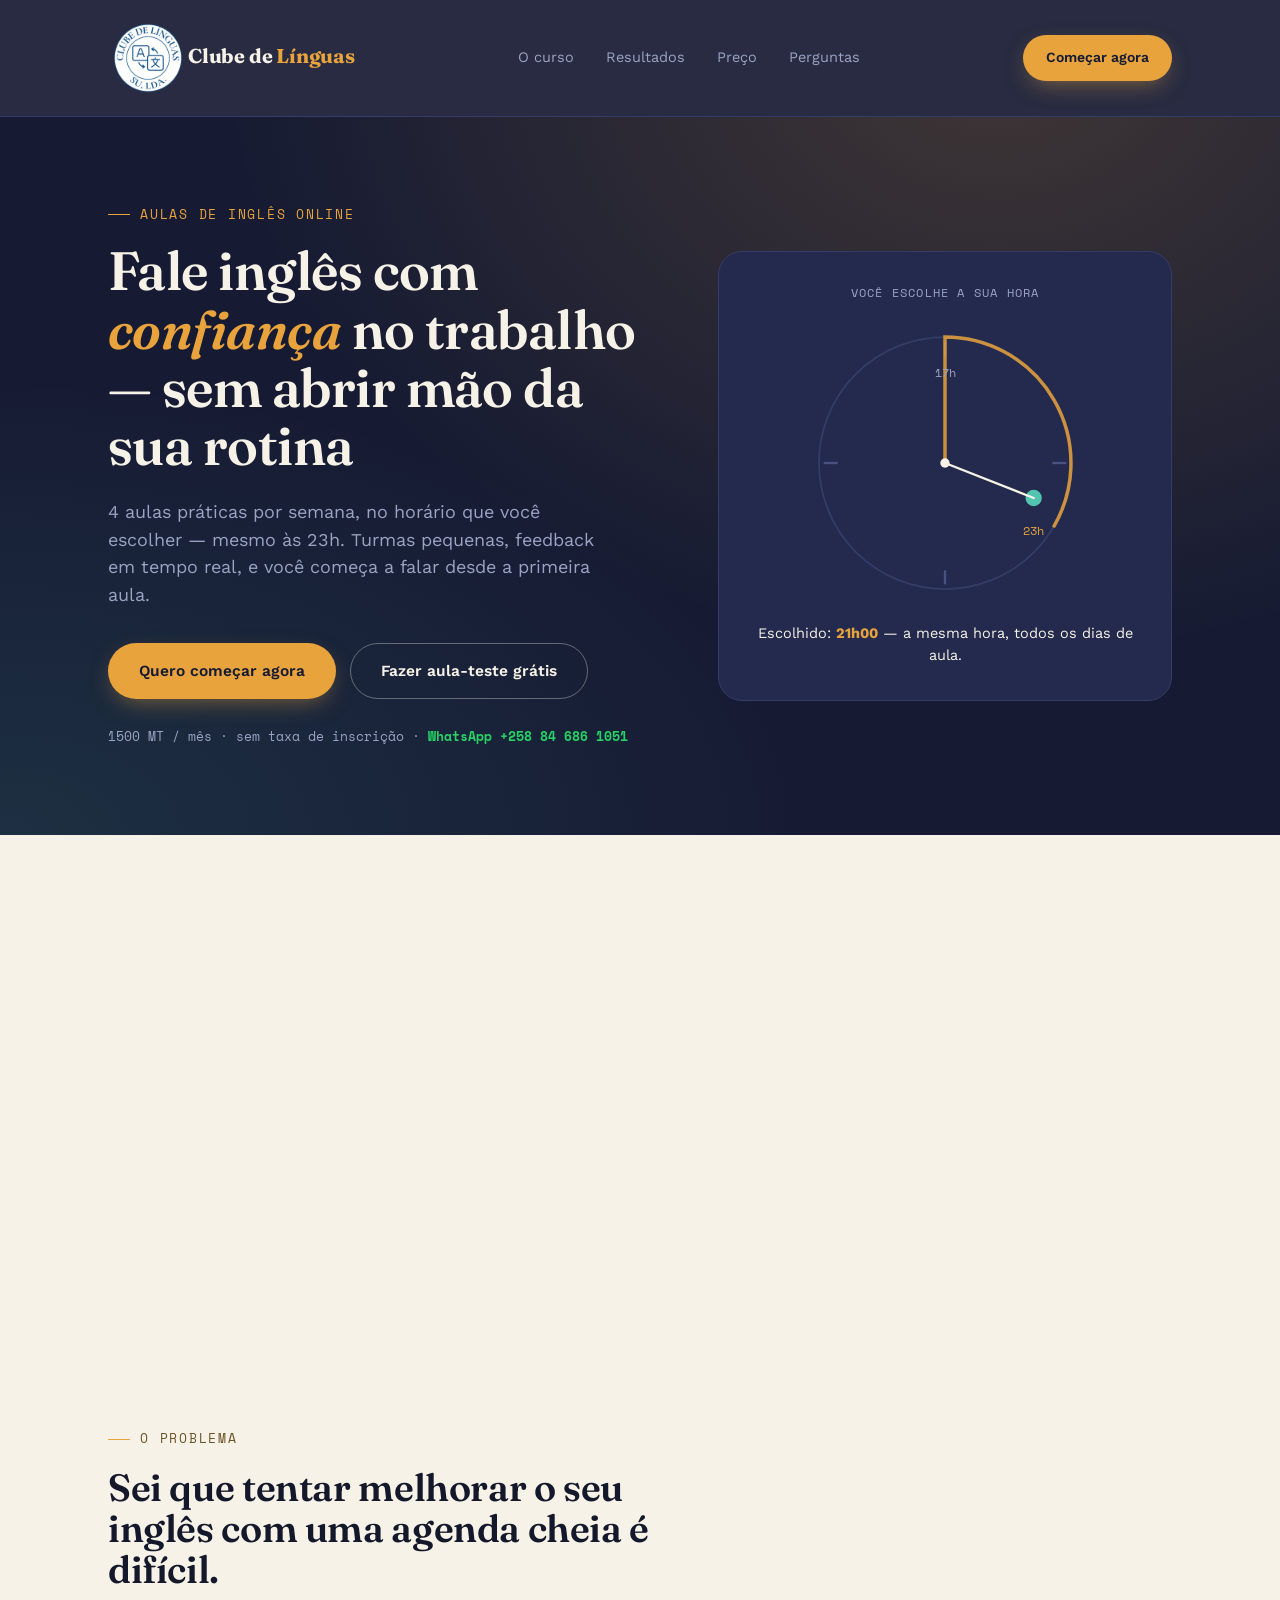
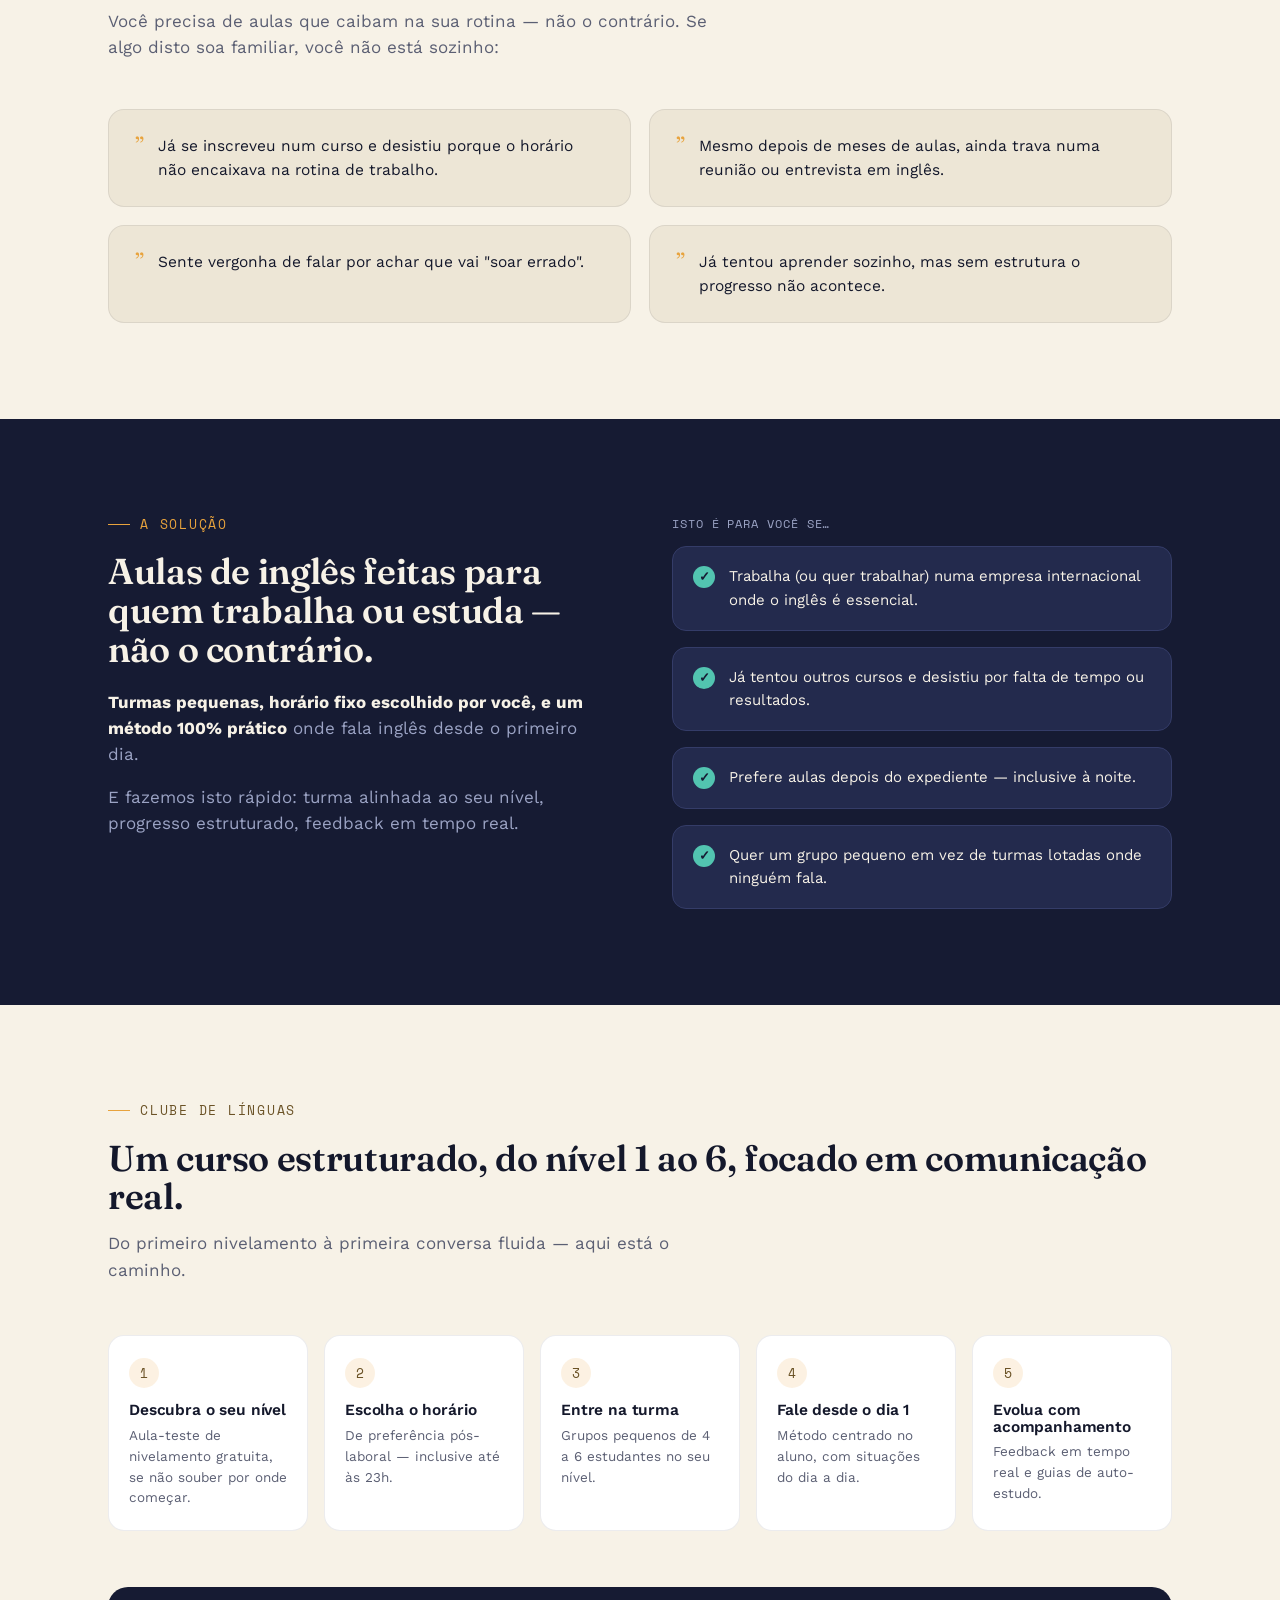
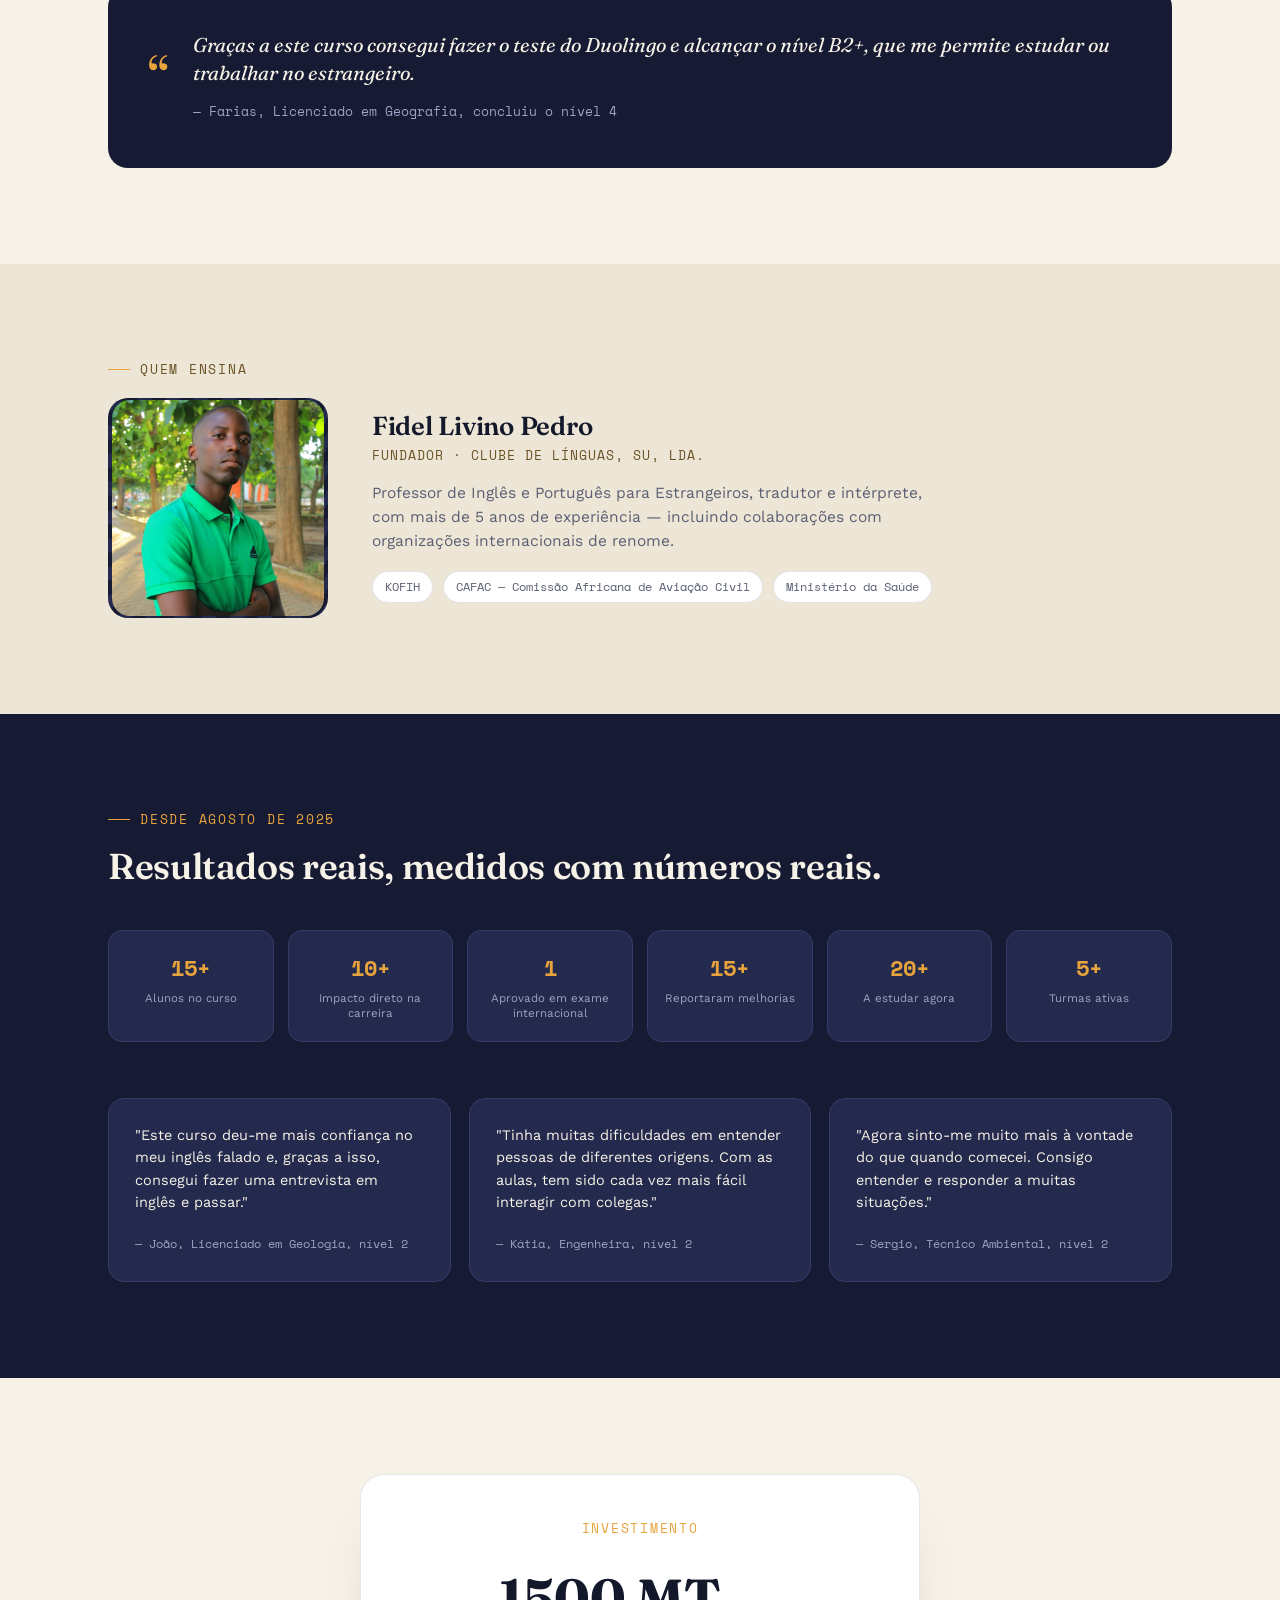
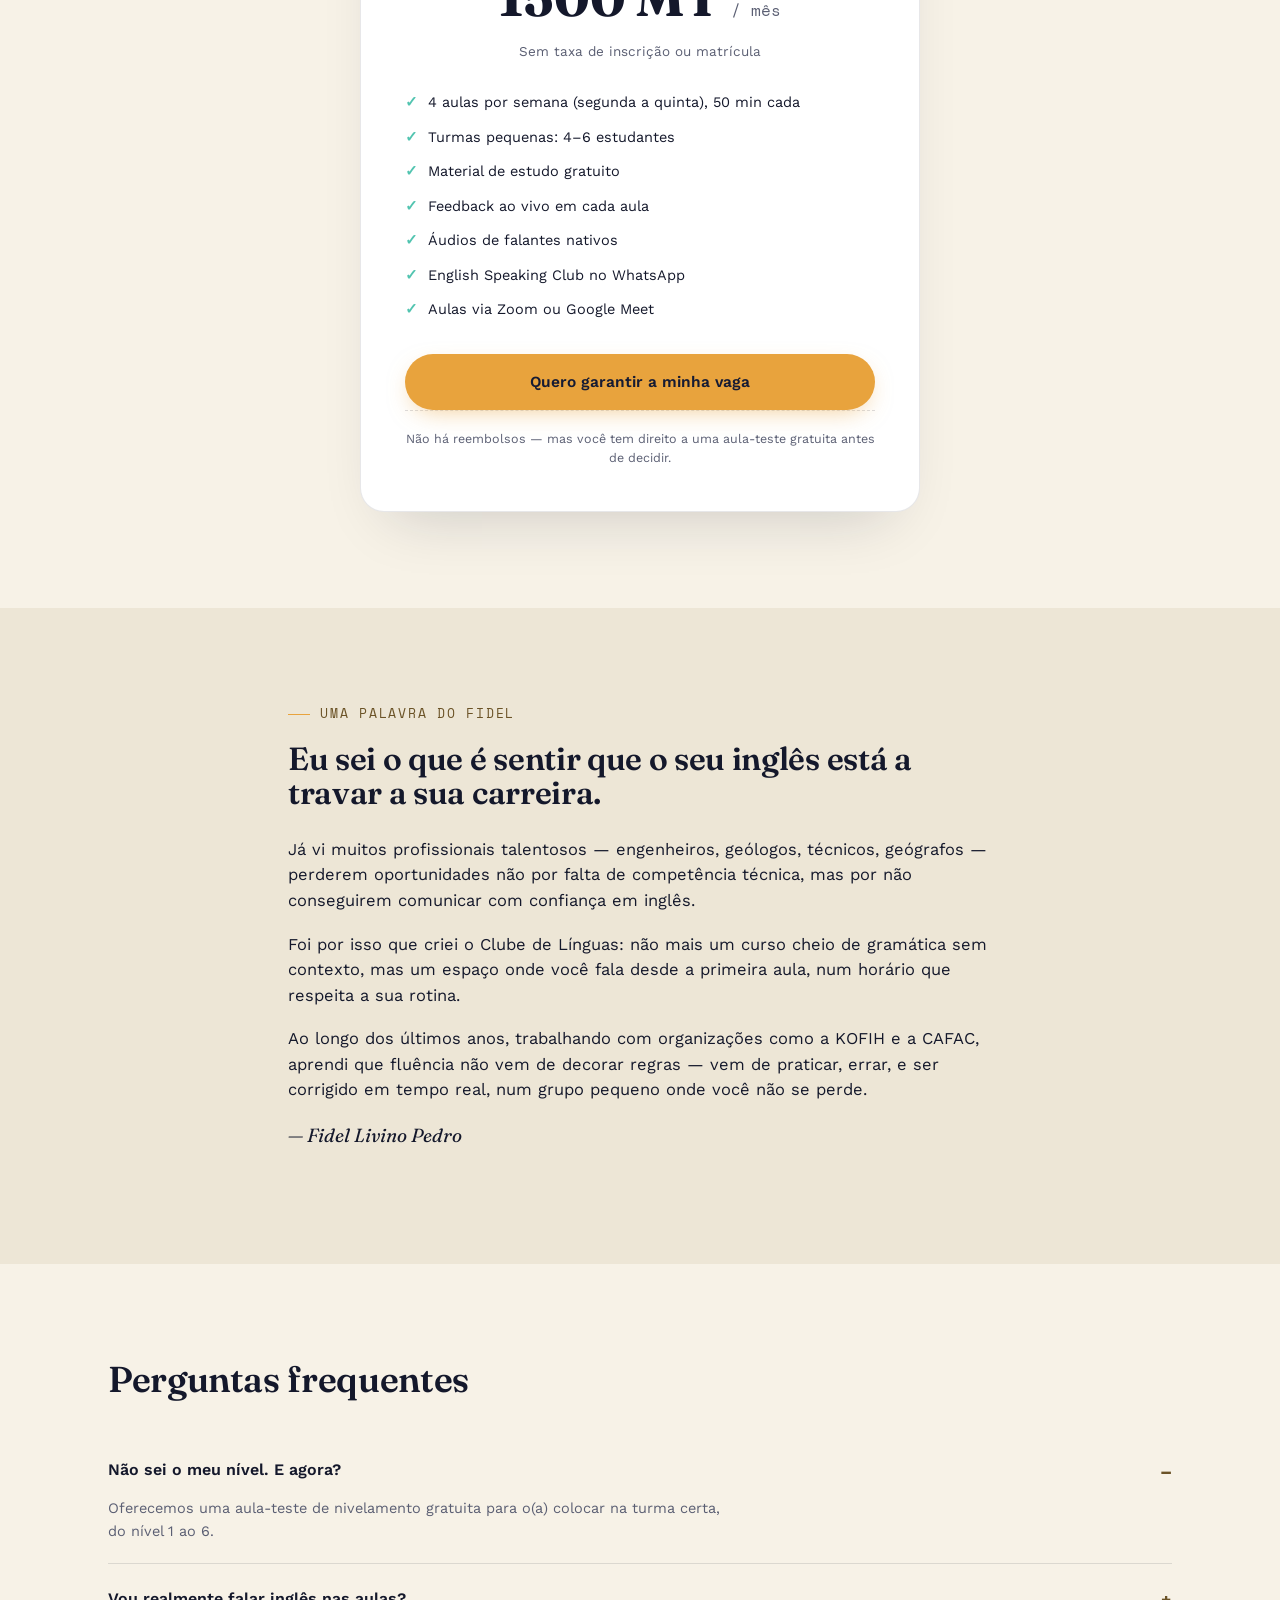
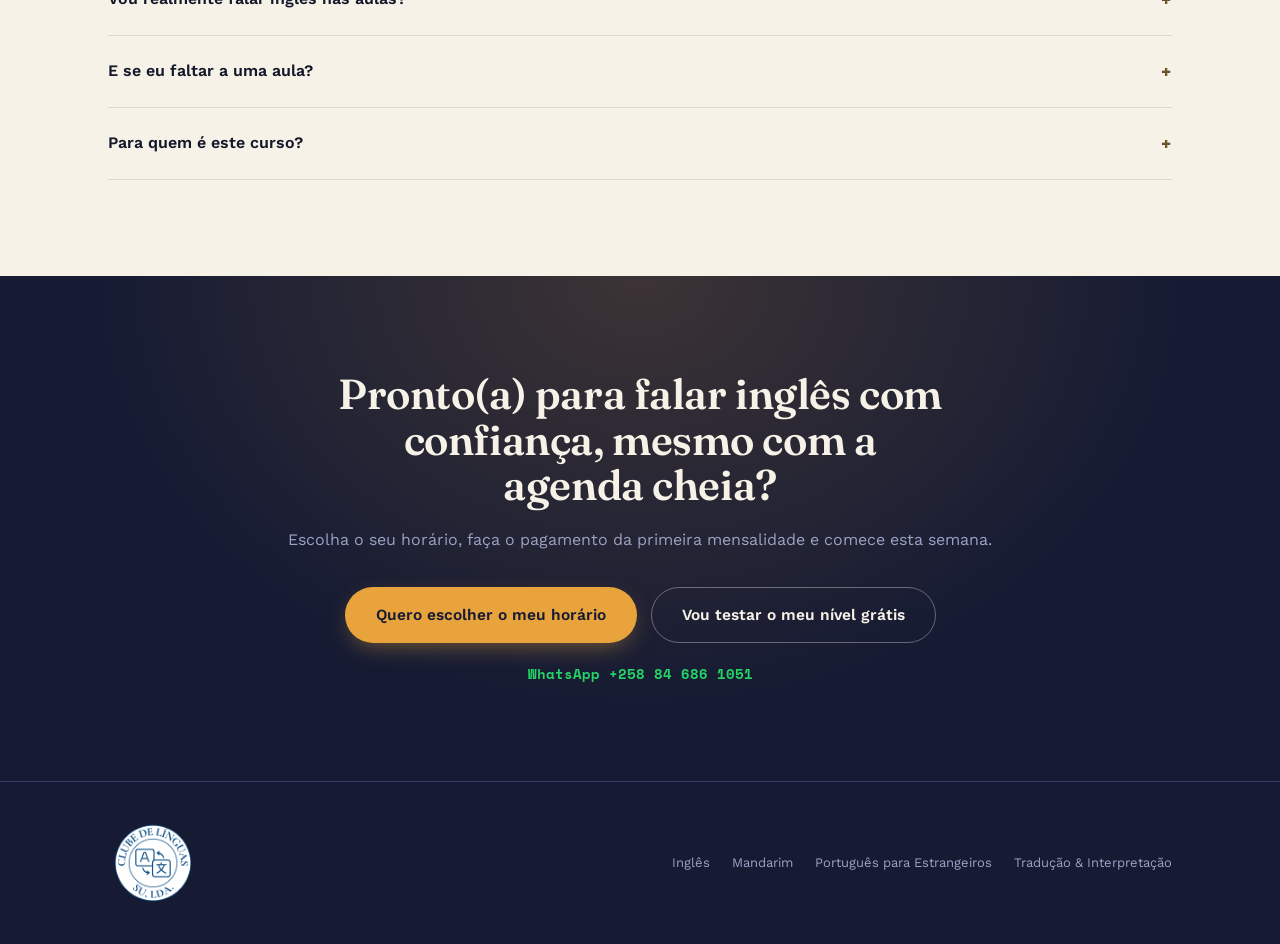
==== index.html @ fd4b80cb "Add booking link" ====
<!DOCTYPE html>
<html lang="pt-MZ">
<head>
<script id="Cookiebot" src="https://consent.cookiebot.com/uc.js" data-cbid="b5c57fbb-2bbe-44b0-a400-328bf524b519" type="text/javascript"></script>
<script data-cookieconsent="ignore">    window.dataLayer = window.dataLayer || [];    function gtag() {        dataLayer.push(arguments);    }    gtag("consent", "default", {        ad_personalization: "denied",        ad_storage: "denied",        ad_user_data: "denied",        analytics_storage: "denied",        functionality_storage: "denied",        personalization_storage: "denied",        security_storage: "granted",        wait_for_update: 500,    });    gtag("set", "ads_data_redaction", true);    gtag("set", "url_passthrough", false);</script>
<!-- Google tag (gtag.js) -->
<script async src="https://www.googletagmanager.com/gtag/js?id=G-7XTE6ZRWM6"></script>
<script>
  window.dataLayer = window.dataLayer || [];
  function gtag(){dataLayer.push(arguments);}
  gtag('js', new Date());

  gtag('config', 'G-7XTE6ZRWM6');
</script>
<meta charset="UTF-8">
<meta name="viewport" content="width=device-width, initial-scale=1.0, maximum-scale=1.0, user-scalable=no">
<!-- ============================================
     SEO BÁSICO
     ============================================ -->
<title>Clube de Línguas — Aulas de Inglês Online em Moçambique | Fale com Confiança</title>
<meta name="description" content="Aulas de inglês online para quem trabalha ou estuda. 4 aulas por semana, horário flexível (mesmo às 23h), turmas pequenas e método prático. Desde 1500 MT/mês.">
<meta name="author" content="Clube de Línguas, SU, Lda.">
<link rel="canonical" href="https://clinguas.com">

<!-- Idioma e região -->
<meta http-equiv="content-language" content="pt-MZ">

<!-- Indexação: garante que o Google rastreia e indexa a página -->
<meta name="robots" content="index, follow">

<!-- ============================================
     APARÊNCIA MOBILE
     ============================================ -->
<!-- Cor da barra de endereço/topo no Chrome Android e Safari iOS -->
<meta name="theme-color" content="#161B33">

<!-- iOS: ícone e comportamento "quase-app" ao adicionar à tela inicial -->
<meta name="apple-mobile-web-app-title" content="Clube de Línguas">
<meta name="apple-mobile-web-app-capable" content="yes">
<meta name="apple-mobile-web-app-status-bar-style" content="black-translucent">

<!-- ============================================
     DADOS ESTRUTURADOS (JSON-LD)
     Ajuda o Google a mostrar informação rica nos
     resultados de pesquisa (nome, preço, avaliações).
     ============================================ -->
<script type="application/ld+json">
{
  "@context": "https://schema.org",
  "@type": "Course",
  "name": "Aulas de Inglês Online — Clube de Línguas",
  "description": "Curso de inglês online focado em comunicação prática, com turmas pequenas, horário flexível e progressão do nível 1 ao 6 (CEFR).",
  "provider": {
    "@type": "Organization",
    "name": "Clube de Línguas, SU, Lda.",
    "sameAs": "https://clinguas.com",
    "url": "https://clinguas.com",
    "logo": "https://clinguas.com/oficial.png"
  },
  "offers": {
    "@type": "Offer",
    "category": "Curso de Idiomas",
    "price": "1500",
    "priceCurrency": "MZN",
    "url": "https://clinguas.com"
  },
  "inLanguage": "pt",
  "image": "https://clinguas.com/oficial.png"
}
</script>
<link rel="preconnect" href="https://fonts.googleapis.com">
<link rel="preconnect" href="https://fonts.gstatic.com" crossorigin>
<link href="https://fonts.googleapis.com/css2?family=Fraunces:opsz,wght@9..144,400;9..144,500;9..144,600;9..144,700&family=Work+Sans:wght@400;500;600;700&family=Space+Mono:wght@400;700&display=swap" rel="stylesheet">
<!-- Favicon -->
<link rel="icon" type="image/png" href="https://clinguas.com/oficial.png">
<link rel="apple-touch-icon" href="https://clinguas.com/oficial.png">

<!-- Social Media Preview (Open Graph — Facebook, WhatsApp, LinkedIn) -->
<meta property="og:type" content="website">
<meta property="og:title" content="Clube de Línguas — Fale Inglês com Confiança no Trabalho">
<meta property="og:description" content="4 aulas práticas por semana, no horário que você escolher — mesmo às 23h. Turmas pequenas, feedback em tempo real, desde 1500 MT/mês.">
<meta property="og:image" content="https://clinguas.com/cover.png">
<meta property="og:image:width" content="720">
<meta property="og:image:height" content="720">
<meta property="og:url" content="https://clinguas.com">
<meta property="og:locale" content="pt_MZ">
<meta property="og:site_name" content="Clube de Línguas">

<!-- Twitter/X Card -->
<meta name="twitter:card" content="summary_large_image">
<meta name="twitter:title" content="Clube de Línguas — Fale Inglês com Confiança no Trabalho">
<meta name="twitter:description" content="4 aulas práticas por semana, no horário que você escolher — mesmo às 23h. Turmas pequenas, feedback em tempo real, desde 1500 MT/mês.">
<meta name="twitter:image" content="https://clinguas.com/cover.png">
<style>
  /* ============================================================
     DESIGN TOKENS
     Tema: "Depois do expediente" — céu de fim de tarde/noite,
     luz quente de candeeiro de estudo. Reflete o maior diferencial
     do curso: você escolhe a sua hora, mesmo às 23h.
     ============================================================ */
  :root{
    --navy:        #161B33;   /* fundo principal — céu noturno */
    --navy-light:  #232A4D;   /* cartões sobre fundo escuro */
    --navy-line:   #343C68;   /* divisórias sobre fundo escuro */
    --cream:       #F7F2E7;   /* fundo claro / texto sobre navy */
    --cream-dim:   #EDE6D6;   /* fundo secundário claro */
    --ink:         #14182B;   /* texto sobre fundo claro */
    --muted:       #9BA3C4;   /* texto secundário sobre navy */
    --muted-ink:   #5B5F73;   /* texto secundário sobre cream */
    --amber:       #E8A33D;   /* acento primário — luz de candeeiro */
    --amber-dim:   #6B5327;
    --teal:        #52C4B0;   /* acento secundário — progresso/frescor */

    --display: 'Fraunces', serif;
    --body: 'Work Sans', sans-serif;
    --mono: 'Space Mono', monospace;
  }

  *{ box-sizing:border-box; margin:0; padding:0; }
  html{ scroll-behavior:smooth; }
  body{
    font-family:var(--body);
    background:var(--cream);
    color:var(--ink);
    line-height:1.55;
    -webkit-font-smoothing:antialiased;
  }
  img, svg{ display:block; max-width:100%; }
  a{ color:inherit; text-decoration:none; }
  ul{ list-style:none; }

  .wrap{
    max-width:1120px;
    margin:0 auto;
    padding:0 28px;
  }
  section{ padding:96px 0; }
  @media (max-width:720px){ section{ padding:64px 0; } }

  h1,h2,h3,h4{ font-family:var(--display); font-weight:600; line-height:1.08; letter-spacing:-0.01em; }
  .eyebrow{
    font-family:var(--mono);
    font-size:12.5px;
    letter-spacing:0.14em;
    text-transform:uppercase;
    color:var(--amber);
    display:flex; align-items:center; gap:10px;
    margin-bottom:18px;
  }
  .eyebrow::before{ content:''; width:22px; height:1px; background:var(--amber); display:inline-block; }

  .btn{
    display:inline-flex; align-items:center; justify-content:center; gap:8px;
    font-family:var(--body); font-weight:600; font-size:15.5px;
    padding:15px 30px; border-radius:100px;
    border:1px solid transparent; cursor:pointer;
    transition:transform .18s ease, box-shadow .18s ease;
  }
  .btn:hover{ transform:translateY(-2px); }
  .btn-primary{ background:var(--amber); color:var(--navy); box-shadow:0 8px 24px -8px rgba(232,163,61,.55); }
  .btn-primary:hover{ box-shadow:0 12px 28px -8px rgba(232,163,61,.7); }
  .btn-ghost-dark{ background:transparent; border-color:rgba(247,242,231,.35); color:var(--cream); }
  .btn-ghost-dark:hover{ border-color:var(--cream); }
  .btn-ghost-light{ background:transparent; border-color:rgba(20,24,43,.25); color:var(--ink); }
  .btn-ghost-light:hover{ border-color:var(--ink); }

  /* ============================================================
     NAV
     ============================================================ */
  header.nav{
    position:sticky; top:0; z-index:50;
    background:rgba(22,27,51,.92);
    backdrop-filter:blur(10px);
    border-bottom:1px solid var(--navy-line);
  }
  header.nav .wrap{
    display:flex; align-items:center; justify-content:space-between;
    padding-top:18px; padding-bottom:18px;
  }
  .logo{ font-family:var(--display); font-size:20px; vertical-align: middle; display: inline-block; font-weight:700; color:var(--cream); letter-spacing:-.01em; }
  .logo img{
  width: 80px;
  height: 80px;
  display: inline-block;
  vertical-align: middle;
  }
  .logo span{ color:var(--amber); }
  .nav-links{ display:flex; gap:32px; font-size:14.5px; color:var(--muted); }
  @media (max-width:720px){ .nav-links{ display:none; } }
  .nav-cta{ font-size:14px; padding:11px 22px; }

  /* ============================================================
     HERO
     ============================================================ */
  .hero{
    background:
      radial-gradient(ellipse at 78% -10%, rgba(232,163,61,.20), transparent 55%),
      radial-gradient(ellipse at 0% 100%, rgba(82,196,176,.12), transparent 45%),
      var(--navy);
    color:var(--cream);
    padding-top:88px; padding-bottom:88px;
  }
  .hero .wrap{
    display:grid; grid-template-columns:1.1fr .9fr; gap:56px; align-items:center;
  }
  @media (max-width:900px){ .hero .wrap{ grid-template-columns:1fr; } }
  .hero h1{
    font-size:clamp(34px, 5vw, 54px);
    color:var(--cream);
    margin-bottom:22px;
  }
  .hero h1 em{ font-style:italic; color:var(--amber); }
  .hero p.lede{
    font-size:18px; color:var(--muted); max-width:46ch; margin-bottom:34px;
  }
  .hero-ctas{ display:flex; gap:14px; flex-wrap:wrap; margin-bottom:28px; }
  .hero-microcopy{ font-family:var(--mono); font-size:12.5px; color:var(--muted); }

  /* signature element: dial */
  .dial-card{
    background:var(--navy-light);
    border:1px solid var(--navy-line);
    border-radius:24px;
    padding:32px;
    text-align:center;
  }
  .dial-card .dial-label{
    font-family:var(--mono); font-size:12px; letter-spacing:.1em; text-transform:uppercase;
    color:var(--muted); margin-bottom:20px;
  }
  .dial{ width:100%; max-width:280px; margin:0 auto; }
  .dial-caption{ margin-top:20px; font-size:14.5px; color:var(--cream); }
  .dial-caption strong{ color:var(--amber); }

  /* ============================================================
     PROBLEM
     ============================================================ */
  .problem{ background:var(--cream); }
  .problem .intro{ max-width:60ch; margin-bottom:48px; }
  .problem h2{ font-size:clamp(26px,3.4vw,38px); margin-bottom:18px; }
  .problem .intro p{ color:var(--muted-ink); font-size:17px; }
  .problem-grid{ display:grid; grid-template-columns:repeat(2,1fr); gap:18px; }
  @media (max-width:720px){ .problem-grid{ grid-template-columns:1fr; } }
  .problem-item{
    background:var(--cream-dim);
    border:1px solid rgba(20,24,43,.08);
    border-radius:16px;
    padding:24px 26px;
    font-size:15.5px;
    color:var(--ink);
    display:flex; gap:14px;
  }
  .problem-item .mark{ font-family:var(--display); font-size:22px; color:var(--amber); flex-shrink:0; line-height:1; }

  /* ============================================================
     SOLUTION + SELF-SELECT
     ============================================================ */
  .solution{ background:var(--navy); color:var(--cream); }
  .solution .wrap{ display:grid; grid-template-columns:1fr 1fr; gap:64px; }
  @media (max-width:900px){ .solution .wrap{ grid-template-columns:1fr; } }
  .solution h2{ color:var(--cream); font-size:clamp(26px,3.2vw,36px); margin-bottom:20px; }
  .solution .pitch{ font-size:17px; color:var(--muted); margin-bottom:16px; }
  .solution .pitch strong{ color:var(--cream); }
  .select-list{ display:flex; flex-direction:column; gap:16px; }
  .select-item{
    display:flex; gap:14px; align-items:flex-start;
    padding:18px 20px; background:var(--navy-light); border:1px solid var(--navy-line); border-radius:14px;
  }
  .select-item .check{
    width:22px; height:22px; border-radius:50%; background:var(--teal); color:var(--navy);
    display:flex; align-items:center; justify-content:center; font-size:13px; font-weight:700; flex-shrink:0; margin-top:1px;
  }
  .select-item p{ font-size:15px; color:var(--cream); }
  .select-title{ font-family:var(--mono); font-size:11.5px; letter-spacing:.08em; text-transform:uppercase; color:var(--muted); margin-bottom:14px; }

  /* ============================================================
     PRODUCT / HOW IT WORKS
     ============================================================ */
  .product{ background:var(--cream); }
  .product h2{ font-size:clamp(26px,3.2vw,36px); margin-bottom:14px; }
  .product .intro{ max-width:56ch; color:var(--muted-ink); font-size:17px; margin-bottom:52px; }
  .steps{ display:grid; grid-template-columns:repeat(5,1fr); gap:16px; margin-bottom:56px; }
  @media (max-width:900px){ .steps{ grid-template-columns:repeat(2,1fr); } }
  @media (max-width:520px){ .steps{ grid-template-columns:1fr; } }
  .step{ background:#fff; border:1px solid rgba(20,24,43,.08); border-radius:16px; padding:22px 20px; }
  .step .num{ font-family:var(--mono); font-size:13px; color:var(--amber-dim); background:rgba(232,163,61,.15); width:30px; height:30px; border-radius:50%; display:flex; align-items:center; justify-content:center; margin-bottom:14px; }
  .step h4{ font-size:15.5px; font-weight:600; font-family:var(--body); margin-bottom:6px; }
  .step p{ font-size:13.5px; color:var(--muted-ink); }

  .pull-quote{
    background:var(--navy); color:var(--cream);
    border-radius:20px; padding:44px 40px;
    display:grid; grid-template-columns:auto 1fr; gap:24px; align-items:center;
  }
  @media (max-width:600px){ .pull-quote{ grid-template-columns:1fr; } }
  .pull-quote .quote-mark{ font-family:var(--display); font-size:56px; color:var(--amber); line-height:1; }
  .pull-quote p{ font-family:var(--display); font-size:20px; font-style:italic; line-height:1.4; margin-bottom:12px; }
  .pull-quote cite{ font-family:var(--mono); font-size:12.5px; color:var(--muted); font-style:normal; }

  /* ============================================================
     CREDIBILITY
     ============================================================ */
  .credibility{ background:var(--cream-dim); }
  .cred-card{ display:grid; grid-template-columns:220px 1fr; gap:44px; align-items:center; }
  @media (max-width:720px){ .cred-card{ grid-template-columns:1fr; } }
  .cred-photo, .cred-photo img{
    width:220px; height:220px; border-radius:20px;
    background:repeating-linear-gradient(135deg, var(--navy-light), var(--navy-light) 10px, var(--navy) 10px, var(--navy) 20px);
    display:flex; align-items:center; justify-content:center;
    font-family:var(--mono); font-size:11.5px; color:var(--muted); text-align:center; padding:2px;
    border:0px solid var(--navy-line);
  }
  .cred-card h3{ font-size:26px; margin-bottom:6px; }
  .cred-card .role{ font-family:var(--mono); font-size:12.5px; color:var(--amber-dim); text-transform:uppercase; letter-spacing:.08em; margin-bottom:16px; }
  .cred-card p{ font-size:15.5px; color:var(--muted-ink); max-width:58ch; }
  .cred-tags{ display:flex; gap:10px; flex-wrap:wrap; margin-top:18px; }
  .cred-tag{ font-family:var(--mono); font-size:11.5px; padding:6px 12px; border-radius:100px; background:#fff; border:1px solid rgba(20,24,43,.12); color:var(--muted-ink); }

  /* ============================================================
     RESULTS / TESTIMONIALS
     ============================================================ */
  .results{ background:var(--navy); color:var(--cream); }
  .results h2{ color:var(--cream); font-size:clamp(26px,3.2vw,36px); margin-bottom:44px; }
  .stat-grid{ display:grid; grid-template-columns:repeat(6,1fr); gap:14px; margin-bottom:56px; }
  @media (max-width:900px){ .stat-grid{ grid-template-columns:repeat(3,1fr); } }
  @media (max-width:520px){ .stat-grid{ grid-template-columns:repeat(2,1fr); } }
  .stat{ background:var(--navy-light); border:1px solid var(--navy-line); border-radius:14px; padding:20px 14px; text-align:center; }
  .stat .n{ font-family:var(--mono); font-size:22px; color:var(--amber); font-weight:700; }
  .stat .l{ font-size:11.5px; color:var(--muted); margin-top:6px; line-height:1.3; }

  .testi-grid{ display:grid; grid-template-columns:repeat(3,1fr); gap:18px; }
  @media (max-width:900px){ .testi-grid{ grid-template-columns:1fr; } }
  .testi{ background:var(--navy-light); border:1px solid var(--navy-line); border-radius:16px; padding:26px; }
  .testi p{ font-size:14.5px; color:var(--cream); margin-bottom:16px; }
  .testi cite{ font-family:var(--mono); font-size:11.5px; color:var(--muted); font-style:normal; }

  /* ============================================================
     PRICING
     ============================================================ */
  .pricing{ background:var(--cream); }
  .price-card{
    max-width:560px; margin:0 auto;
    background:#fff; border:1px solid rgba(20,24,43,.1); border-radius:24px;
    padding:44px; text-align:center;
    box-shadow:0 30px 60px -30px rgba(20,24,43,.2);
  }
  .price-card .eyebrow{ justify-content:center; }
  .price-card .eyebrow::before{ display:none; }
  .price-amount{ font-family:var(--display); font-size:52px; font-weight:700; margin:8px 0 4px; }
  .price-amount span{ font-family:var(--mono); font-size:16px; color:var(--muted-ink); font-weight:400; }
  .price-card .no-fee{ font-size:13.5px; color:var(--muted-ink); margin-bottom:30px; }
  .price-list{ text-align:left; display:flex; flex-direction:column; gap:12px; margin-bottom:32px; }
  .price-list li{ display:flex; gap:10px; font-size:14.5px; align-items:flex-start; }
  .price-list li::before{ content:'✓'; color:var(--teal); font-weight:700; flex-shrink:0; }
  .refund-note{ font-size:12.5px; color:var(--muted-ink); border-top:1px dashed rgba(20,24,43,.15); padding-top:18px; }

  /* ============================================================
     PERSONAL LETTER
     ============================================================ */
  .letter{ background:var(--cream-dim); }
  .letter .wrap{ max-width:760px; }
  .letter h2{ font-size:clamp(24px,3vw,32px); margin-bottom:26px; }
  .letter p{ font-size:16.5px; color:var(--ink); margin-bottom:18px; }
  .letter p.sign{ font-family:var(--display); font-style:italic; font-size:19px; margin-top:8px; }

  /* ============================================================
     FAQ
     ============================================================ */
  .faq{ background:var(--cream); }
  .faq h2{ font-size:clamp(26px,3.2vw,36px); margin-bottom:36px; }
  .faq-item{ border-bottom:1px solid rgba(20,24,43,.12); padding:20px 0; }
  .faq-item summary{ cursor:pointer; font-weight:600; font-size:16px; list-style:none; display:flex; justify-content:space-between; align-items:center; }
  .faq-item summary::-webkit-details-marker{ display:none; }
  .faq-item summary::after{ content:'+'; font-family:var(--mono); color:var(--amber-dim); font-size:20px; }
  .faq-item[open] summary::after{ content:'–'; }
  .faq-item p{ margin-top:12px; font-size:14.5px; color:var(--muted-ink); max-width:70ch; }

  /* ============================================================
     FINAL CTA
     ============================================================ */
  .final-cta{
    background:
      radial-gradient(ellipse at 50% 0%, rgba(232,163,61,.18), transparent 60%),
      var(--navy);
    color:var(--cream); text-align:center;
  }
  .final-cta h2{ font-size:clamp(28px,4vw,42px); color:var(--cream); max-width:22ch; margin:0 auto 20px; }
  .final-cta p{ color:var(--muted); font-size:16px; margin-bottom:34px; }
  .final-ctas{ display:flex; gap:14px; justify-content:center; flex-wrap:wrap; margin-bottom:20px; }
  .final-cta .whatsapp{ font-family:var(--mono); font-size:14px; color:var(--amber); }

  footer{ background:var(--navy); border-top:1px solid var(--navy-line); padding:36px 0; }
  footer .wrap{ display:flex; justify-content:space-between; align-items:center; flex-wrap:wrap; gap:16px; }
  footer .foot-logo{ font-family:var(--display); color:var(--cream); font-size:16px; }
  footer .foot-logo img{
  width: 90px;
  height: 90px
  }
  footer .foot-links{ display:flex; gap:22px; font-size:13px; color:var(--muted); }

  .note{
    font-family:var(--mono); font-size:11.5px; color:var(--amber-dim);
    background:rgba(232,163,61,.1); border:1px dashed var(--amber);
    border-radius:10px; padding:10px 14px; margin-top:14px; display:inline-block;
  }
  .walink {
  color:#25D366;
  font-weight: bold;
  }
  .vsl{
  text-align: center;
  padding: 0;
  }
  .vsl-vd{
  padding: 8px;
  max-width: 100%;
  }
</style>
</head>
<body>

<!-- ============================================================
     NAV
     ============================================================ -->
<header class="nav">
  <div class="wrap">
    <div class="logo"><img src="oficial.png" alt="Clube de Linguas logo"/>Clube de <span>Línguas</span></div>
    <nav class="nav-links">
      <a href="#produto">O curso</a>
      <a href="#resultados">Resultados</a>
      <a href="#precos">Preço</a>
      <a href="#faq">Perguntas</a>
    </nav>
    <a href="#precos" class="btn btn-primary nav-cta">Começar agora</a>
  </div>
</header>

<!-- ============================================================
     SECTION: HERO
     ============================================================ -->
<section class="hero">
  <div class="wrap">
    <div>
      <div class="eyebrow">Aulas de Inglês Online</div>
      <h1>Fale inglês com <em>confiança</em> no trabalho — sem abrir mão da sua rotina</h1>
      <p class="lede">4 aulas práticas por semana, no horário que você escolher — mesmo às 23h. Turmas pequenas, feedback em tempo real, e você começa a falar desde a primeira aula.</p>
      <div class="hero-ctas">
        <a href="https://clinguas.com/marcar/" target="_blank" class="btn btn-primary">Quero começar agora</a>
        <a href="https://clinguas.com/marcar/" target="_blank" class="btn btn-ghost-dark">Fazer aula-teste grátis</a>
      </div>
      <div class="hero-microcopy">1500 MT / mês · sem taxa de inscrição · <a class="walink" href="https://wa.me/message/45BMDRVL2TARI1" target="_blank">WhatsApp +258 84 686 1051</a></div>
    </div>
    <!-- SIGNATURE ELEMENT: hour-dial, reinforces "você escolhe a hora" -->
    <div class="dial-card">
      <div class="dial-label">Você escolhe a sua hora</div>
      <svg class="dial" viewBox="0 0 240 240" fill="none">
        <circle cx="120" cy="120" r="108" stroke="#343C68" stroke-width="1.5"/>
        <!-- hour ticks -->
        <g stroke="#4A5183" stroke-width="2">
          <line x1="120" y1="16" x2="120" y2="28"/>
          <line x1="120" y1="212" x2="120" y2="224"/>
          <line x1="16" y1="120" x2="28" y2="120"/>
          <line x1="212" y1="120" x2="224" y2="120"/>
        </g>
        <!-- highlighted evening arc 17h-23h -->
        <path d="M 120 120 L 120 12 A 108 108 0 0 1 213.5 174" stroke="#E8A33D" stroke-width="3" fill="none" stroke-linecap="round" opacity="0.85"/>
        <text x="120" y="46" fill="#9BA3C4" font-family="Space Mono" font-size="10" text-anchor="middle">17h</text>
        <text x="196" y="182" fill="#E8A33D" font-family="Space Mono" font-size="10" text-anchor="middle">23h</text>
        <!-- selected hour marker -->
        <circle cx="196" cy="150" r="7" fill="#52C4B0"/>
        <circle cx="120" cy="120" r="4" fill="#F7F2E7"/>
        <line x1="120" y1="120" x2="196" y2="150" stroke="#F7F2E7" stroke-width="2" stroke-linecap="round"/>
      </svg>
      <div class="dial-caption">Escolhido: <strong>21h00</strong> — a mesma hora, todos os dias de aula.</div>
    </div>
  </div>
</section>
<section class="vsl">
    <iframe class="vsl-vd" width="872" height="491" src="https://www.youtube.com/embed/Nm1Y_URvqV4" title="Tudo Sobre Nossas Aulas Online" frameborder="0" allow="accelerometer; autoplay; clipboard-write; encrypted-media; gyroscope; picture-in-picture; web-share" referrerpolicy="strict-origin-when-cross-origin" allowfullscreen></iframe>
</section>
<!-- ============================================================
     SECTION: PROBLEMA
     ============================================================ -->
<section class="problem">
  <div class="wrap">
    <div class="intro">
      <div class="eyebrow" style="color:var(--amber-dim)">O problema</div>
      <h2>Sei que tentar melhorar o seu inglês com uma agenda cheia é difícil.</h2>
      <p>Você precisa de aulas que caibam na sua rotina — não o contrário. Se algo disto soa familiar, você não está sozinho:</p>
    </div>
    <div class="problem-grid">
      <div class="problem-item"><span class="mark">”</span><p>Já se inscreveu num curso e desistiu porque o horário não encaixava na rotina de trabalho.</p></div>
      <div class="problem-item"><span class="mark">”</span><p>Mesmo depois de meses de aulas, ainda trava numa reunião ou entrevista em inglês.</p></div>
      <div class="problem-item"><span class="mark">”</span><p>Sente vergonha de falar por achar que vai "soar errado".</p></div>
      <div class="problem-item"><span class="mark">”</span><p>Já tentou aprender sozinho, mas sem estrutura o progresso não acontece.</p></div>
    </div>
  </div>
</section>

<!-- ============================================================
     SECTION: SOLUÇÃO + AUTO-SELEÇÃO
     ============================================================ -->
<section class="solution">
  <div class="wrap">
    <div>
      <div class="eyebrow">A solução</div>
      <h2>Aulas de inglês feitas para quem trabalha ou estuda — não o contrário.</h2>
      <p class="pitch"><strong>Turmas pequenas, horário fixo escolhido por você, e um método 100% prático</strong> onde fala inglês desde o primeiro dia.</p>
      <p class="pitch">E fazemos isto rápido: turma alinhada ao seu nível, progresso estruturado, feedback em tempo real.</p>
    </div>
    <div>
      <div class="select-title">Isto é para você se…</div>
      <div class="select-list">
        <div class="select-item"><span class="check">✓</span><p>Trabalha (ou quer trabalhar) numa empresa internacional onde o inglês é essencial.</p></div>
        <div class="select-item"><span class="check">✓</span><p>Já tentou outros cursos e desistiu por falta de tempo ou resultados.</p></div>
        <div class="select-item"><span class="check">✓</span><p>Prefere aulas depois do expediente — inclusive à noite.</p></div>
        <div class="select-item"><span class="check">✓</span><p>Quer um grupo pequeno em vez de turmas lotadas onde ninguém fala.</p></div>
      </div>
    </div>
  </div>
</section>

<!-- ============================================================
     SECTION: PRODUTO / COMO FUNCIONA
     ============================================================ -->
<section class="product" id="produto">
  <div class="wrap">
    <div class="eyebrow" style="color:var(--amber-dim)">Clube de Línguas</div>
    <h2>Um curso estruturado, do nível 1 ao 6, focado em comunicação real.</h2>
    <p class="intro">Do primeiro nivelamento à primeira conversa fluida — aqui está o caminho.</p>

    <div class="steps">
      <div class="step"><div class="num">1</div><h4>Descubra o seu nível</h4><p>Aula-teste de nivelamento gratuita, se não souber por onde começar.</p></div>
      <div class="step"><div class="num">2</div><h4>Escolha o horário</h4><p>De preferência pós-laboral — inclusive até às 23h.</p></div>
      <div class="step"><div class="num">3</div><h4>Entre na turma</h4><p>Grupos pequenos de 4 a 6 estudantes no seu nível.</p></div>
      <div class="step"><div class="num">4</div><h4>Fale desde o dia 1</h4><p>Método centrado no aluno, com situações do dia a dia.</p></div>
      <div class="step"><div class="num">5</div><h4>Evolua com acompanhamento</h4><p>Feedback em tempo real e guias de auto-estudo.</p></div>
    </div>

    <div class="pull-quote">
      <div class="quote-mark">“</div>
      <div>
        <p>Graças a este curso consegui fazer o teste do Duolingo e alcançar o nível B2+, que me permite estudar ou trabalhar no estrangeiro.</p>
        <cite>— Farias, Licenciado em Geografia, concluiu o nível 4</cite>
      </div>
    </div>
  </div>
</section>

<!-- ============================================================
     SECTION: CREDIBILIDADE
     ============================================================ -->
<section class="credibility">
  <div class="wrap">
    <div class="eyebrow" style="color:var(--amber-dim)">Quem ensina</div>
    <div class="cred-card">
      <div class="cred-photo"><img class="foto-100" alt="FOTO Fidel Livino Pedro" src="fidel-720px.png"/></div>
      <div>
        <h3>Fidel Livino Pedro</h3>
        <div class="role">Fundador · Clube de Línguas, SU, Lda.</div>
        <p>Professor de Inglês e Português para Estrangeiros, tradutor e intérprete, com mais de 5 anos de experiência — incluindo colaborações com organizações internacionais de renome.</p>
        <div class="cred-tags">
          <span class="cred-tag">KOFIH</span>
          <span class="cred-tag">CAFAC — Comissão Africana de Aviação Civil</span>
          <span class="cred-tag">Ministério da Saúde</span>
        </div>
      </div>
    </div>
  </div>
</section>

<!-- ============================================================
     SECTION: RESULTADOS + TESTEMUNHOS
     ============================================================ -->
<section class="results" id="resultados">
  <div class="wrap">
    <div class="eyebrow">Desde Agosto de 2025</div>
    <h2>Resultados reais, medidos com números reais.</h2>
    <div class="stat-grid">
      <div class="stat"><div class="n">15+</div><div class="l">Alunos no curso</div></div>
      <div class="stat"><div class="n">10+</div><div class="l">Impacto direto na carreira</div></div>
      <div class="stat"><div class="n">1</div><div class="l">Aprovado em exame internacional</div></div>
      <div class="stat"><div class="n">15+</div><div class="l">Reportaram melhorias</div></div>
      <div class="stat"><div class="n">20+</div><div class="l">A estudar agora</div></div>
      <div class="stat"><div class="n">5+</div><div class="l">Turmas ativas</div></div>
    </div>
    <div class="testi-grid">
      <div class="testi"><p>"Este curso deu-me mais confiança no meu inglês falado e, graças a isso, consegui fazer uma entrevista em inglês e passar."</p><cite>— João, Licenciado em Geologia, nível 2</cite></div>
      <div class="testi"><p>"Tinha muitas dificuldades em entender pessoas de diferentes origens. Com as aulas, tem sido cada vez mais fácil interagir com colegas."</p><cite>— Kátia, Engenheira, nível 2</cite></div>
      <div class="testi"><p>"Agora sinto-me muito mais à vontade do que quando comecei. Consigo entender e responder a muitas situações."</p><cite>— Sergio, Técnico Ambiental, nível 2</cite></div>
    </div>
  </div>
</section>

<!-- ============================================================
     SECTION: PREÇO
     ============================================================ -->
<section class="pricing" id="precos">
  <div class="wrap">
    <div class="price-card">
      <div class="eyebrow">Investimento</div>
      <div class="price-amount">1500 MT <span>/ mês</span></div>
      <div class="no-fee">Sem taxa de inscrição ou matrícula</div>
      <ul class="price-list">
        <li>4 aulas por semana (segunda a quinta), 50 min cada</li>
        <li>Turmas pequenas: 4–6 estudantes</li>
        <li>Material de estudo gratuito</li>
        <li>Feedback ao vivo em cada aula</li>
        <li>Áudios de falantes nativos</li>
        <li>English Speaking Club no WhatsApp</li>
        <li>Aulas via Zoom ou Google Meet</li>
      </ul>
      <a href="https://clinguas.com/marcar/" target="_blank" class="btn btn-primary" style="width:100%">Quero garantir a minha vaga</a>
      <p class="refund-note">Não há reembolsos — mas você tem direito a uma aula-teste gratuita antes de decidir.</p>
    </div>
  </div>
</section>

<!-- ============================================================
     SECTION: CARTA PESSOAL
     ============================================================ -->
<section class="letter">
  <div class="wrap">
    <div class="eyebrow" style="color:var(--amber-dim)">Uma palavra do Fidel</div>
    <h2>Eu sei o que é sentir que o seu inglês está a travar a sua carreira.</h2>
    <p>Já vi muitos profissionais talentosos — engenheiros, geólogos, técnicos, geógrafos — perderem oportunidades não por falta de competência técnica, mas por não conseguirem comunicar com confiança em inglês.</p>
    <p>Foi por isso que criei o Clube de Línguas: não mais um curso cheio de gramática sem contexto, mas um espaço onde você fala desde a primeira aula, num horário que respeita a sua rotina.</p>
    <p>Ao longo dos últimos anos, trabalhando com organizações como a KOFIH e a CAFAC, aprendi que fluência não vem de decorar regras — vem de praticar, errar, e ser corrigido em tempo real, num grupo pequeno onde você não se perde.</p>
    <p class="sign">— Fidel Livino Pedro</p>
  </div>
</section>

<!-- ============================================================
     SECTION: FAQ
     ============================================================ -->
<section class="faq" id="faq">
  <div class="wrap">
    <h2>Perguntas frequentes</h2>
    <details class="faq-item" open>
      <summary>Não sei o meu nível. E agora?</summary>
      <p>Oferecemos uma aula-teste de nivelamento gratuita para o(a) colocar na turma certa, do nível 1 ao 6.</p>
    </details>
    <details class="faq-item">
      <summary>Vou realmente falar inglês nas aulas?</summary>
      <p>Sim — o método é prático e centrado no aluno, com foco em comunicação real desde o primeiro dia.</p>
    </details>
    <details class="faq-item">
      <summary>E se eu faltar a uma aula?</summary>
      <p>Não há reposição individual, mas disponibilizamos guias de auto-estudo para acompanhar a turma.</p>
    </details>
    <details class="faq-item">
      <summary>Para quem é este curso?</summary>
      <p>Principalmente para quem trabalha em empresas internacionais e precisa do inglês no dia a dia profissional, mas tem pouco tempo disponível.</p>
    </details>
  </div>
</section>

<!-- ============================================================
     SECTION: CTA FINAL
     ============================================================ -->
<section class="final-cta">
  <div class="wrap">
    <h2>Pronto(a) para falar inglês com confiança, mesmo com a agenda cheia?</h2>
    <p>Escolha o seu horário, faça o pagamento da primeira mensalidade e comece esta semana.</p>
    <div class="final-ctas">
      <a href="https://clinguas.com/marcar/" target="_blank" class="btn btn-primary">Quero escolher o meu horário</a>
      <a href="https://clinguas.com/marcar/" target="_blank" class="btn btn-ghost-dark">Vou testar o meu nível grátis</a>
    </div>
    <div class="whatsapp"><a class="walink" href="https://wa.me/message/45BMDRVL2TARI1" target="_blank">WhatsApp +258 84 686 1051</a></div>
  </div>
</section>

<footer>
  <div class="wrap">
    <div class="foot-logo"><img src="oficial.png" alt="Clube de Linguas logo"/></div>
    <div class="foot-links">
      <a href="https://wa.me/message/45BMDRVL2TARI1">Inglês</a>
      <a href="https://wa.me/message/45BMDRVL2TARI1">Mandarim</a>
      <a href="https://wa.me/message/45BMDRVL2TARI1">Português para Estrangeiros</a>
      <a href="https://wa.me/message/45BMDRVL2TARI1">Tradução & Interpretação</a>
    </div>
  </div>
</footer>

</body>
</html>
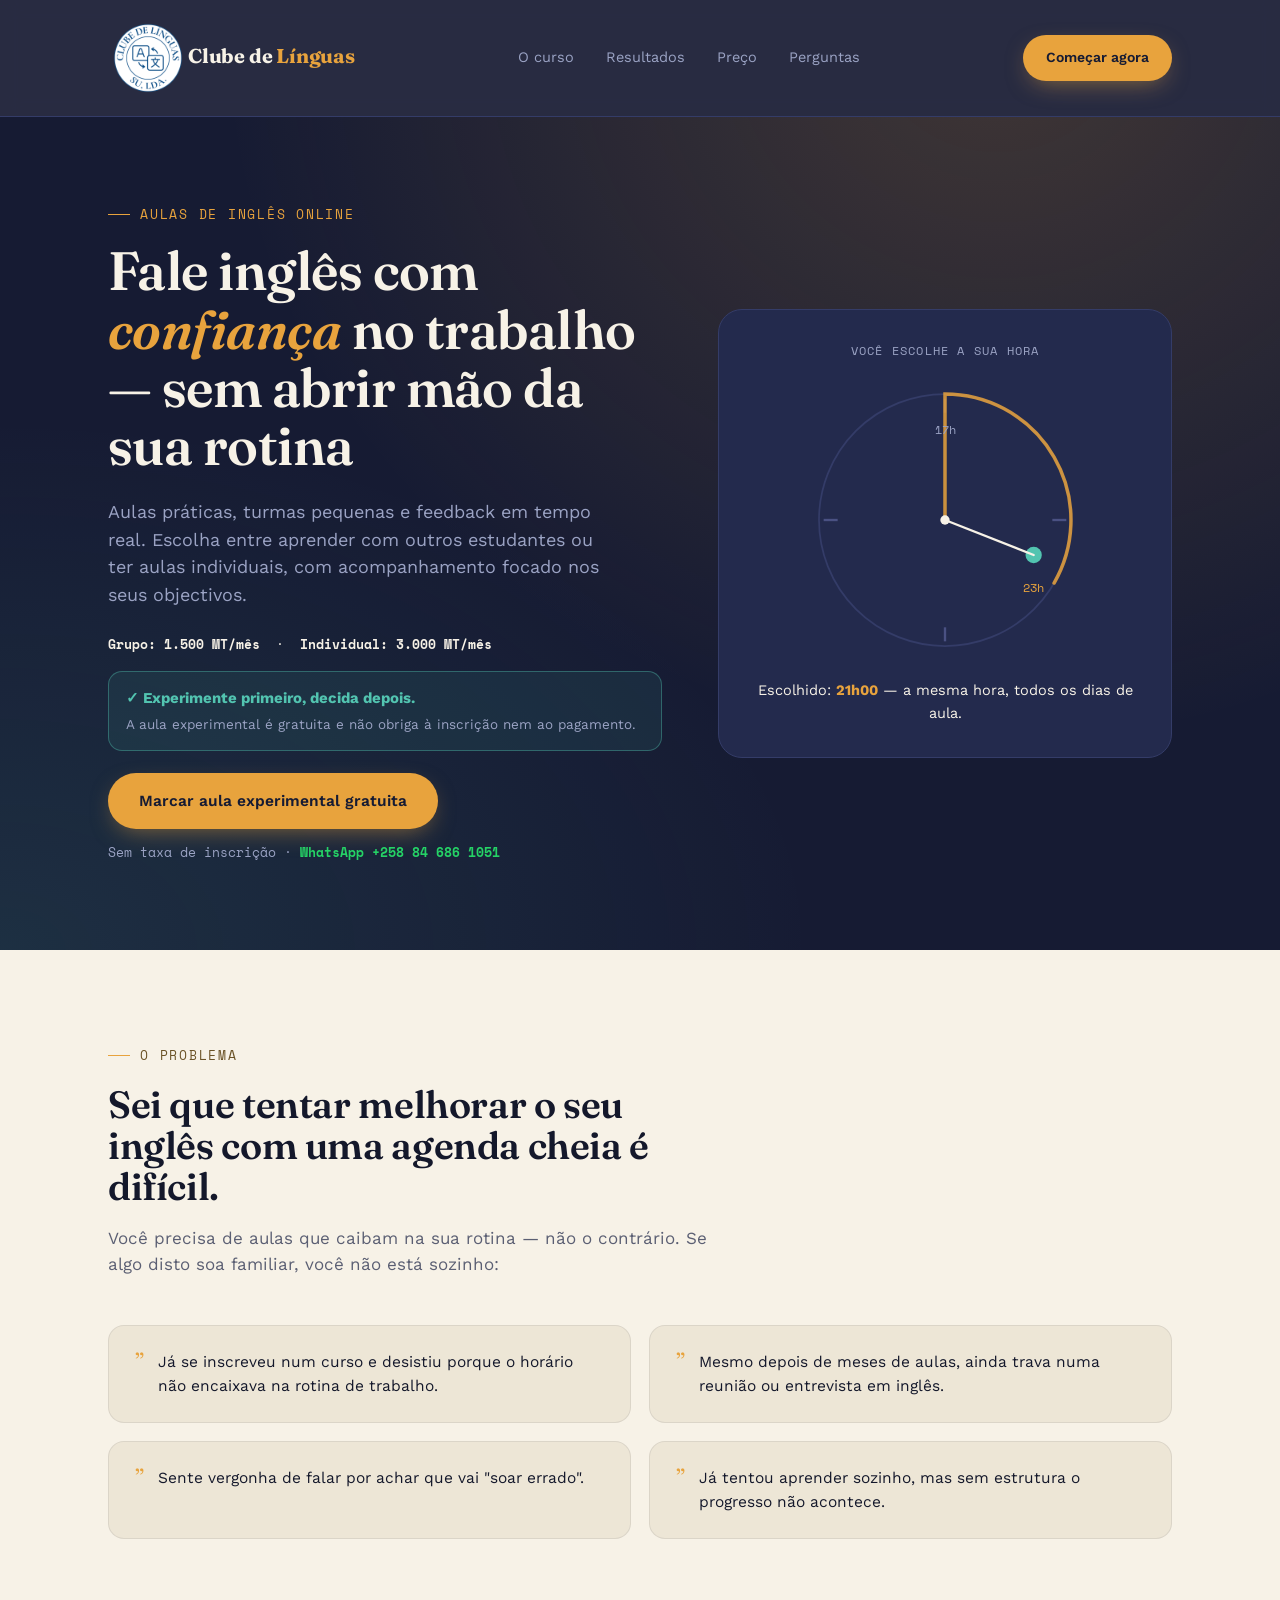
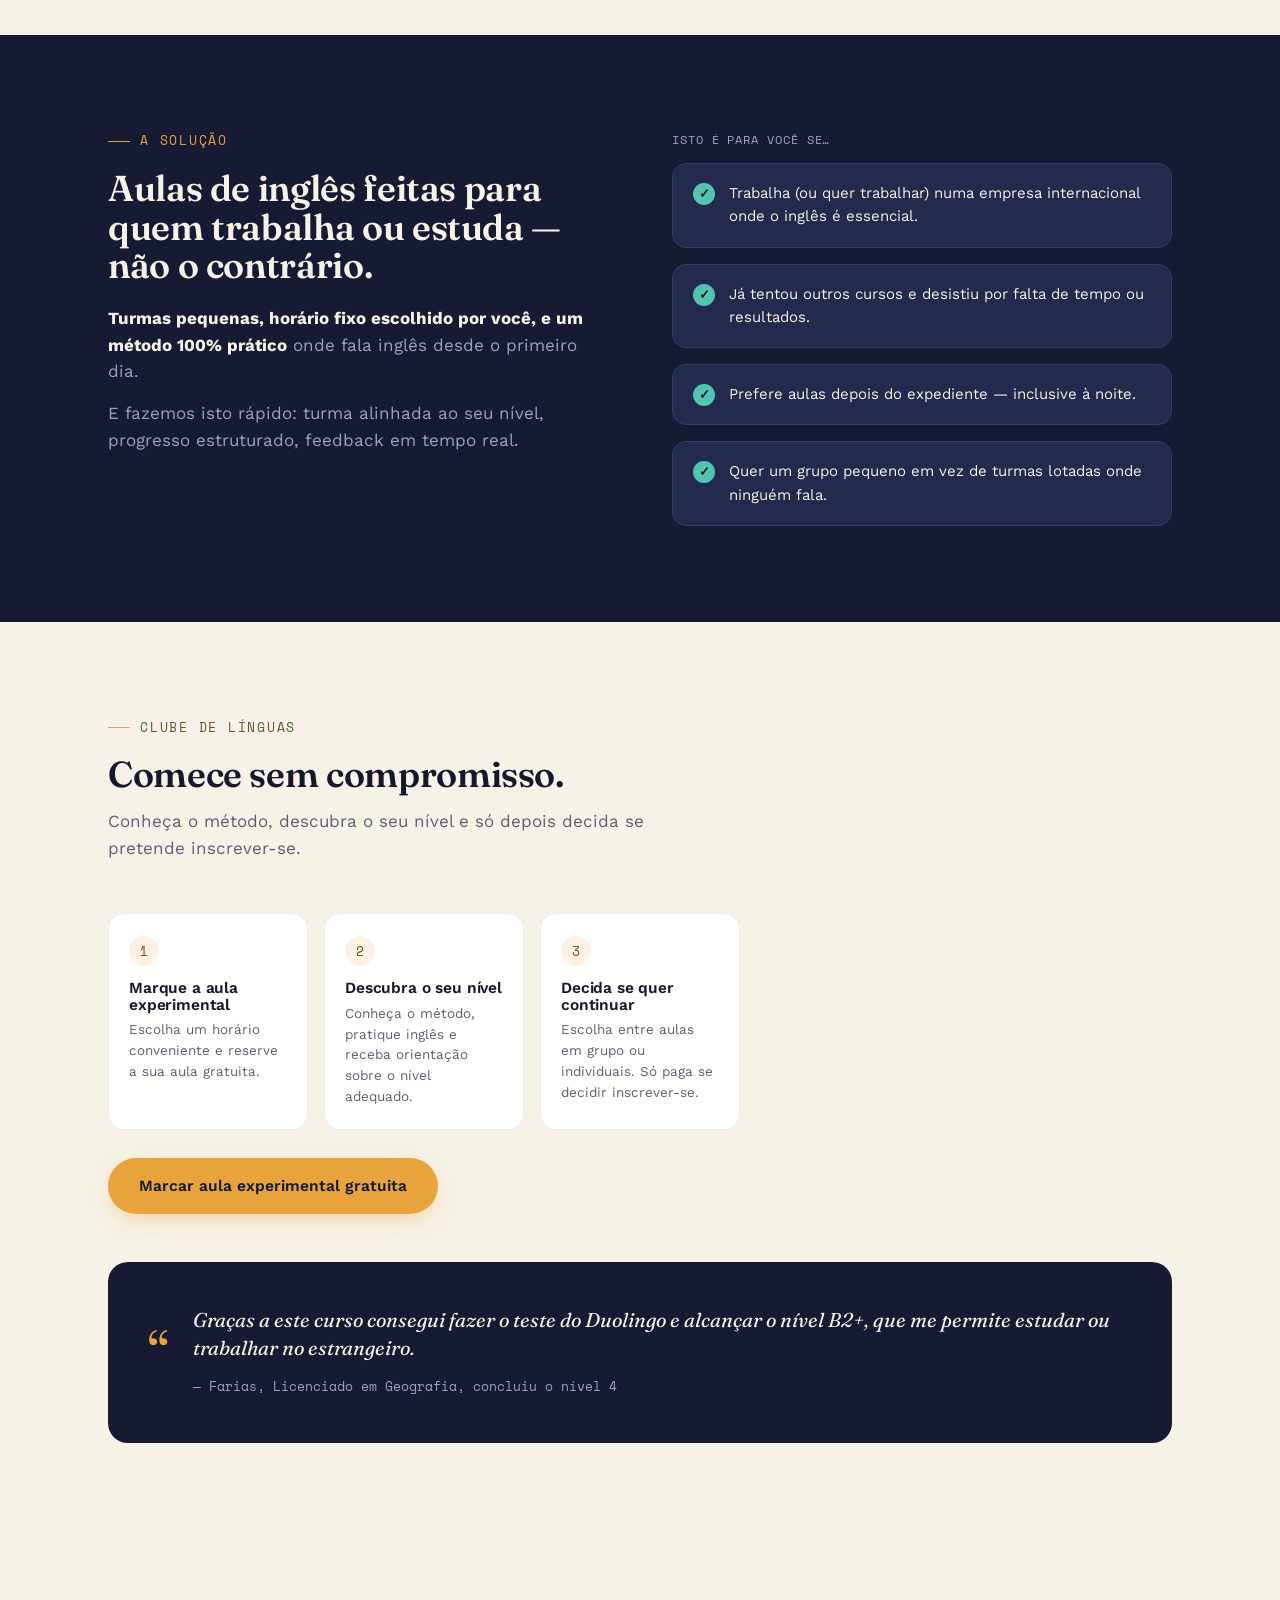
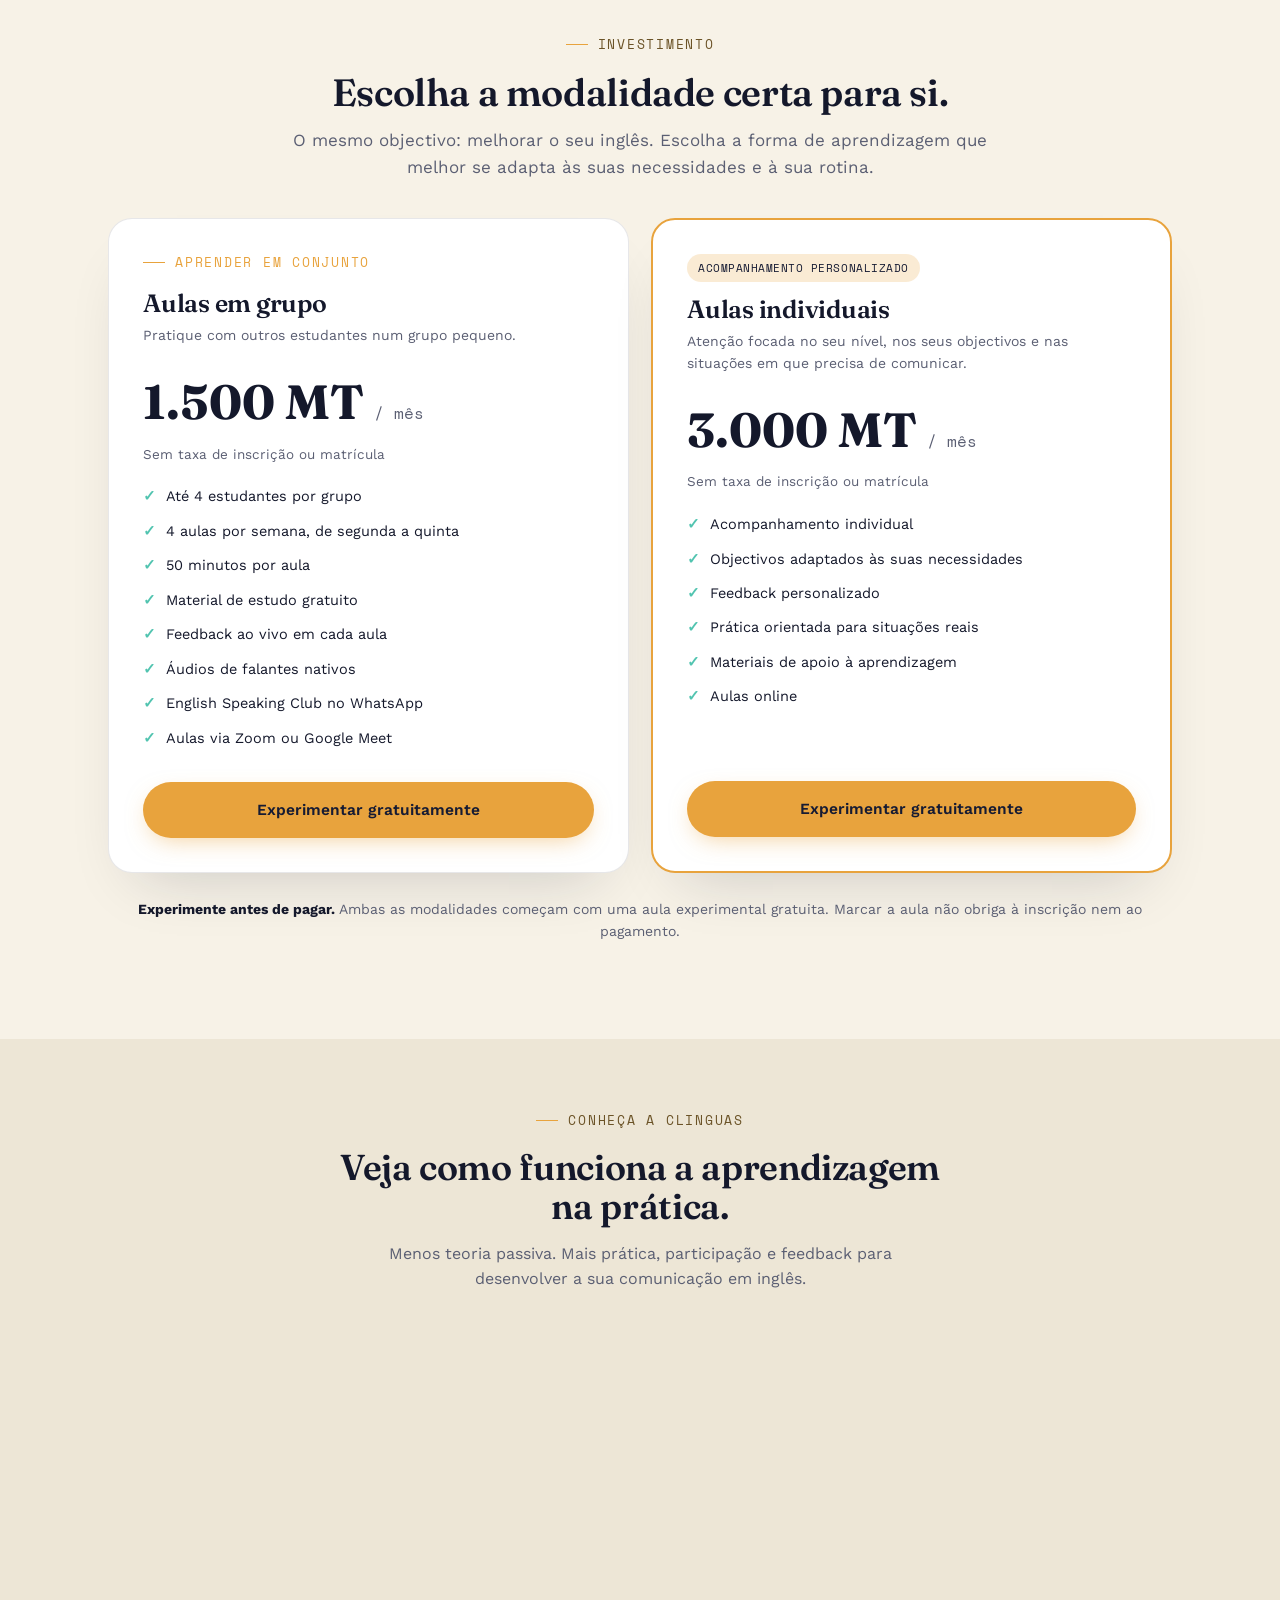
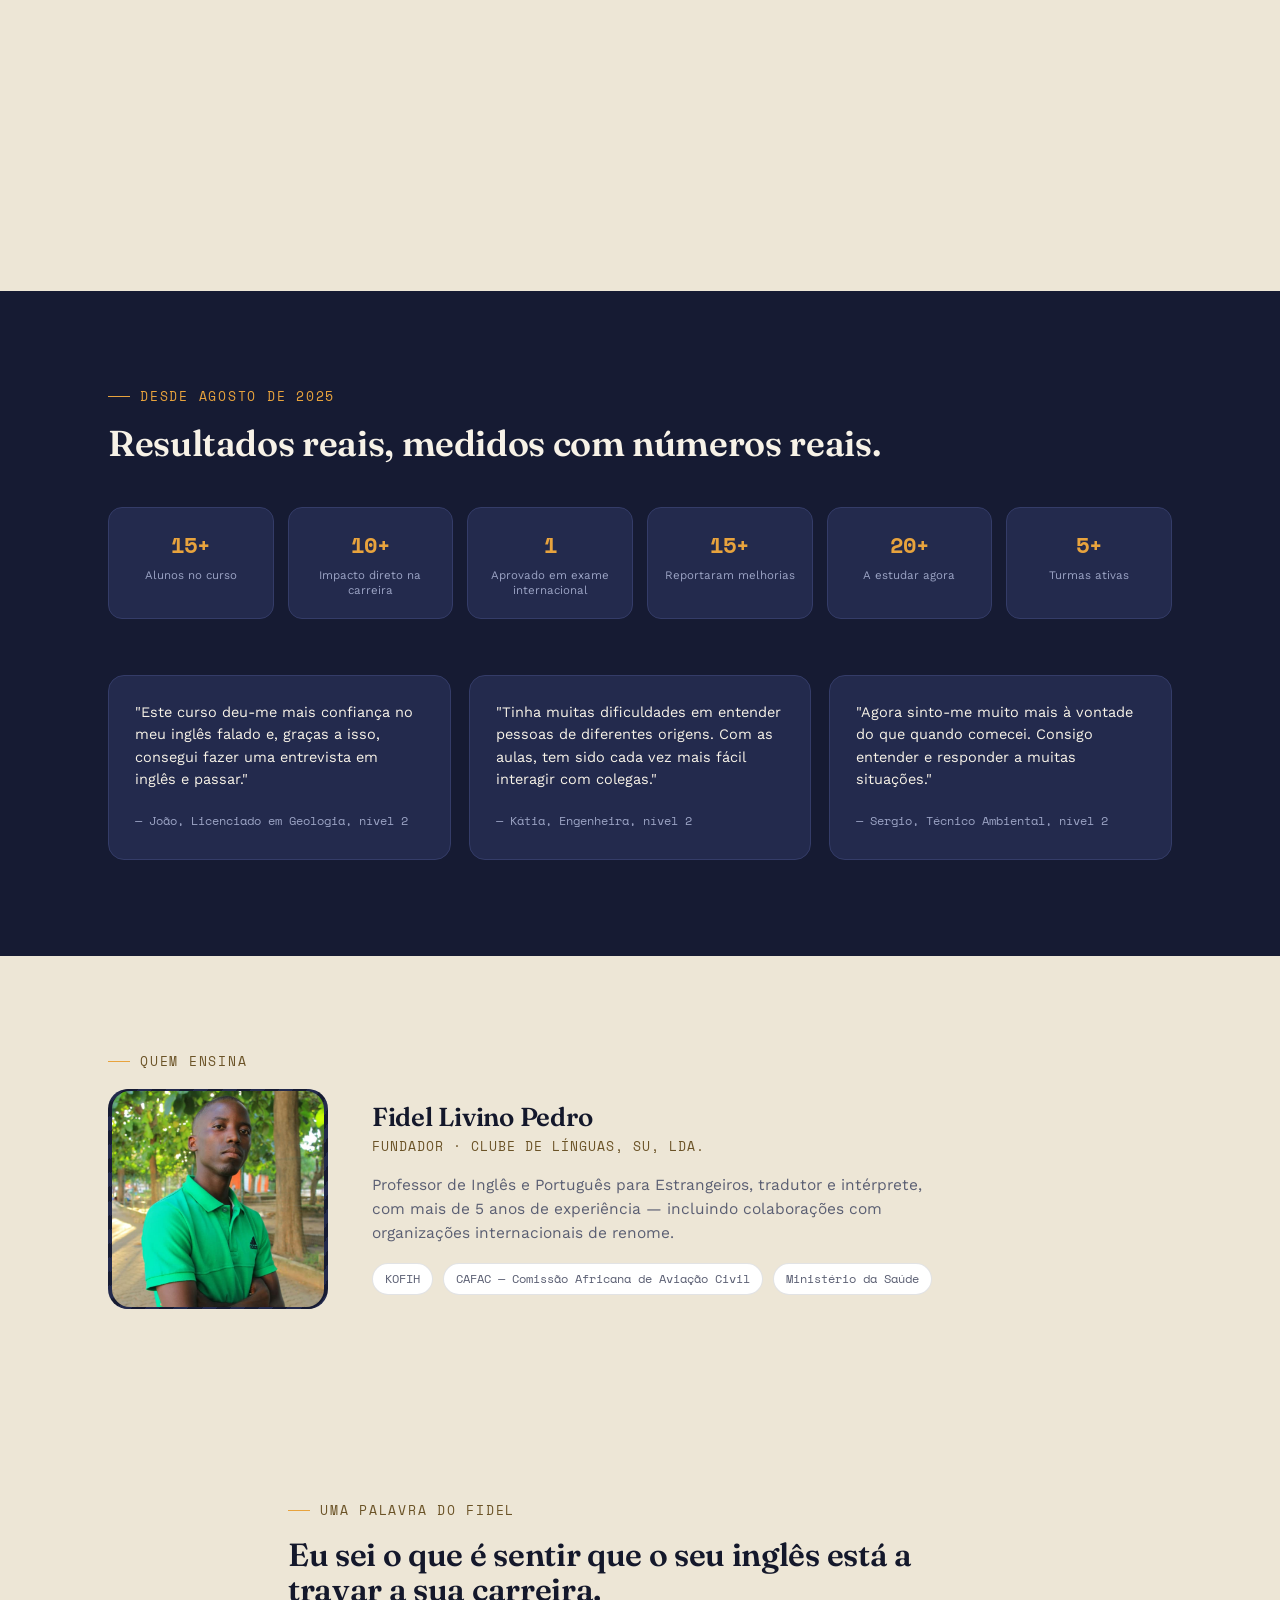
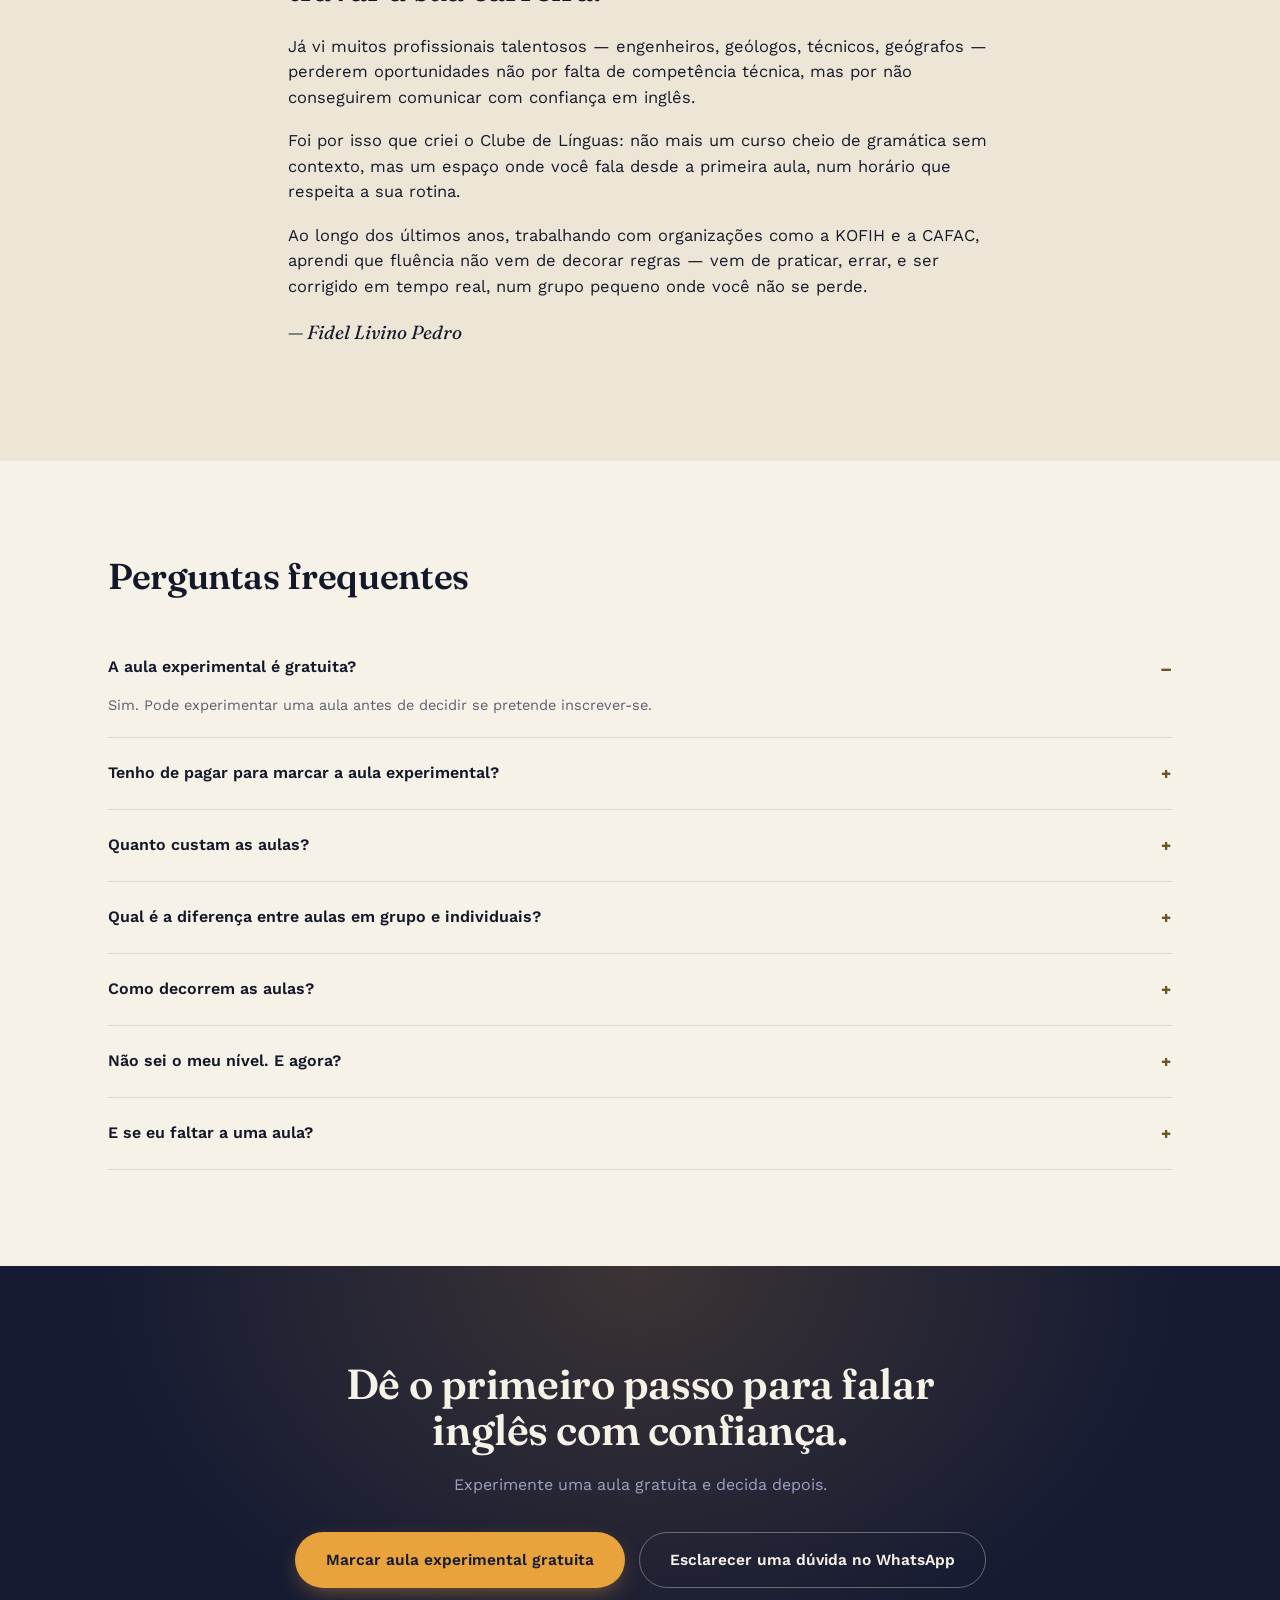
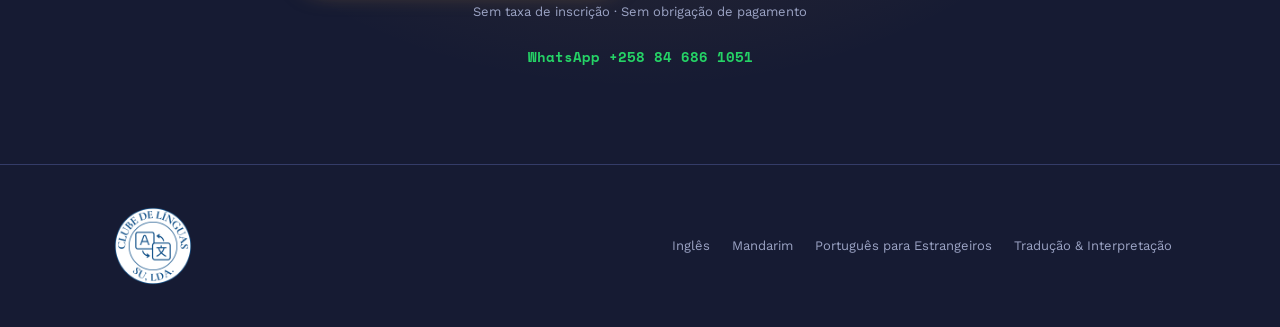
==== commit 6adea558: "deploy new index" ====
--- a/index.html
+++ b/index.html
@@ -17,8 +17,8 @@
 <!-- ============================================
      SEO BÁSICO
      ============================================ -->
-<title>Clube de Línguas — Aulas de Inglês Online em Moçambique | Fale com Confiança</title>
-<meta name="description" content="Aulas de inglês online para quem trabalha ou estuda. 4 aulas por semana, horário flexível (mesmo às 23h), turmas pequenas e método prático. Desde 1500 MT/mês.">
+<title>Clinguas — Aulas de Inglês Online | Aula Experimental Gratuita</title>
+<meta name="description" content="Aulas de inglês online em grupo por 1.500 MT/mês ou individuais por 3.000 MT/mês. Experimente uma aula gratuita antes de decidir. Sem taxa de inscrição.">
 <meta name="author" content="Clube de Línguas, SU, Lda.">
 <link rel="canonical" href="https://clinguas.com">
 
@@ -48,24 +48,35 @@
 {
   "@context": "https://schema.org",
   "@type": "Course",
-  "name": "Aulas de Inglês Online — Clube de Línguas",
-  "description": "Curso de inglês online focado em comunicação prática, com turmas pequenas, horário flexível e progressão do nível 1 ao 6 (CEFR).",
+  "name": "Aulas de Inglês Online — Clinguas",
+  "description": "Aulas de inglês online com prática de comunicação, feedback e opção de aprendizagem em grupo ou individual. A primeira aula experimental é gratuita.",
   "provider": {
     "@type": "Organization",
-    "name": "Clube de Línguas, SU, Lda.",
+    "name": "Clinguas",
     "sameAs": "https://clinguas.com",
     "url": "https://clinguas.com",
     "logo": "https://clinguas.com/oficial.png"
   },
-  "offers": {
-    "@type": "Offer",
-    "category": "Curso de Idiomas",
-    "price": "1500",
-    "priceCurrency": "MZN",
-    "url": "https://clinguas.com"
-  },
-  "inLanguage": "pt",
-  "image": "https://clinguas.com/oficial.png"
+  "offers": [
+    {
+      "@type": "Offer",
+      "name": "Aulas de Inglês em Grupo",
+      "category": "Curso de Idiomas",
+      "price": "1500",
+      "priceCurrency": "MZN",
+      "url": "https://clinguas.com/marcar/"
+    },
+    {
+      "@type": "Offer",
+      "name": "Aulas de Inglês Individuais",
+      "category": "Curso de Idiomas",
+      "price": "3000",
+      "priceCurrency": "MZN",
+      "url": "https://clinguas.com/marcar/"
+    }
+  ],
+  "inLanguage": "pt-MZ",
+  "image": "https://clinguas.com/cover.png"
 }
 </script>
 <link rel="preconnect" href="https://fonts.googleapis.com">
@@ -77,8 +88,8 @@
 
 <!-- Social Media Preview (Open Graph — Facebook, WhatsApp, LinkedIn) -->
 <meta property="og:type" content="website">
-<meta property="og:title" content="Clube de Línguas — Fale Inglês com Confiança no Trabalho">
-<meta property="og:description" content="4 aulas práticas por semana, no horário que você escolher — mesmo às 23h. Turmas pequenas, feedback em tempo real, desde 1500 MT/mês.">
+<meta property="og:title" content="Clinguas — Aulas de Inglês Online | Experimente Grátis">
+<meta property="og:description" content="Grupo: 1.500 MT/mês. Individual: 3.000 MT/mês. Marque uma aula experimental gratuita e decida depois, sem compromisso.">
 <meta property="og:image" content="https://clinguas.com/cover.png">
 <meta property="og:image:width" content="720">
 <meta property="og:image:height" content="720">
@@ -88,8 +99,8 @@
 
 <!-- Twitter/X Card -->
 <meta name="twitter:card" content="summary_large_image">
-<meta name="twitter:title" content="Clube de Línguas — Fale Inglês com Confiança no Trabalho">
-<meta name="twitter:description" content="4 aulas práticas por semana, no horário que você escolher — mesmo às 23h. Turmas pequenas, feedback em tempo real, desde 1500 MT/mês.">
+<meta name="twitter:title" content="Clinguas — Aulas de Inglês Online | Experimente Grátis">
+<meta name="twitter:description" content="Grupo: 1.500 MT/mês. Individual: 3.000 MT/mês. Marque uma aula experimental gratuita, sem compromisso.">
 <meta name="twitter:image" content="https://clinguas.com/cover.png">
 <style>
   /* ============================================================
@@ -415,7 +426,55 @@
   padding: 8px;
   max-width: 100%;
   }
+
+  /* ============================================================
+     NOVA HIERARQUIA DE CONVERSÃO: PREÇOS E AULA GRÁTIS ANTES DO CTA
+     ============================================================ */
+  .hero p.lede{ margin-bottom:24px; }
+  .hero-offer{ margin:0 0 22px; max-width:570px; }
+  .hero-prices{ font-family:var(--mono); font-size:13px; line-height:1.8; color:var(--cream); margin-bottom:14px; }
+  .hero-free-demo{ background:rgba(82,196,176,.09); border:1px solid rgba(82,196,176,.38); border-radius:14px; padding:15px 17px; }
+  .hero-free-demo strong{ display:block; color:var(--teal); font-size:15px; margin-bottom:4px; }
+  .hero-free-demo p{ color:var(--muted); font-size:13.5px; margin:0; }
+  .hero-ctas{ margin-bottom:14px; }
+  .hero-microcopy{ margin-top:8px; }
+  .pricing .pricing-intro{ max-width:64ch; color:var(--muted-ink); font-size:17px; margin:0 auto 38px; text-align:center; }
+  .pricing-grid{ display:grid; grid-template-columns:repeat(2,minmax(0,1fr)); gap:22px; align-items:stretch; }
+  @media(max-width:720px){ .pricing-grid{ grid-template-columns:1fr; } }
+  .pricing-grid .price-card{ max-width:none; width:100%; height:100%; display:flex; flex-direction:column; text-align:left; padding:34px; }
+  .pricing-grid .price-card .eyebrow{ justify-content:flex-start; }
+  .pricing-grid .price-card .eyebrow::before{ display:inline-block; }
+  .pricing-grid .price-amount{ font-size:clamp(36px,4vw,48px); }
+  .pricing-grid .price-card .no-fee{ margin-bottom:22px; }
+  .pricing-grid .price-list{ flex:1; }
+  .price-card.featured{ border:2px solid var(--amber); }
+  .plan-label{ display:inline-block; align-self:flex-start; border-radius:100px; padding:6px 11px; margin-bottom:14px; font-family:var(--mono); font-size:10.5px; letter-spacing:.05em; text-transform:uppercase; color:var(--navy); background:rgba(232,163,61,.22); }
+  .price-card h3{ font-size:25px; margin-bottom:8px; }
+  .price-card .plan-description{ color:var(--muted-ink); font-size:14px; margin-bottom:10px; }
+  .pricing-footnote{ text-align:center; color:var(--muted-ink); font-size:14px; margin-top:26px; }
+  .pricing-footnote strong{ color:var(--ink); }
+  .vsl{ padding:72px 0; background:var(--cream-dim); }
+  .vsl .wrap{ max-width:930px; }
+  .vsl h2{ font-size:clamp(26px,3.2vw,36px); margin:0 auto 16px; max-width:26ch; }
+  .vsl .vsl-intro{ color:var(--muted-ink); margin:0 auto 28px; max-width:60ch; }
+  .vsl-vd{ width:100%; height:auto; aspect-ratio:16/9; border:0; border-radius:16px; }
+  .final-cta .final-note{ color:var(--muted); font-size:13px; margin-top:-6px; margin-bottom:24px; }
+
 </style>
+
+<!-- Meta Pixel: activado apenas após consentimento de marketing no Cookiebot -->
+<script type="text/plain" data-cookieconsent="marketing">
+!function(f,b,e,v,n,t,s)
+{if(f.fbq)return;n=f.fbq=function(){n.callMethod?
+n.callMethod.apply(n,arguments):n.queue.push(arguments)};
+if(!f._fbq)f._fbq=n;n.push=n;n.loaded=!0;n.version='2.0';
+ n.queue=[];t=b.createElement(e);t.async=!0;t.src=v;
+ s=b.getElementsByTagName(e)[0];s.parentNode.insertBefore(t,s)}(window, document,'script',
+ 'https://connect.facebook.net/en_US/fbevents.js');
+fbq('init', '1757209635569394');
+fbq('track', 'PageView');
+</script>
+
 </head>
 <body>
 
@@ -443,12 +502,18 @@
     <div>
       <div class="eyebrow">Aulas de Inglês Online</div>
       <h1>Fale inglês com <em>confiança</em> no trabalho — sem abrir mão da sua rotina</h1>
-      <p class="lede">4 aulas práticas por semana, no horário que você escolher — mesmo às 23h. Turmas pequenas, feedback em tempo real, e você começa a falar desde a primeira aula.</p>
+      <p class="lede">Aulas práticas, turmas pequenas e feedback em tempo real. Escolha entre aprender com outros estudantes ou ter aulas individuais, com acompanhamento focado nos seus objectivos.</p>
+      <div class="hero-offer">
+        <div class="hero-prices"><strong>Grupo: 1.500 MT/mês</strong> &nbsp;·&nbsp; <strong>Individual: 3.000 MT/mês</strong></div>
+        <div class="hero-free-demo">
+          <strong>✓ Experimente primeiro, decida depois.</strong>
+          <p>A aula experimental é gratuita e não obriga à inscrição nem ao pagamento.</p>
+        </div>
+      </div>
       <div class="hero-ctas">
-        <a href="https://clinguas.com/marcar/" target="_blank" class="btn btn-primary">Quero começar agora</a>
-        <a href="https://clinguas.com/marcar/" target="_blank" class="btn btn-ghost-dark">Fazer aula-teste grátis</a>
+        <a href="https://clinguas.com/marcar/" class="btn btn-primary">Marcar aula experimental gratuita</a>
       </div>
-      <div class="hero-microcopy">1500 MT / mês · sem taxa de inscrição · <a class="walink" href="https://wa.me/message/45BMDRVL2TARI1" target="_blank">WhatsApp +258 84 686 1051</a></div>
+      <div class="hero-microcopy">Sem taxa de inscrição · <a class="walink" href="https://wa.me/message/45BMDRVL2TARI1" target="_blank" rel="noopener">WhatsApp +258 84 686 1051</a></div>
     </div>
     <!-- SIGNATURE ELEMENT: hour-dial, reinforces "você escolhe a hora" -->
     <div class="dial-card">
@@ -475,9 +540,6 @@
     </div>
   </div>
 </section>
-<section class="vsl">
-    <iframe class="vsl-vd" width="872" height="491" src="https://www.youtube.com/embed/Nm1Y_URvqV4" title="Tudo Sobre Nossas Aulas Online" frameborder="0" allow="accelerometer; autoplay; clipboard-write; encrypted-media; gyroscope; picture-in-picture; web-share" referrerpolicy="strict-origin-when-cross-origin" allowfullscreen></iframe>
-</section>
 <!-- ============================================================
      SECTION: PROBLEMA
      ============================================================ -->
@@ -526,16 +588,15 @@
 <section class="product" id="produto">
   <div class="wrap">
     <div class="eyebrow" style="color:var(--amber-dim)">Clube de Línguas</div>
-    <h2>Um curso estruturado, do nível 1 ao 6, focado em comunicação real.</h2>
-    <p class="intro">Do primeiro nivelamento à primeira conversa fluida — aqui está o caminho.</p>
+    <h2>Comece sem compromisso.</h2>
+    <p class="intro">Conheça o método, descubra o seu nível e só depois decida se pretende inscrever-se.</p>
 
     <div class="steps">
-      <div class="step"><div class="num">1</div><h4>Descubra o seu nível</h4><p>Aula-teste de nivelamento gratuita, se não souber por onde começar.</p></div>
-      <div class="step"><div class="num">2</div><h4>Escolha o horário</h4><p>De preferência pós-laboral — inclusive até às 23h.</p></div>
-      <div class="step"><div class="num">3</div><h4>Entre na turma</h4><p>Grupos pequenos de 4 a 6 estudantes no seu nível.</p></div>
-      <div class="step"><div class="num">4</div><h4>Fale desde o dia 1</h4><p>Método centrado no aluno, com situações do dia a dia.</p></div>
-      <div class="step"><div class="num">5</div><h4>Evolua com acompanhamento</h4><p>Feedback em tempo real e guias de auto-estudo.</p></div>
-    </div>
+      <div class="step"><div class="num">1</div><h4>Marque a aula experimental</h4><p>Escolha um horário conveniente e reserve a sua aula gratuita.</p></div>
+      <div class="step"><div class="num">2</div><h4>Descubra o seu nível</h4><p>Conheça o método, pratique inglês e receba orientação sobre o nível adequado.</p></div>
+      <div class="step"><div class="num">3</div><h4>Decida se quer continuar</h4><p>Escolha entre aulas em grupo ou individuais. Só paga se decidir inscrever-se.</p></div>
+    </div>
+    <p style="margin:-28px 0 48px;color:var(--muted-ink);"><a href="https://clinguas.com/marcar/" class="btn btn-primary">Marcar aula experimental gratuita</a></p>
 
     <div class="pull-quote">
       <div class="quote-mark">“</div>
@@ -547,9 +608,80 @@
   </div>
 </section>
 
-<!-- ============================================================
-     SECTION: CREDIBILIDADE
-     ============================================================ -->
+<section class="pricing" id="precos">
+  <div class="wrap">
+    <div class="eyebrow" style="color:var(--amber-dim);justify-content:center">Investimento</div>
+    <h2 style="text-align:center;font-size:clamp(28px,3.4vw,38px);margin-bottom:14px;">Escolha a modalidade certa para si.</h2>
+    <p class="pricing-intro">O mesmo objectivo: melhorar o seu inglês. Escolha a forma de aprendizagem que melhor se adapta às suas necessidades e à sua rotina.</p>
+    <div class="pricing-grid">
+      <div class="price-card">
+        <div class="eyebrow">Aprender em conjunto</div>
+        <h3>Aulas em grupo</h3>
+        <p class="plan-description">Pratique com outros estudantes num grupo pequeno.</p>
+        <div class="price-amount">1.500 MT <span>/ mês</span></div>
+        <div class="no-fee">Sem taxa de inscrição ou matrícula</div>
+        <ul class="price-list">
+          <li>Até 4 estudantes por grupo</li>
+          <li>4 aulas por semana, de segunda a quinta</li>
+          <li>50 minutos por aula</li>
+          <li>Material de estudo gratuito</li>
+          <li>Feedback ao vivo em cada aula</li>
+          <li>Áudios de falantes nativos</li>
+          <li>English Speaking Club no WhatsApp</li>
+          <li>Aulas via Zoom ou Google Meet</li>
+        </ul>
+        <a href="https://clinguas.com/marcar/" class="btn btn-primary" style="width:100%">Experimentar gratuitamente</a>
+      </div>
+      <div class="price-card featured">
+        <span class="plan-label">Acompanhamento personalizado</span>
+        <h3>Aulas individuais</h3>
+        <p class="plan-description">Atenção focada no seu nível, nos seus objectivos e nas situações em que precisa de comunicar.</p>
+        <div class="price-amount">3.000 MT <span>/ mês</span></div>
+        <div class="no-fee">Sem taxa de inscrição ou matrícula</div>
+        <ul class="price-list">
+          <li>Acompanhamento individual</li>
+          <li>Objectivos adaptados às suas necessidades</li>
+          <li>Feedback personalizado</li>
+          <li>Prática orientada para situações reais</li>
+          <li>Materiais de apoio à aprendizagem</li>
+          <li>Aulas online</li>
+        </ul>
+        <a href="https://clinguas.com/marcar/" class="btn btn-primary" style="width:100%">Experimentar gratuitamente</a>
+      </div>
+    </div>
+    <p class="pricing-footnote"><strong>Experimente antes de pagar.</strong> Ambas as modalidades começam com uma aula experimental gratuita. Marcar a aula não obriga à inscrição nem ao pagamento.</p>
+  </div>
+</section>
+
+<section class="vsl">
+  <div class="wrap">
+    <div class="eyebrow" style="color:var(--amber-dim);justify-content:center">Conheça a Clinguas</div>
+    <h2>Veja como funciona a aprendizagem na prática.</h2>
+    <p class="vsl-intro">Menos teoria passiva. Mais prática, participação e feedback para desenvolver a sua comunicação em inglês.</p>
+    <iframe class="vsl-vd" src="https://www.youtube.com/embed/Nm1Y_URvqV4" title="Tudo Sobre Nossas Aulas Online" allow="accelerometer; autoplay; clipboard-write; encrypted-media; gyroscope; picture-in-picture; web-share" referrerpolicy="strict-origin-when-cross-origin" allowfullscreen loading="lazy"></iframe>
+  </div>
+</section>
+
+<section class="results" id="resultados">
+  <div class="wrap">
+    <div class="eyebrow">Desde Agosto de 2025</div>
+    <h2>Resultados reais, medidos com números reais.</h2>
+    <div class="stat-grid">
+      <div class="stat"><div class="n">15+</div><div class="l">Alunos no curso</div></div>
+      <div class="stat"><div class="n">10+</div><div class="l">Impacto direto na carreira</div></div>
+      <div class="stat"><div class="n">1</div><div class="l">Aprovado em exame internacional</div></div>
+      <div class="stat"><div class="n">15+</div><div class="l">Reportaram melhorias</div></div>
+      <div class="stat"><div class="n">20+</div><div class="l">A estudar agora</div></div>
+      <div class="stat"><div class="n">5+</div><div class="l">Turmas ativas</div></div>
+    </div>
+    <div class="testi-grid">
+      <div class="testi"><p>"Este curso deu-me mais confiança no meu inglês falado e, graças a isso, consegui fazer uma entrevista em inglês e passar."</p><cite>— João, Licenciado em Geologia, nível 2</cite></div>
+      <div class="testi"><p>"Tinha muitas dificuldades em entender pessoas de diferentes origens. Com as aulas, tem sido cada vez mais fácil interagir com colegas."</p><cite>— Kátia, Engenheira, nível 2</cite></div>
+      <div class="testi"><p>"Agora sinto-me muito mais à vontade do que quando comecei. Consigo entender e responder a muitas situações."</p><cite>— Sergio, Técnico Ambiental, nível 2</cite></div>
+    </div>
+  </div>
+</section>
+
 <section class="credibility">
   <div class="wrap">
     <div class="eyebrow" style="color:var(--amber-dim)">Quem ensina</div>
@@ -570,51 +702,24 @@
 </section>
 
 <!-- ============================================================
+     SECTION: CREDIBILIDADE
+     ============================================================ -->
+
+
+<!-- ============================================================
      SECTION: RESULTADOS + TESTEMUNHOS
      ============================================================ -->
-<section class="results" id="resultados">
-  <div class="wrap">
-    <div class="eyebrow">Desde Agosto de 2025</div>
-    <h2>Resultados reais, medidos com números reais.</h2>
-    <div class="stat-grid">
-      <div class="stat"><div class="n">15+</div><div class="l">Alunos no curso</div></div>
-      <div class="stat"><div class="n">10+</div><div class="l">Impacto direto na carreira</div></div>
-      <div class="stat"><div class="n">1</div><div class="l">Aprovado em exame internacional</div></div>
-      <div class="stat"><div class="n">15+</div><div class="l">Reportaram melhorias</div></div>
-      <div class="stat"><div class="n">20+</div><div class="l">A estudar agora</div></div>
-      <div class="stat"><div class="n">5+</div><div class="l">Turmas ativas</div></div>
-    </div>
-    <div class="testi-grid">
-      <div class="testi"><p>"Este curso deu-me mais confiança no meu inglês falado e, graças a isso, consegui fazer uma entrevista em inglês e passar."</p><cite>— João, Licenciado em Geologia, nível 2</cite></div>
-      <div class="testi"><p>"Tinha muitas dificuldades em entender pessoas de diferentes origens. Com as aulas, tem sido cada vez mais fácil interagir com colegas."</p><cite>— Kátia, Engenheira, nível 2</cite></div>
-      <div class="testi"><p>"Agora sinto-me muito mais à vontade do que quando comecei. Consigo entender e responder a muitas situações."</p><cite>— Sergio, Técnico Ambiental, nível 2</cite></div>
-    </div>
-  </div>
-</section>
+
 
 <!-- ============================================================
      SECTION: PREÇO
      ============================================================ -->
-<section class="pricing" id="precos">
-  <div class="wrap">
-    <div class="price-card">
-      <div class="eyebrow">Investimento</div>
-      <div class="price-amount">1500 MT <span>/ mês</span></div>
-      <div class="no-fee">Sem taxa de inscrição ou matrícula</div>
-      <ul class="price-list">
-        <li>4 aulas por semana (segunda a quinta), 50 min cada</li>
-        <li>Turmas pequenas: 4–6 estudantes</li>
-        <li>Material de estudo gratuito</li>
-        <li>Feedback ao vivo em cada aula</li>
-        <li>Áudios de falantes nativos</li>
-        <li>English Speaking Club no WhatsApp</li>
-        <li>Aulas via Zoom ou Google Meet</li>
-      </ul>
-      <a href="https://clinguas.com/marcar/" target="_blank" class="btn btn-primary" style="width:100%">Quero garantir a minha vaga</a>
-      <p class="refund-note">Não há reembolsos — mas você tem direito a uma aula-teste gratuita antes de decidir.</p>
-    </div>
-  </div>
-</section>
+
+
+<!-- ============================================================
+     SECTION: CONHEÇA A CLINGUAS
+     ============================================================ -->
+
 
 <!-- ============================================================
      SECTION: CARTA PESSOAL
@@ -637,21 +742,33 @@
   <div class="wrap">
     <h2>Perguntas frequentes</h2>
     <details class="faq-item" open>
-      <summary>Não sei o meu nível. E agora?</summary>
-      <p>Oferecemos uma aula-teste de nivelamento gratuita para o(a) colocar na turma certa, do nível 1 ao 6.</p>
+      <summary>A aula experimental é gratuita?</summary>
+      <p>Sim. Pode experimentar uma aula antes de decidir se pretende inscrever-se.</p>
     </details>
     <details class="faq-item">
-      <summary>Vou realmente falar inglês nas aulas?</summary>
-      <p>Sim — o método é prático e centrado no aluno, com foco em comunicação real desde o primeiro dia.</p>
+      <summary>Tenho de pagar para marcar a aula experimental?</summary>
+      <p>Não. A marcação da aula experimental é gratuita e não obriga à inscrição nem ao pagamento.</p>
+    </details>
+    <details class="faq-item">
+      <summary>Quanto custam as aulas?</summary>
+      <p>As aulas em grupo custam 1.500 MT por mês. As aulas individuais custam 3.000 MT por mês. Não há taxa de inscrição.</p>
+    </details>
+    <details class="faq-item">
+      <summary>Qual é a diferença entre aulas em grupo e individuais?</summary>
+      <p>Nas aulas em grupo, pratica com até 4 estudantes. Nas aulas individuais, o acompanhamento é focado nas suas necessidades e objectivos.</p>
+    </details>
+    <details class="faq-item">
+      <summary>Como decorrem as aulas?</summary>
+      <p>As aulas decorrem online, com prática de comunicação, participação activa e feedback.</p>
+    </details>
+    <details class="faq-item">
+      <summary>Não sei o meu nível. E agora?</summary>
+      <p>A aula experimental ajuda a conhecer o seu nível e a receber orientação sobre a modalidade adequada.</p>
     </details>
     <details class="faq-item">
       <summary>E se eu faltar a uma aula?</summary>
       <p>Não há reposição individual, mas disponibilizamos guias de auto-estudo para acompanhar a turma.</p>
     </details>
-    <details class="faq-item">
-      <summary>Para quem é este curso?</summary>
-      <p>Principalmente para quem trabalha em empresas internacionais e precisa do inglês no dia a dia profissional, mas tem pouco tempo disponível.</p>
-    </details>
   </div>
 </section>
 
@@ -660,13 +777,14 @@
      ============================================================ -->
 <section class="final-cta">
   <div class="wrap">
-    <h2>Pronto(a) para falar inglês com confiança, mesmo com a agenda cheia?</h2>
-    <p>Escolha o seu horário, faça o pagamento da primeira mensalidade e comece esta semana.</p>
+    <h2>Dê o primeiro passo para falar inglês com confiança.</h2>
+    <p>Experimente uma aula gratuita e decida depois.</p>
     <div class="final-ctas">
-      <a href="https://clinguas.com/marcar/" target="_blank" class="btn btn-primary">Quero escolher o meu horário</a>
-      <a href="https://clinguas.com/marcar/" target="_blank" class="btn btn-ghost-dark">Vou testar o meu nível grátis</a>
-    </div>
-    <div class="whatsapp"><a class="walink" href="https://wa.me/message/45BMDRVL2TARI1" target="_blank">WhatsApp +258 84 686 1051</a></div>
+      <a href="https://clinguas.com/marcar/" class="btn btn-primary">Marcar aula experimental gratuita</a>
+      <a href="https://wa.me/message/45BMDRVL2TARI1" target="_blank" rel="noopener" class="btn btn-ghost-dark">Esclarecer uma dúvida no WhatsApp</a>
+    </div>
+    <div class="final-note">Sem taxa de inscrição · Sem obrigação de pagamento</div>
+    <div class="whatsapp"><a class="walink" href="https://wa.me/message/45BMDRVL2TARI1" target="_blank" rel="noopener">WhatsApp +258 84 686 1051</a></div>
   </div>
 </section>
 
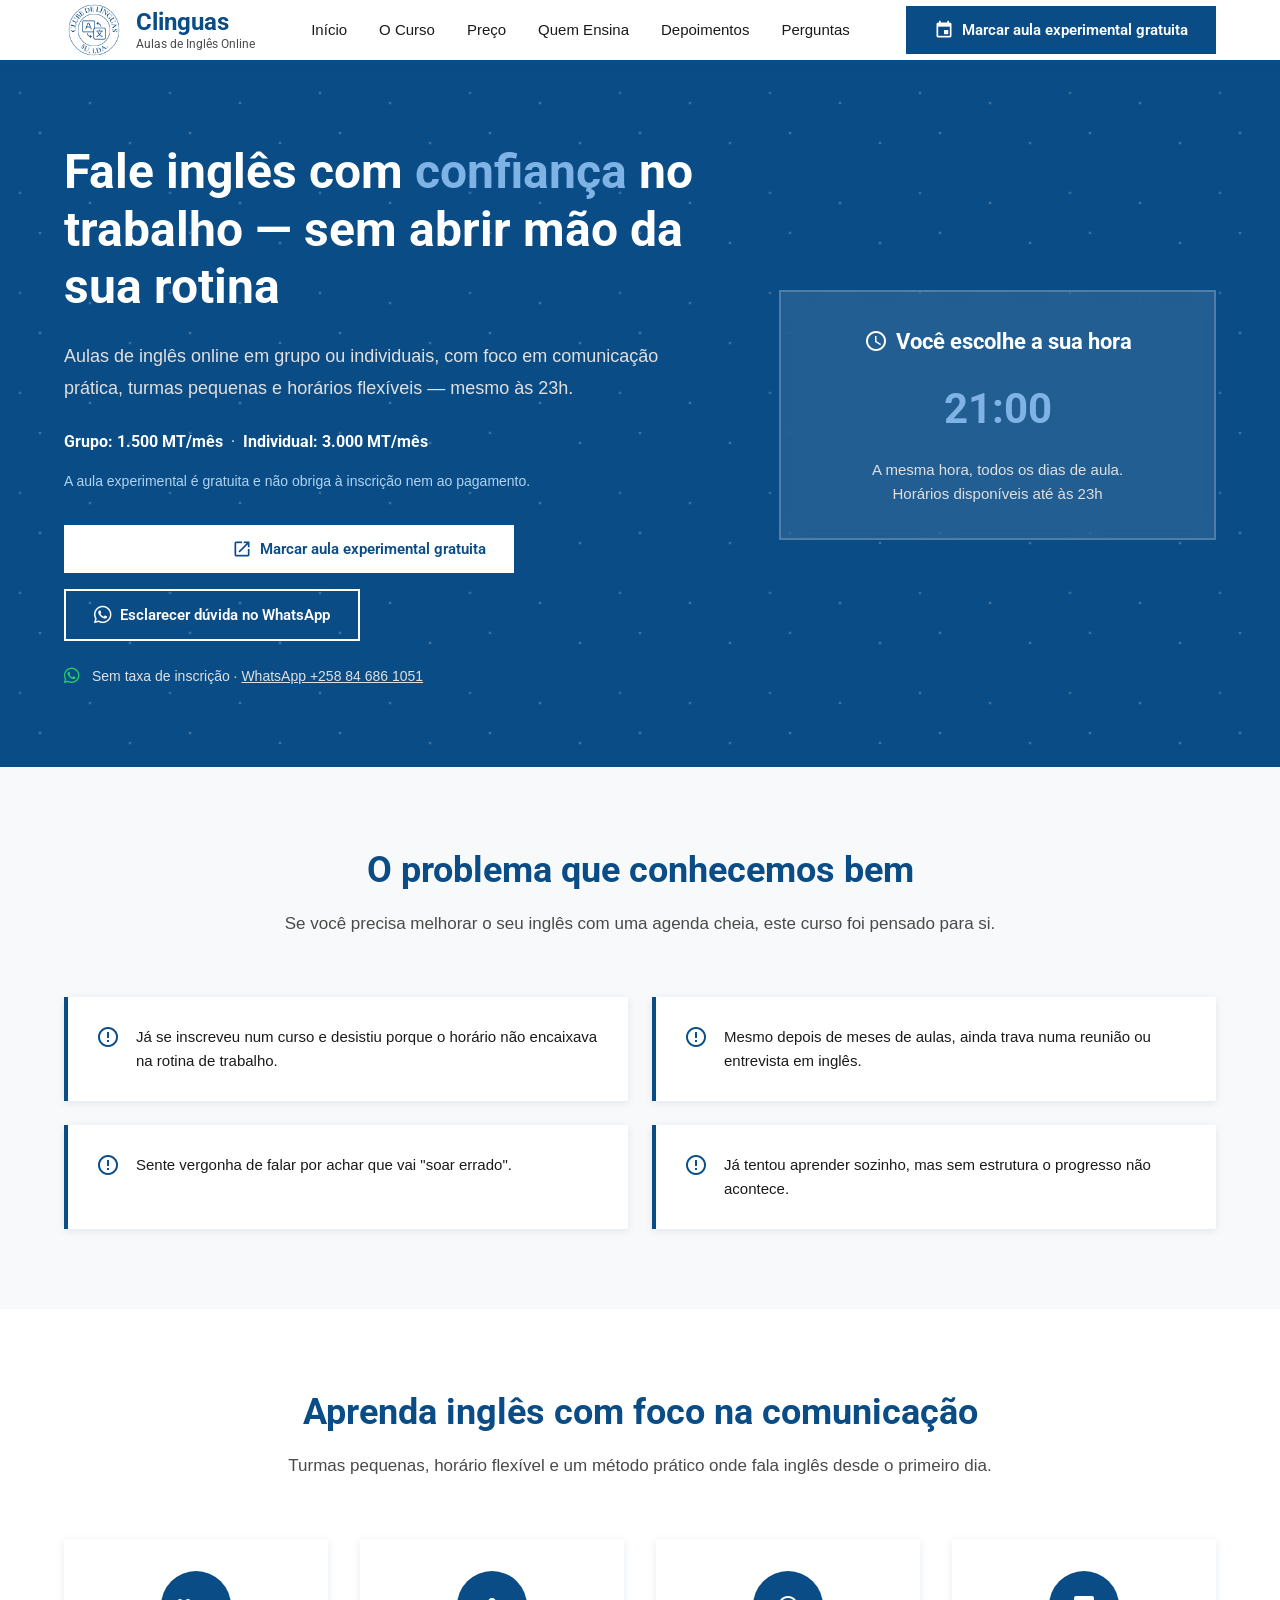
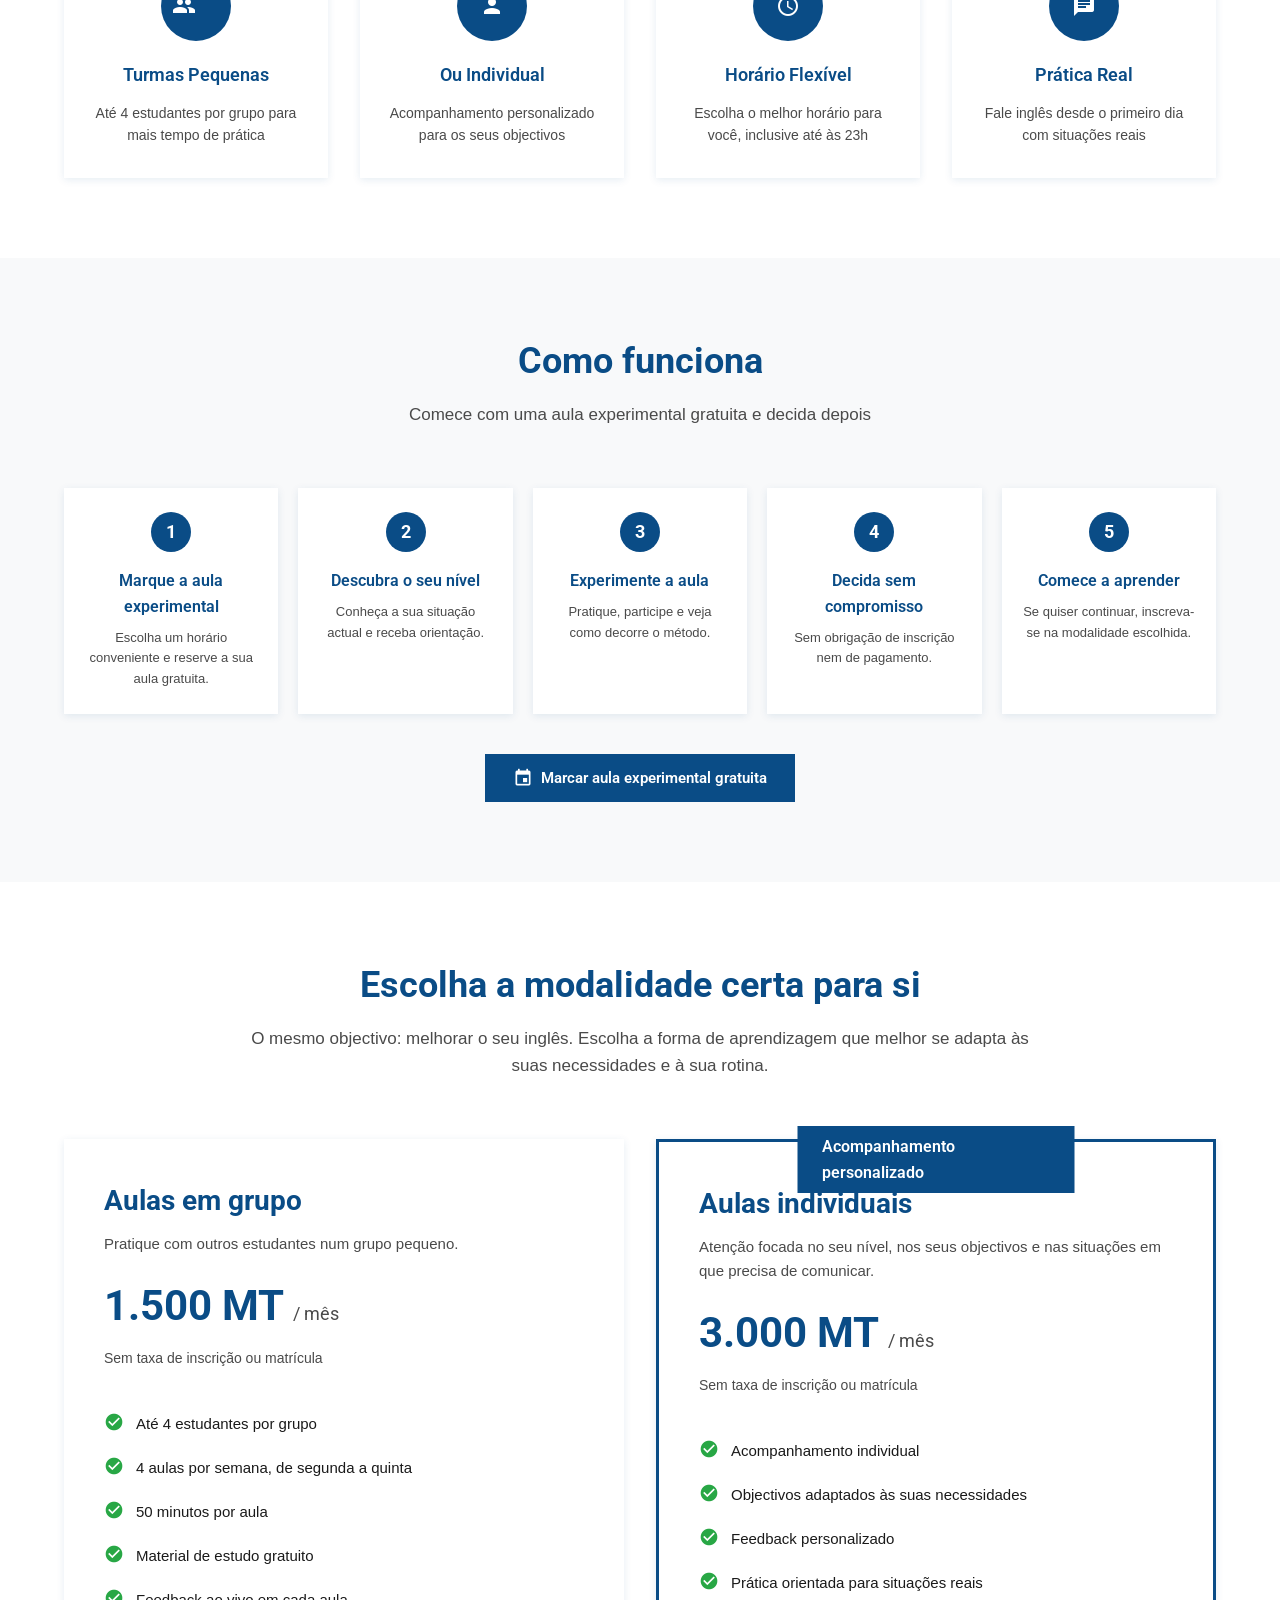
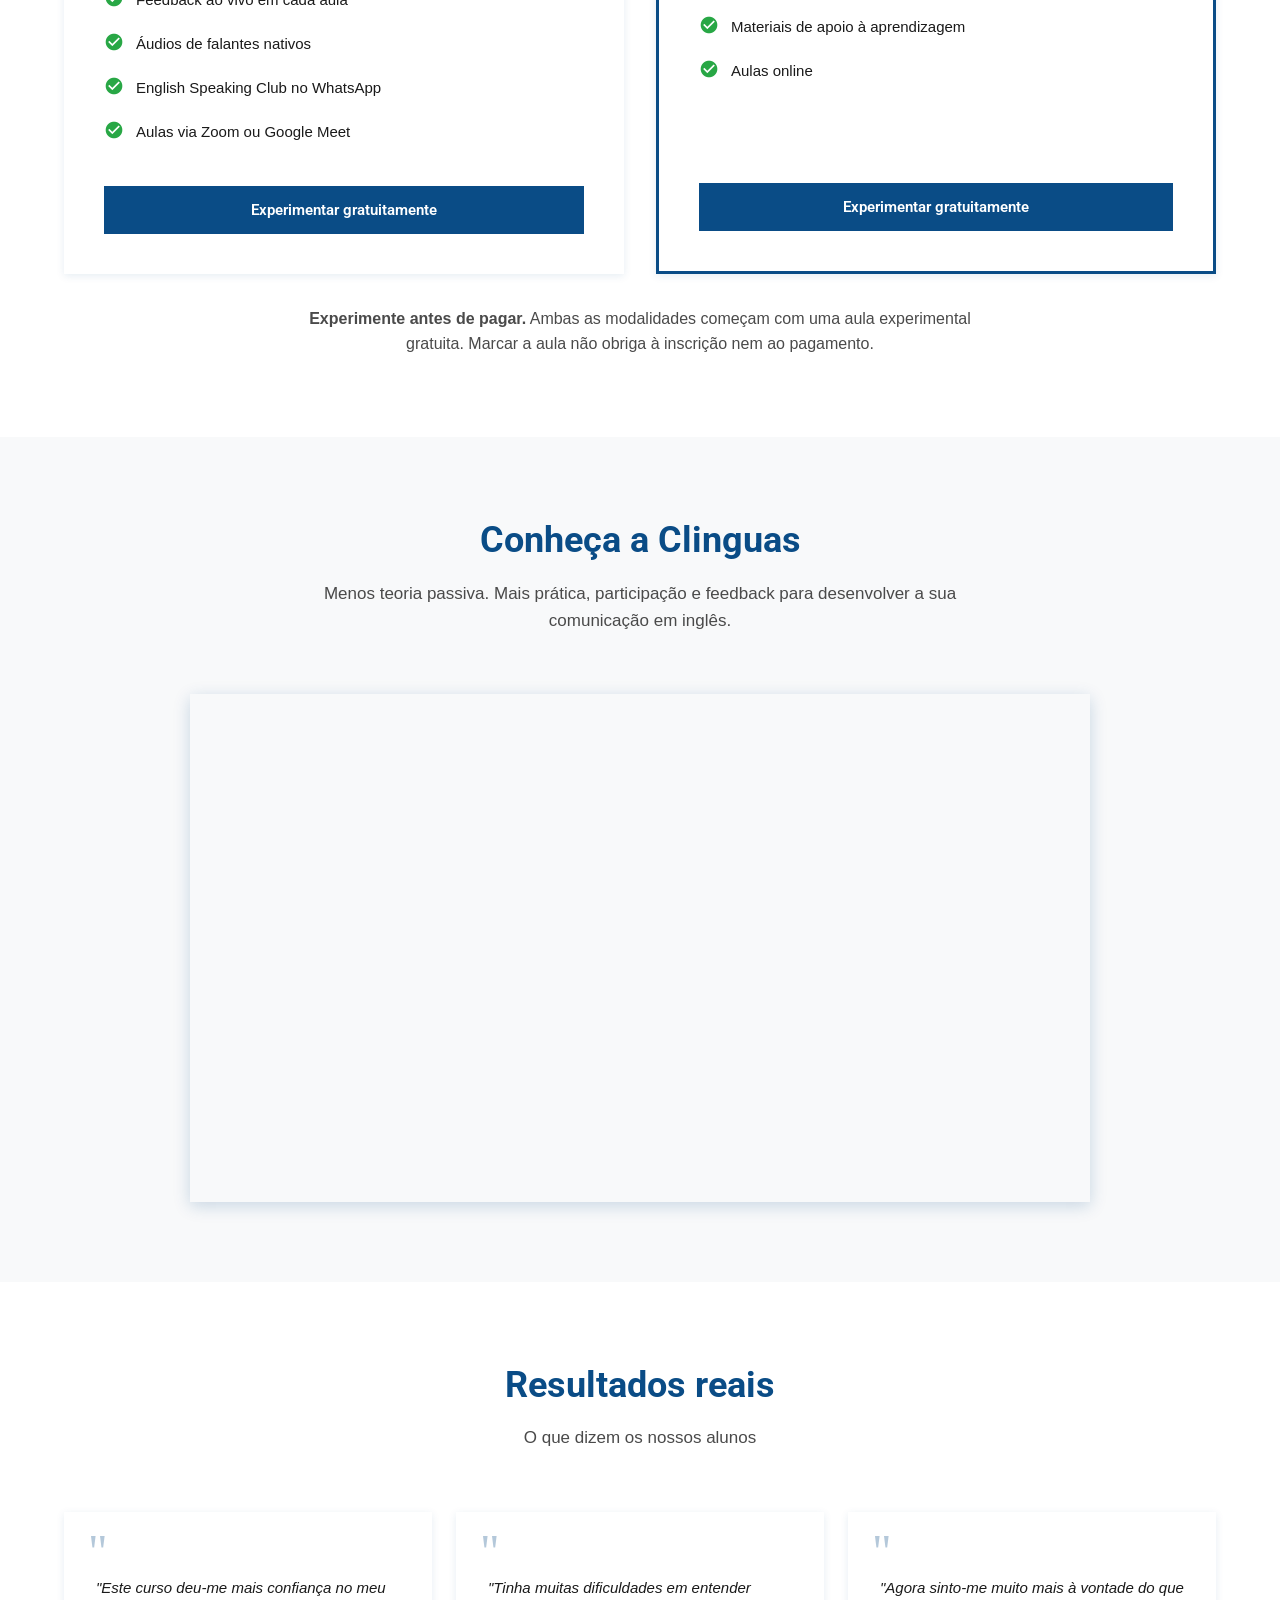
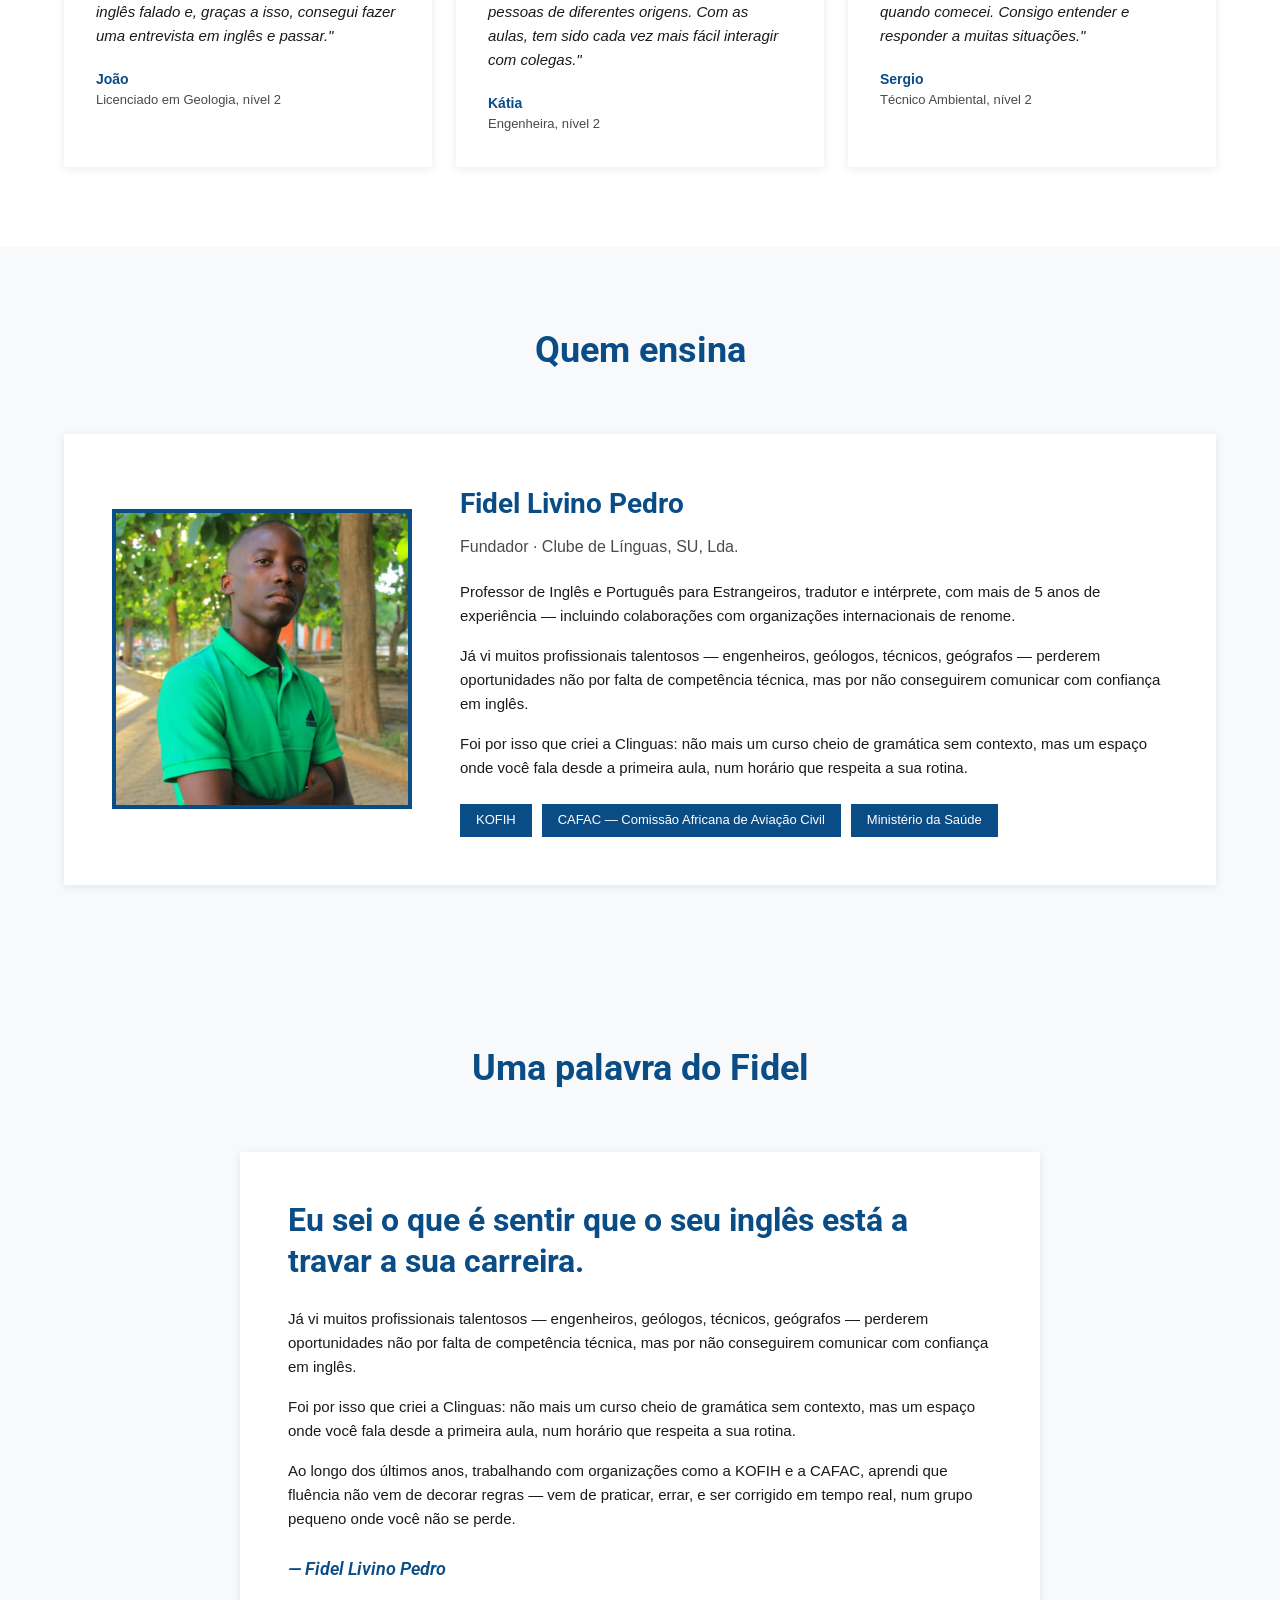
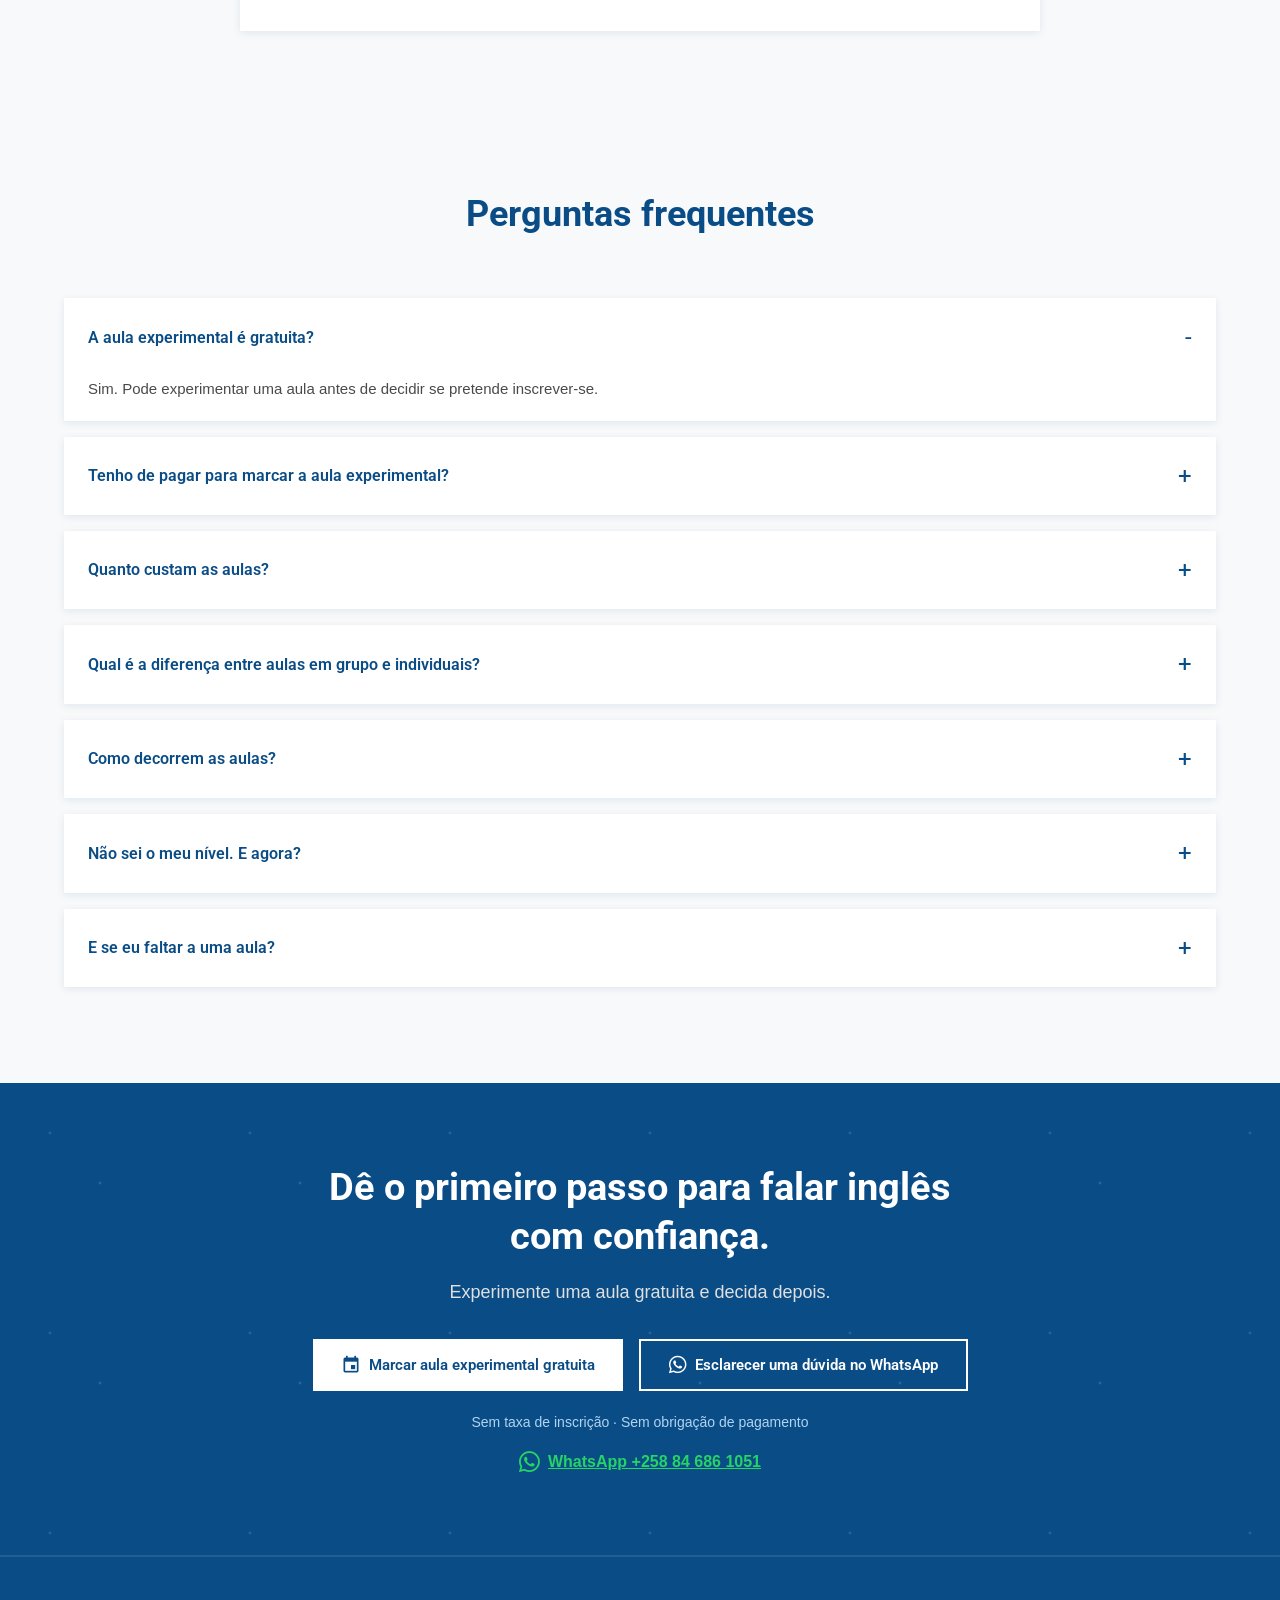
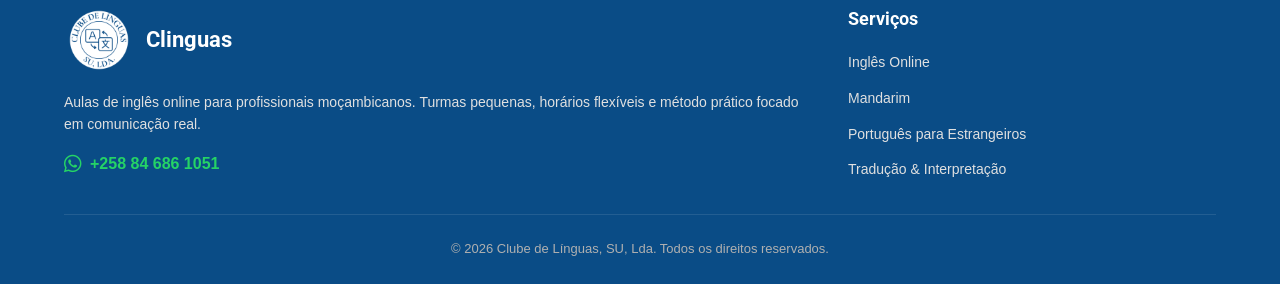
==== commit 2f811ad5: "Ship new visual site" ====
--- a/index.html
+++ b/index.html
@@ -1,49 +1,17 @@
 <!DOCTYPE html>
 <html lang="pt-MZ">
 <head>
-<script id="Cookiebot" src="https://consent.cookiebot.com/uc.js" data-cbid="b5c57fbb-2bbe-44b0-a400-328bf524b519" type="text/javascript"></script>
-<script data-cookieconsent="ignore">    window.dataLayer = window.dataLayer || [];    function gtag() {        dataLayer.push(arguments);    }    gtag("consent", "default", {        ad_personalization: "denied",        ad_storage: "denied",        ad_user_data: "denied",        analytics_storage: "denied",        functionality_storage: "denied",        personalization_storage: "denied",        security_storage: "granted",        wait_for_update: 500,    });    gtag("set", "ads_data_redaction", true);    gtag("set", "url_passthrough", false);</script>
-<!-- Google tag (gtag.js) -->
-<script async src="https://www.googletagmanager.com/gtag/js?id=G-7XTE6ZRWM6"></script>
-<script>
-  window.dataLayer = window.dataLayer || [];
-  function gtag(){dataLayer.push(arguments);}
-  gtag('js', new Date());
-
-  gtag('config', 'G-7XTE6ZRWM6');
-</script>
 <meta charset="UTF-8">
-<meta name="viewport" content="width=device-width, initial-scale=1.0, maximum-scale=1.0, user-scalable=no">
-<!-- ============================================
-     SEO BÁSICO
-     ============================================ -->
+<meta name="viewport" content="width=device-width, initial-scale=1.0">
 <title>Clinguas — Aulas de Inglês Online | Aula Experimental Gratuita</title>
 <meta name="description" content="Aulas de inglês online em grupo por 1.500 MT/mês ou individuais por 3.000 MT/mês. Experimente uma aula gratuita antes de decidir. Sem taxa de inscrição.">
 <meta name="author" content="Clube de Línguas, SU, Lda.">
 <link rel="canonical" href="https://clinguas.com">
-
-<!-- Idioma e região -->
 <meta http-equiv="content-language" content="pt-MZ">
-
-<!-- Indexação: garante que o Google rastreia e indexa a página -->
 <meta name="robots" content="index, follow">
-
-<!-- ============================================
-     APARÊNCIA MOBILE
-     ============================================ -->
-<!-- Cor da barra de endereço/topo no Chrome Android e Safari iOS -->
-<meta name="theme-color" content="#161B33">
-
-<!-- iOS: ícone e comportamento "quase-app" ao adicionar à tela inicial -->
-<meta name="apple-mobile-web-app-title" content="Clube de Línguas">
-<meta name="apple-mobile-web-app-capable" content="yes">
-<meta name="apple-mobile-web-app-status-bar-style" content="black-translucent">
-
-<!-- ============================================
-     DADOS ESTRUTURADOS (JSON-LD)
-     Ajuda o Google a mostrar informação rica nos
-     resultados de pesquisa (nome, preço, avaliações).
-     ============================================ -->
+<meta name="theme-color" content="#0a4c86">
+
+<!-- DADOS ESTRUTURADOS (JSON-LD) -->
 <script type="application/ld+json">
 {
   "@context": "https://schema.org",
@@ -79,726 +47,445 @@
   "image": "https://clinguas.com/cover.png"
 }
 </script>
+
+<!-- Fonts -->
 <link rel="preconnect" href="https://fonts.googleapis.com">
 <link rel="preconnect" href="https://fonts.gstatic.com" crossorigin>
-<link href="https://fonts.googleapis.com/css2?family=Fraunces:opsz,wght@9..144,400;9..144,500;9..144,600;9..144,700&family=Work+Sans:wght@400;500;600;700&family=Space+Mono:wght@400;700&display=swap" rel="stylesheet">
+<link href="https://fonts.googleapis.com/css2?family=Roboto:wght@300;400;500;700&display=swap" rel="stylesheet">
+
+<!-- Material Icons -->
+<link href="https://fonts.googleapis.com/icon?family=Material+Icons" rel="stylesheet">
+
+<!-- Font Awesome -->
+<link rel="stylesheet" href="https://cdnjs.cloudflare.com/ajax/libs/font-awesome/6.5.1/css/all.min.css">
+
+<!-- Styles -->
+<link rel="stylesheet" href="css/style.css">
+
 <!-- Favicon -->
-<link rel="icon" type="image/png" href="https://clinguas.com/oficial.png">
-<link rel="apple-touch-icon" href="https://clinguas.com/oficial.png">
-
-<!-- Social Media Preview (Open Graph — Facebook, WhatsApp, LinkedIn) -->
+<link rel="icon" type="image/png" href="oficial.png">
+<link rel="apple-touch-icon" href="oficial.png">
+
+<!-- Social Media Preview (Open Graph) -->
 <meta property="og:type" content="website">
 <meta property="og:title" content="Clinguas — Aulas de Inglês Online | Experimente Grátis">
 <meta property="og:description" content="Grupo: 1.500 MT/mês. Individual: 3.000 MT/mês. Marque uma aula experimental gratuita e decida depois, sem compromisso.">
-<meta property="og:image" content="https://clinguas.com/cover.png">
-<meta property="og:image:width" content="720">
-<meta property="og:image:height" content="720">
+<meta property="og:image" content="cover.png">
 <meta property="og:url" content="https://clinguas.com">
 <meta property="og:locale" content="pt_MZ">
-<meta property="og:site_name" content="Clube de Línguas">
+<meta property="og:site_name" content="Clinguas">
 
 <!-- Twitter/X Card -->
 <meta name="twitter:card" content="summary_large_image">
 <meta name="twitter:title" content="Clinguas — Aulas de Inglês Online | Experimente Grátis">
 <meta name="twitter:description" content="Grupo: 1.500 MT/mês. Individual: 3.000 MT/mês. Marque uma aula experimental gratuita, sem compromisso.">
-<meta name="twitter:image" content="https://clinguas.com/cover.png">
-<style>
-  /* ============================================================
-     DESIGN TOKENS
-     Tema: "Depois do expediente" — céu de fim de tarde/noite,
-     luz quente de candeeiro de estudo. Reflete o maior diferencial
-     do curso: você escolhe a sua hora, mesmo às 23h.
-     ============================================================ */
-  :root{
-    --navy:        #161B33;   /* fundo principal — céu noturno */
-    --navy-light:  #232A4D;   /* cartões sobre fundo escuro */
-    --navy-line:   #343C68;   /* divisórias sobre fundo escuro */
-    --cream:       #F7F2E7;   /* fundo claro / texto sobre navy */
-    --cream-dim:   #EDE6D6;   /* fundo secundário claro */
-    --ink:         #14182B;   /* texto sobre fundo claro */
-    --muted:       #9BA3C4;   /* texto secundário sobre navy */
-    --muted-ink:   #5B5F73;   /* texto secundário sobre cream */
-    --amber:       #E8A33D;   /* acento primário — luz de candeeiro */
-    --amber-dim:   #6B5327;
-    --teal:        #52C4B0;   /* acento secundário — progresso/frescor */
-
-    --display: 'Fraunces', serif;
-    --body: 'Work Sans', sans-serif;
-    --mono: 'Space Mono', monospace;
-  }
-
-  *{ box-sizing:border-box; margin:0; padding:0; }
-  html{ scroll-behavior:smooth; }
-  body{
-    font-family:var(--body);
-    background:var(--cream);
-    color:var(--ink);
-    line-height:1.55;
-    -webkit-font-smoothing:antialiased;
-  }
-  img, svg{ display:block; max-width:100%; }
-  a{ color:inherit; text-decoration:none; }
-  ul{ list-style:none; }
-
-  .wrap{
-    max-width:1120px;
-    margin:0 auto;
-    padding:0 28px;
-  }
-  section{ padding:96px 0; }
-  @media (max-width:720px){ section{ padding:64px 0; } }
-
-  h1,h2,h3,h4{ font-family:var(--display); font-weight:600; line-height:1.08; letter-spacing:-0.01em; }
-  .eyebrow{
-    font-family:var(--mono);
-    font-size:12.5px;
-    letter-spacing:0.14em;
-    text-transform:uppercase;
-    color:var(--amber);
-    display:flex; align-items:center; gap:10px;
-    margin-bottom:18px;
-  }
-  .eyebrow::before{ content:''; width:22px; height:1px; background:var(--amber); display:inline-block; }
-
-  .btn{
-    display:inline-flex; align-items:center; justify-content:center; gap:8px;
-    font-family:var(--body); font-weight:600; font-size:15.5px;
-    padding:15px 30px; border-radius:100px;
-    border:1px solid transparent; cursor:pointer;
-    transition:transform .18s ease, box-shadow .18s ease;
-  }
-  .btn:hover{ transform:translateY(-2px); }
-  .btn-primary{ background:var(--amber); color:var(--navy); box-shadow:0 8px 24px -8px rgba(232,163,61,.55); }
-  .btn-primary:hover{ box-shadow:0 12px 28px -8px rgba(232,163,61,.7); }
-  .btn-ghost-dark{ background:transparent; border-color:rgba(247,242,231,.35); color:var(--cream); }
-  .btn-ghost-dark:hover{ border-color:var(--cream); }
-  .btn-ghost-light{ background:transparent; border-color:rgba(20,24,43,.25); color:var(--ink); }
-  .btn-ghost-light:hover{ border-color:var(--ink); }
-
-  /* ============================================================
-     NAV
-     ============================================================ */
-  header.nav{
-    position:sticky; top:0; z-index:50;
-    background:rgba(22,27,51,.92);
-    backdrop-filter:blur(10px);
-    border-bottom:1px solid var(--navy-line);
-  }
-  header.nav .wrap{
-    display:flex; align-items:center; justify-content:space-between;
-    padding-top:18px; padding-bottom:18px;
-  }
-  .logo{ font-family:var(--display); font-size:20px; vertical-align: middle; display: inline-block; font-weight:700; color:var(--cream); letter-spacing:-.01em; }
-  .logo img{
-  width: 80px;
-  height: 80px;
-  display: inline-block;
-  vertical-align: middle;
-  }
-  .logo span{ color:var(--amber); }
-  .nav-links{ display:flex; gap:32px; font-size:14.5px; color:var(--muted); }
-  @media (max-width:720px){ .nav-links{ display:none; } }
-  .nav-cta{ font-size:14px; padding:11px 22px; }
-
-  /* ============================================================
-     HERO
-     ============================================================ */
-  .hero{
-    background:
-      radial-gradient(ellipse at 78% -10%, rgba(232,163,61,.20), transparent 55%),
-      radial-gradient(ellipse at 0% 100%, rgba(82,196,176,.12), transparent 45%),
-      var(--navy);
-    color:var(--cream);
-    padding-top:88px; padding-bottom:88px;
-  }
-  .hero .wrap{
-    display:grid; grid-template-columns:1.1fr .9fr; gap:56px; align-items:center;
-  }
-  @media (max-width:900px){ .hero .wrap{ grid-template-columns:1fr; } }
-  .hero h1{
-    font-size:clamp(34px, 5vw, 54px);
-    color:var(--cream);
-    margin-bottom:22px;
-  }
-  .hero h1 em{ font-style:italic; color:var(--amber); }
-  .hero p.lede{
-    font-size:18px; color:var(--muted); max-width:46ch; margin-bottom:34px;
-  }
-  .hero-ctas{ display:flex; gap:14px; flex-wrap:wrap; margin-bottom:28px; }
-  .hero-microcopy{ font-family:var(--mono); font-size:12.5px; color:var(--muted); }
-
-  /* signature element: dial */
-  .dial-card{
-    background:var(--navy-light);
-    border:1px solid var(--navy-line);
-    border-radius:24px;
-    padding:32px;
-    text-align:center;
-  }
-  .dial-card .dial-label{
-    font-family:var(--mono); font-size:12px; letter-spacing:.1em; text-transform:uppercase;
-    color:var(--muted); margin-bottom:20px;
-  }
-  .dial{ width:100%; max-width:280px; margin:0 auto; }
-  .dial-caption{ margin-top:20px; font-size:14.5px; color:var(--cream); }
-  .dial-caption strong{ color:var(--amber); }
-
-  /* ============================================================
-     PROBLEM
-     ============================================================ */
-  .problem{ background:var(--cream); }
-  .problem .intro{ max-width:60ch; margin-bottom:48px; }
-  .problem h2{ font-size:clamp(26px,3.4vw,38px); margin-bottom:18px; }
-  .problem .intro p{ color:var(--muted-ink); font-size:17px; }
-  .problem-grid{ display:grid; grid-template-columns:repeat(2,1fr); gap:18px; }
-  @media (max-width:720px){ .problem-grid{ grid-template-columns:1fr; } }
-  .problem-item{
-    background:var(--cream-dim);
-    border:1px solid rgba(20,24,43,.08);
-    border-radius:16px;
-    padding:24px 26px;
-    font-size:15.5px;
-    color:var(--ink);
-    display:flex; gap:14px;
-  }
-  .problem-item .mark{ font-family:var(--display); font-size:22px; color:var(--amber); flex-shrink:0; line-height:1; }
-
-  /* ============================================================
-     SOLUTION + SELF-SELECT
-     ============================================================ */
-  .solution{ background:var(--navy); color:var(--cream); }
-  .solution .wrap{ display:grid; grid-template-columns:1fr 1fr; gap:64px; }
-  @media (max-width:900px){ .solution .wrap{ grid-template-columns:1fr; } }
-  .solution h2{ color:var(--cream); font-size:clamp(26px,3.2vw,36px); margin-bottom:20px; }
-  .solution .pitch{ font-size:17px; color:var(--muted); margin-bottom:16px; }
-  .solution .pitch strong{ color:var(--cream); }
-  .select-list{ display:flex; flex-direction:column; gap:16px; }
-  .select-item{
-    display:flex; gap:14px; align-items:flex-start;
-    padding:18px 20px; background:var(--navy-light); border:1px solid var(--navy-line); border-radius:14px;
-  }
-  .select-item .check{
-    width:22px; height:22px; border-radius:50%; background:var(--teal); color:var(--navy);
-    display:flex; align-items:center; justify-content:center; font-size:13px; font-weight:700; flex-shrink:0; margin-top:1px;
-  }
-  .select-item p{ font-size:15px; color:var(--cream); }
-  .select-title{ font-family:var(--mono); font-size:11.5px; letter-spacing:.08em; text-transform:uppercase; color:var(--muted); margin-bottom:14px; }
-
-  /* ============================================================
-     PRODUCT / HOW IT WORKS
-     ============================================================ */
-  .product{ background:var(--cream); }
-  .product h2{ font-size:clamp(26px,3.2vw,36px); margin-bottom:14px; }
-  .product .intro{ max-width:56ch; color:var(--muted-ink); font-size:17px; margin-bottom:52px; }
-  .steps{ display:grid; grid-template-columns:repeat(5,1fr); gap:16px; margin-bottom:56px; }
-  @media (max-width:900px){ .steps{ grid-template-columns:repeat(2,1fr); } }
-  @media (max-width:520px){ .steps{ grid-template-columns:1fr; } }
-  .step{ background:#fff; border:1px solid rgba(20,24,43,.08); border-radius:16px; padding:22px 20px; }
-  .step .num{ font-family:var(--mono); font-size:13px; color:var(--amber-dim); background:rgba(232,163,61,.15); width:30px; height:30px; border-radius:50%; display:flex; align-items:center; justify-content:center; margin-bottom:14px; }
-  .step h4{ font-size:15.5px; font-weight:600; font-family:var(--body); margin-bottom:6px; }
-  .step p{ font-size:13.5px; color:var(--muted-ink); }
-
-  .pull-quote{
-    background:var(--navy); color:var(--cream);
-    border-radius:20px; padding:44px 40px;
-    display:grid; grid-template-columns:auto 1fr; gap:24px; align-items:center;
-  }
-  @media (max-width:600px){ .pull-quote{ grid-template-columns:1fr; } }
-  .pull-quote .quote-mark{ font-family:var(--display); font-size:56px; color:var(--amber); line-height:1; }
-  .pull-quote p{ font-family:var(--display); font-size:20px; font-style:italic; line-height:1.4; margin-bottom:12px; }
-  .pull-quote cite{ font-family:var(--mono); font-size:12.5px; color:var(--muted); font-style:normal; }
-
-  /* ============================================================
-     CREDIBILITY
-     ============================================================ */
-  .credibility{ background:var(--cream-dim); }
-  .cred-card{ display:grid; grid-template-columns:220px 1fr; gap:44px; align-items:center; }
-  @media (max-width:720px){ .cred-card{ grid-template-columns:1fr; } }
-  .cred-photo, .cred-photo img{
-    width:220px; height:220px; border-radius:20px;
-    background:repeating-linear-gradient(135deg, var(--navy-light), var(--navy-light) 10px, var(--navy) 10px, var(--navy) 20px);
-    display:flex; align-items:center; justify-content:center;
-    font-family:var(--mono); font-size:11.5px; color:var(--muted); text-align:center; padding:2px;
-    border:0px solid var(--navy-line);
-  }
-  .cred-card h3{ font-size:26px; margin-bottom:6px; }
-  .cred-card .role{ font-family:var(--mono); font-size:12.5px; color:var(--amber-dim); text-transform:uppercase; letter-spacing:.08em; margin-bottom:16px; }
-  .cred-card p{ font-size:15.5px; color:var(--muted-ink); max-width:58ch; }
-  .cred-tags{ display:flex; gap:10px; flex-wrap:wrap; margin-top:18px; }
-  .cred-tag{ font-family:var(--mono); font-size:11.5px; padding:6px 12px; border-radius:100px; background:#fff; border:1px solid rgba(20,24,43,.12); color:var(--muted-ink); }
-
-  /* ============================================================
-     RESULTS / TESTIMONIALS
-     ============================================================ */
-  .results{ background:var(--navy); color:var(--cream); }
-  .results h2{ color:var(--cream); font-size:clamp(26px,3.2vw,36px); margin-bottom:44px; }
-  .stat-grid{ display:grid; grid-template-columns:repeat(6,1fr); gap:14px; margin-bottom:56px; }
-  @media (max-width:900px){ .stat-grid{ grid-template-columns:repeat(3,1fr); } }
-  @media (max-width:520px){ .stat-grid{ grid-template-columns:repeat(2,1fr); } }
-  .stat{ background:var(--navy-light); border:1px solid var(--navy-line); border-radius:14px; padding:20px 14px; text-align:center; }
-  .stat .n{ font-family:var(--mono); font-size:22px; color:var(--amber); font-weight:700; }
-  .stat .l{ font-size:11.5px; color:var(--muted); margin-top:6px; line-height:1.3; }
-
-  .testi-grid{ display:grid; grid-template-columns:repeat(3,1fr); gap:18px; }
-  @media (max-width:900px){ .testi-grid{ grid-template-columns:1fr; } }
-  .testi{ background:var(--navy-light); border:1px solid var(--navy-line); border-radius:16px; padding:26px; }
-  .testi p{ font-size:14.5px; color:var(--cream); margin-bottom:16px; }
-  .testi cite{ font-family:var(--mono); font-size:11.5px; color:var(--muted); font-style:normal; }
-
-  /* ============================================================
-     PRICING
-     ============================================================ */
-  .pricing{ background:var(--cream); }
-  .price-card{
-    max-width:560px; margin:0 auto;
-    background:#fff; border:1px solid rgba(20,24,43,.1); border-radius:24px;
-    padding:44px; text-align:center;
-    box-shadow:0 30px 60px -30px rgba(20,24,43,.2);
-  }
-  .price-card .eyebrow{ justify-content:center; }
-  .price-card .eyebrow::before{ display:none; }
-  .price-amount{ font-family:var(--display); font-size:52px; font-weight:700; margin:8px 0 4px; }
-  .price-amount span{ font-family:var(--mono); font-size:16px; color:var(--muted-ink); font-weight:400; }
-  .price-card .no-fee{ font-size:13.5px; color:var(--muted-ink); margin-bottom:30px; }
-  .price-list{ text-align:left; display:flex; flex-direction:column; gap:12px; margin-bottom:32px; }
-  .price-list li{ display:flex; gap:10px; font-size:14.5px; align-items:flex-start; }
-  .price-list li::before{ content:'✓'; color:var(--teal); font-weight:700; flex-shrink:0; }
-  .refund-note{ font-size:12.5px; color:var(--muted-ink); border-top:1px dashed rgba(20,24,43,.15); padding-top:18px; }
-
-  /* ============================================================
-     PERSONAL LETTER
-     ============================================================ */
-  .letter{ background:var(--cream-dim); }
-  .letter .wrap{ max-width:760px; }
-  .letter h2{ font-size:clamp(24px,3vw,32px); margin-bottom:26px; }
-  .letter p{ font-size:16.5px; color:var(--ink); margin-bottom:18px; }
-  .letter p.sign{ font-family:var(--display); font-style:italic; font-size:19px; margin-top:8px; }
-
-  /* ============================================================
-     FAQ
-     ============================================================ */
-  .faq{ background:var(--cream); }
-  .faq h2{ font-size:clamp(26px,3.2vw,36px); margin-bottom:36px; }
-  .faq-item{ border-bottom:1px solid rgba(20,24,43,.12); padding:20px 0; }
-  .faq-item summary{ cursor:pointer; font-weight:600; font-size:16px; list-style:none; display:flex; justify-content:space-between; align-items:center; }
-  .faq-item summary::-webkit-details-marker{ display:none; }
-  .faq-item summary::after{ content:'+'; font-family:var(--mono); color:var(--amber-dim); font-size:20px; }
-  .faq-item[open] summary::after{ content:'–'; }
-  .faq-item p{ margin-top:12px; font-size:14.5px; color:var(--muted-ink); max-width:70ch; }
-
-  /* ============================================================
-     FINAL CTA
-     ============================================================ */
-  .final-cta{
-    background:
-      radial-gradient(ellipse at 50% 0%, rgba(232,163,61,.18), transparent 60%),
-      var(--navy);
-    color:var(--cream); text-align:center;
-  }
-  .final-cta h2{ font-size:clamp(28px,4vw,42px); color:var(--cream); max-width:22ch; margin:0 auto 20px; }
-  .final-cta p{ color:var(--muted); font-size:16px; margin-bottom:34px; }
-  .final-ctas{ display:flex; gap:14px; justify-content:center; flex-wrap:wrap; margin-bottom:20px; }
-  .final-cta .whatsapp{ font-family:var(--mono); font-size:14px; color:var(--amber); }
-
-  footer{ background:var(--navy); border-top:1px solid var(--navy-line); padding:36px 0; }
-  footer .wrap{ display:flex; justify-content:space-between; align-items:center; flex-wrap:wrap; gap:16px; }
-  footer .foot-logo{ font-family:var(--display); color:var(--cream); font-size:16px; }
-  footer .foot-logo img{
-  width: 90px;
-  height: 90px
-  }
-  footer .foot-links{ display:flex; gap:22px; font-size:13px; color:var(--muted); }
-
-  .note{
-    font-family:var(--mono); font-size:11.5px; color:var(--amber-dim);
-    background:rgba(232,163,61,.1); border:1px dashed var(--amber);
-    border-radius:10px; padding:10px 14px; margin-top:14px; display:inline-block;
-  }
-  .walink {
-  color:#25D366;
-  font-weight: bold;
-  }
-  .vsl{
-  text-align: center;
-  padding: 0;
-  }
-  .vsl-vd{
-  padding: 8px;
-  max-width: 100%;
-  }
-
-  /* ============================================================
-     NOVA HIERARQUIA DE CONVERSÃO: PREÇOS E AULA GRÁTIS ANTES DO CTA
-     ============================================================ */
-  .hero p.lede{ margin-bottom:24px; }
-  .hero-offer{ margin:0 0 22px; max-width:570px; }
-  .hero-prices{ font-family:var(--mono); font-size:13px; line-height:1.8; color:var(--cream); margin-bottom:14px; }
-  .hero-free-demo{ background:rgba(82,196,176,.09); border:1px solid rgba(82,196,176,.38); border-radius:14px; padding:15px 17px; }
-  .hero-free-demo strong{ display:block; color:var(--teal); font-size:15px; margin-bottom:4px; }
-  .hero-free-demo p{ color:var(--muted); font-size:13.5px; margin:0; }
-  .hero-ctas{ margin-bottom:14px; }
-  .hero-microcopy{ margin-top:8px; }
-  .pricing .pricing-intro{ max-width:64ch; color:var(--muted-ink); font-size:17px; margin:0 auto 38px; text-align:center; }
-  .pricing-grid{ display:grid; grid-template-columns:repeat(2,minmax(0,1fr)); gap:22px; align-items:stretch; }
-  @media(max-width:720px){ .pricing-grid{ grid-template-columns:1fr; } }
-  .pricing-grid .price-card{ max-width:none; width:100%; height:100%; display:flex; flex-direction:column; text-align:left; padding:34px; }
-  .pricing-grid .price-card .eyebrow{ justify-content:flex-start; }
-  .pricing-grid .price-card .eyebrow::before{ display:inline-block; }
-  .pricing-grid .price-amount{ font-size:clamp(36px,4vw,48px); }
-  .pricing-grid .price-card .no-fee{ margin-bottom:22px; }
-  .pricing-grid .price-list{ flex:1; }
-  .price-card.featured{ border:2px solid var(--amber); }
-  .plan-label{ display:inline-block; align-self:flex-start; border-radius:100px; padding:6px 11px; margin-bottom:14px; font-family:var(--mono); font-size:10.5px; letter-spacing:.05em; text-transform:uppercase; color:var(--navy); background:rgba(232,163,61,.22); }
-  .price-card h3{ font-size:25px; margin-bottom:8px; }
-  .price-card .plan-description{ color:var(--muted-ink); font-size:14px; margin-bottom:10px; }
-  .pricing-footnote{ text-align:center; color:var(--muted-ink); font-size:14px; margin-top:26px; }
-  .pricing-footnote strong{ color:var(--ink); }
-  .vsl{ padding:72px 0; background:var(--cream-dim); }
-  .vsl .wrap{ max-width:930px; }
-  .vsl h2{ font-size:clamp(26px,3.2vw,36px); margin:0 auto 16px; max-width:26ch; }
-  .vsl .vsl-intro{ color:var(--muted-ink); margin:0 auto 28px; max-width:60ch; }
-  .vsl-vd{ width:100%; height:auto; aspect-ratio:16/9; border:0; border-radius:16px; }
-  .final-cta .final-note{ color:var(--muted); font-size:13px; margin-top:-6px; margin-bottom:24px; }
-
-</style>
-
-<!-- Meta Pixel: activado apenas após consentimento de marketing no Cookiebot -->
-<script type="text/plain" data-cookieconsent="marketing">
-!function(f,b,e,v,n,t,s)
-{if(f.fbq)return;n=f.fbq=function(){n.callMethod?
-n.callMethod.apply(n,arguments):n.queue.push(arguments)};
-if(!f._fbq)f._fbq=n;n.push=n;n.loaded=!0;n.version='2.0';
- n.queue=[];t=b.createElement(e);t.async=!0;t.src=v;
- s=b.getElementsByTagName(e)[0];s.parentNode.insertBefore(t,s)}(window, document,'script',
- 'https://connect.facebook.net/en_US/fbevents.js');
-fbq('init', '1757209635569394');
-fbq('track', 'PageView');
-</script>
+<meta name="twitter:image" content="cover.png">
+
 
 </head>
 <body>
 
-<!-- ============================================================
-     NAV
-     ============================================================ -->
-<header class="nav">
-  <div class="wrap">
-    <div class="logo"><img src="oficial.png" alt="Clube de Linguas logo"/>Clube de <span>Línguas</span></div>
-    <nav class="nav-links">
-      <a href="#produto">O curso</a>
-      <a href="#resultados">Resultados</a>
-      <a href="#precos">Preço</a>
-      <a href="#faq">Perguntas</a>
-    </nav>
-    <a href="#precos" class="btn btn-primary nav-cta">Começar agora</a>
-  </div>
-</header>
-
-<!-- ============================================================
-     SECTION: HERO
-     ============================================================ -->
-<section class="hero">
-  <div class="wrap">
-    <div>
-      <div class="eyebrow">Aulas de Inglês Online</div>
-      <h1>Fale inglês com <em>confiança</em> no trabalho — sem abrir mão da sua rotina</h1>
-      <p class="lede">Aulas práticas, turmas pequenas e feedback em tempo real. Escolha entre aprender com outros estudantes ou ter aulas individuais, com acompanhamento focado nos seus objectivos.</p>
-      <div class="hero-offer">
-        <div class="hero-prices"><strong>Grupo: 1.500 MT/mês</strong> &nbsp;·&nbsp; <strong>Individual: 3.000 MT/mês</strong></div>
-        <div class="hero-free-demo">
-          <strong>✓ Experimente primeiro, decida depois.</strong>
-          <p>A aula experimental é gratuita e não obriga à inscrição nem ao pagamento.</p>
-        </div>
-      </div>
-      <div class="hero-ctas">
-        <a href="https://clinguas.com/marcar/" class="btn btn-primary">Marcar aula experimental gratuita</a>
-      </div>
-      <div class="hero-microcopy">Sem taxa de inscrição · <a class="walink" href="https://wa.me/message/45BMDRVL2TARI1" target="_blank" rel="noopener">WhatsApp +258 84 686 1051</a></div>
-    </div>
-    <!-- SIGNATURE ELEMENT: hour-dial, reinforces "você escolhe a hora" -->
-    <div class="dial-card">
-      <div class="dial-label">Você escolhe a sua hora</div>
-      <svg class="dial" viewBox="0 0 240 240" fill="none">
-        <circle cx="120" cy="120" r="108" stroke="#343C68" stroke-width="1.5"/>
-        <!-- hour ticks -->
-        <g stroke="#4A5183" stroke-width="2">
-          <line x1="120" y1="16" x2="120" y2="28"/>
-          <line x1="120" y1="212" x2="120" y2="224"/>
-          <line x1="16" y1="120" x2="28" y2="120"/>
-          <line x1="212" y1="120" x2="224" y2="120"/>
-        </g>
-        <!-- highlighted evening arc 17h-23h -->
-        <path d="M 120 120 L 120 12 A 108 108 0 0 1 213.5 174" stroke="#E8A33D" stroke-width="3" fill="none" stroke-linecap="round" opacity="0.85"/>
-        <text x="120" y="46" fill="#9BA3C4" font-family="Space Mono" font-size="10" text-anchor="middle">17h</text>
-        <text x="196" y="182" fill="#E8A33D" font-family="Space Mono" font-size="10" text-anchor="middle">23h</text>
-        <!-- selected hour marker -->
-        <circle cx="196" cy="150" r="7" fill="#52C4B0"/>
-        <circle cx="120" cy="120" r="4" fill="#F7F2E7"/>
-        <line x1="120" y1="120" x2="196" y2="150" stroke="#F7F2E7" stroke-width="2" stroke-linecap="round"/>
-      </svg>
-      <div class="dial-caption">Escolhido: <strong>21h00</strong> — a mesma hora, todos os dias de aula.</div>
-    </div>
-  </div>
-</section>
-<!-- ============================================================
-     SECTION: PROBLEMA
-     ============================================================ -->
-<section class="problem">
-  <div class="wrap">
-    <div class="intro">
-      <div class="eyebrow" style="color:var(--amber-dim)">O problema</div>
-      <h2>Sei que tentar melhorar o seu inglês com uma agenda cheia é difícil.</h2>
-      <p>Você precisa de aulas que caibam na sua rotina — não o contrário. Se algo disto soa familiar, você não está sozinho:</p>
-    </div>
-    <div class="problem-grid">
-      <div class="problem-item"><span class="mark">”</span><p>Já se inscreveu num curso e desistiu porque o horário não encaixava na rotina de trabalho.</p></div>
-      <div class="problem-item"><span class="mark">”</span><p>Mesmo depois de meses de aulas, ainda trava numa reunião ou entrevista em inglês.</p></div>
-      <div class="problem-item"><span class="mark">”</span><p>Sente vergonha de falar por achar que vai "soar errado".</p></div>
-      <div class="problem-item"><span class="mark">”</span><p>Já tentou aprender sozinho, mas sem estrutura o progresso não acontece.</p></div>
-    </div>
-  </div>
-</section>
-
-<!-- ============================================================
-     SECTION: SOLUÇÃO + AUTO-SELEÇÃO
-     ============================================================ -->
-<section class="solution">
-  <div class="wrap">
-    <div>
-      <div class="eyebrow">A solução</div>
-      <h2>Aulas de inglês feitas para quem trabalha ou estuda — não o contrário.</h2>
-      <p class="pitch"><strong>Turmas pequenas, horário fixo escolhido por você, e um método 100% prático</strong> onde fala inglês desde o primeiro dia.</p>
-      <p class="pitch">E fazemos isto rápido: turma alinhada ao seu nível, progresso estruturado, feedback em tempo real.</p>
-    </div>
-    <div>
-      <div class="select-title">Isto é para você se…</div>
-      <div class="select-list">
-        <div class="select-item"><span class="check">✓</span><p>Trabalha (ou quer trabalhar) numa empresa internacional onde o inglês é essencial.</p></div>
-        <div class="select-item"><span class="check">✓</span><p>Já tentou outros cursos e desistiu por falta de tempo ou resultados.</p></div>
-        <div class="select-item"><span class="check">✓</span><p>Prefere aulas depois do expediente — inclusive à noite.</p></div>
-        <div class="select-item"><span class="check">✓</span><p>Quer um grupo pequeno em vez de turmas lotadas onde ninguém fala.</p></div>
-      </div>
-    </div>
-  </div>
-</section>
-
-<!-- ============================================================
-     SECTION: PRODUTO / COMO FUNCIONA
-     ============================================================ -->
-<section class="product" id="produto">
-  <div class="wrap">
-    <div class="eyebrow" style="color:var(--amber-dim)">Clube de Línguas</div>
-    <h2>Comece sem compromisso.</h2>
-    <p class="intro">Conheça o método, descubra o seu nível e só depois decida se pretende inscrever-se.</p>
-
-    <div class="steps">
-      <div class="step"><div class="num">1</div><h4>Marque a aula experimental</h4><p>Escolha um horário conveniente e reserve a sua aula gratuita.</p></div>
-      <div class="step"><div class="num">2</div><h4>Descubra o seu nível</h4><p>Conheça o método, pratique inglês e receba orientação sobre o nível adequado.</p></div>
-      <div class="step"><div class="num">3</div><h4>Decida se quer continuar</h4><p>Escolha entre aulas em grupo ou individuais. Só paga se decidir inscrever-se.</p></div>
-    </div>
-    <p style="margin:-28px 0 48px;color:var(--muted-ink);"><a href="https://clinguas.com/marcar/" class="btn btn-primary">Marcar aula experimental gratuita</a></p>
-
-    <div class="pull-quote">
-      <div class="quote-mark">“</div>
-      <div>
-        <p>Graças a este curso consegui fazer o teste do Duolingo e alcançar o nível B2+, que me permite estudar ou trabalhar no estrangeiro.</p>
-        <cite>— Farias, Licenciado em Geografia, concluiu o nível 4</cite>
-      </div>
-    </div>
-  </div>
-</section>
-
-<section class="pricing" id="precos">
-  <div class="wrap">
-    <div class="eyebrow" style="color:var(--amber-dim);justify-content:center">Investimento</div>
-    <h2 style="text-align:center;font-size:clamp(28px,3.4vw,38px);margin-bottom:14px;">Escolha a modalidade certa para si.</h2>
-    <p class="pricing-intro">O mesmo objectivo: melhorar o seu inglês. Escolha a forma de aprendizagem que melhor se adapta às suas necessidades e à sua rotina.</p>
-    <div class="pricing-grid">
-      <div class="price-card">
-        <div class="eyebrow">Aprender em conjunto</div>
-        <h3>Aulas em grupo</h3>
-        <p class="plan-description">Pratique com outros estudantes num grupo pequeno.</p>
-        <div class="price-amount">1.500 MT <span>/ mês</span></div>
-        <div class="no-fee">Sem taxa de inscrição ou matrícula</div>
-        <ul class="price-list">
-          <li>Até 4 estudantes por grupo</li>
-          <li>4 aulas por semana, de segunda a quinta</li>
-          <li>50 minutos por aula</li>
-          <li>Material de estudo gratuito</li>
-          <li>Feedback ao vivo em cada aula</li>
-          <li>Áudios de falantes nativos</li>
-          <li>English Speaking Club no WhatsApp</li>
-          <li>Aulas via Zoom ou Google Meet</li>
-        </ul>
-        <a href="https://clinguas.com/marcar/" class="btn btn-primary" style="width:100%">Experimentar gratuitamente</a>
-      </div>
-      <div class="price-card featured">
-        <span class="plan-label">Acompanhamento personalizado</span>
-        <h3>Aulas individuais</h3>
-        <p class="plan-description">Atenção focada no seu nível, nos seus objectivos e nas situações em que precisa de comunicar.</p>
-        <div class="price-amount">3.000 MT <span>/ mês</span></div>
-        <div class="no-fee">Sem taxa de inscrição ou matrícula</div>
-        <ul class="price-list">
-          <li>Acompanhamento individual</li>
-          <li>Objectivos adaptados às suas necessidades</li>
-          <li>Feedback personalizado</li>
-          <li>Prática orientada para situações reais</li>
-          <li>Materiais de apoio à aprendizagem</li>
-          <li>Aulas online</li>
-        </ul>
-        <a href="https://clinguas.com/marcar/" class="btn btn-primary" style="width:100%">Experimentar gratuitamente</a>
-      </div>
-    </div>
-    <p class="pricing-footnote"><strong>Experimente antes de pagar.</strong> Ambas as modalidades começam com uma aula experimental gratuita. Marcar a aula não obriga à inscrição nem ao pagamento.</p>
-  </div>
-</section>
-
-<section class="vsl">
-  <div class="wrap">
-    <div class="eyebrow" style="color:var(--amber-dim);justify-content:center">Conheça a Clinguas</div>
-    <h2>Veja como funciona a aprendizagem na prática.</h2>
-    <p class="vsl-intro">Menos teoria passiva. Mais prática, participação e feedback para desenvolver a sua comunicação em inglês.</p>
-    <iframe class="vsl-vd" src="https://www.youtube.com/embed/Nm1Y_URvqV4" title="Tudo Sobre Nossas Aulas Online" allow="accelerometer; autoplay; clipboard-write; encrypted-media; gyroscope; picture-in-picture; web-share" referrerpolicy="strict-origin-when-cross-origin" allowfullscreen loading="lazy"></iframe>
-  </div>
-</section>
-
-<section class="results" id="resultados">
-  <div class="wrap">
-    <div class="eyebrow">Desde Agosto de 2025</div>
-    <h2>Resultados reais, medidos com números reais.</h2>
-    <div class="stat-grid">
-      <div class="stat"><div class="n">15+</div><div class="l">Alunos no curso</div></div>
-      <div class="stat"><div class="n">10+</div><div class="l">Impacto direto na carreira</div></div>
-      <div class="stat"><div class="n">1</div><div class="l">Aprovado em exame internacional</div></div>
-      <div class="stat"><div class="n">15+</div><div class="l">Reportaram melhorias</div></div>
-      <div class="stat"><div class="n">20+</div><div class="l">A estudar agora</div></div>
-      <div class="stat"><div class="n">5+</div><div class="l">Turmas ativas</div></div>
-    </div>
-    <div class="testi-grid">
-      <div class="testi"><p>"Este curso deu-me mais confiança no meu inglês falado e, graças a isso, consegui fazer uma entrevista em inglês e passar."</p><cite>— João, Licenciado em Geologia, nível 2</cite></div>
-      <div class="testi"><p>"Tinha muitas dificuldades em entender pessoas de diferentes origens. Com as aulas, tem sido cada vez mais fácil interagir com colegas."</p><cite>— Kátia, Engenheira, nível 2</cite></div>
-      <div class="testi"><p>"Agora sinto-me muito mais à vontade do que quando comecei. Consigo entender e responder a muitas situações."</p><cite>— Sergio, Técnico Ambiental, nível 2</cite></div>
-    </div>
-  </div>
-</section>
-
-<section class="credibility">
-  <div class="wrap">
-    <div class="eyebrow" style="color:var(--amber-dim)">Quem ensina</div>
-    <div class="cred-card">
-      <div class="cred-photo"><img class="foto-100" alt="FOTO Fidel Livino Pedro" src="fidel-720px.png"/></div>
-      <div>
-        <h3>Fidel Livino Pedro</h3>
-        <div class="role">Fundador · Clube de Línguas, SU, Lda.</div>
-        <p>Professor de Inglês e Português para Estrangeiros, tradutor e intérprete, com mais de 5 anos de experiência — incluindo colaborações com organizações internacionais de renome.</p>
-        <div class="cred-tags">
-          <span class="cred-tag">KOFIH</span>
-          <span class="cred-tag">CAFAC — Comissão Africana de Aviação Civil</span>
-          <span class="cred-tag">Ministério da Saúde</span>
-        </div>
-      </div>
-    </div>
-  </div>
-</section>
-
-<!-- ============================================================
-     SECTION: CREDIBILIDADE
-     ============================================================ -->
-
-
-<!-- ============================================================
-     SECTION: RESULTADOS + TESTEMUNHOS
-     ============================================================ -->
-
-
-<!-- ============================================================
-     SECTION: PREÇO
-     ============================================================ -->
-
-
-<!-- ============================================================
-     SECTION: CONHEÇA A CLINGUAS
-     ============================================================ -->
-
-
-<!-- ============================================================
-     SECTION: CARTA PESSOAL
-     ============================================================ -->
-<section class="letter">
-  <div class="wrap">
-    <div class="eyebrow" style="color:var(--amber-dim)">Uma palavra do Fidel</div>
-    <h2>Eu sei o que é sentir que o seu inglês está a travar a sua carreira.</h2>
-    <p>Já vi muitos profissionais talentosos — engenheiros, geólogos, técnicos, geógrafos — perderem oportunidades não por falta de competência técnica, mas por não conseguirem comunicar com confiança em inglês.</p>
-    <p>Foi por isso que criei o Clube de Línguas: não mais um curso cheio de gramática sem contexto, mas um espaço onde você fala desde a primeira aula, num horário que respeita a sua rotina.</p>
-    <p>Ao longo dos últimos anos, trabalhando com organizações como a KOFIH e a CAFAC, aprendi que fluência não vem de decorar regras — vem de praticar, errar, e ser corrigido em tempo real, num grupo pequeno onde você não se perde.</p>
-    <p class="sign">— Fidel Livino Pedro</p>
-  </div>
-</section>
-
-<!-- ============================================================
-     SECTION: FAQ
-     ============================================================ -->
-<section class="faq" id="faq">
-  <div class="wrap">
-    <h2>Perguntas frequentes</h2>
-    <details class="faq-item" open>
-      <summary>A aula experimental é gratuita?</summary>
-      <p>Sim. Pode experimentar uma aula antes de decidir se pretende inscrever-se.</p>
-    </details>
-    <details class="faq-item">
-      <summary>Tenho de pagar para marcar a aula experimental?</summary>
-      <p>Não. A marcação da aula experimental é gratuita e não obriga à inscrição nem ao pagamento.</p>
-    </details>
-    <details class="faq-item">
-      <summary>Quanto custam as aulas?</summary>
-      <p>As aulas em grupo custam 1.500 MT por mês. As aulas individuais custam 3.000 MT por mês. Não há taxa de inscrição.</p>
-    </details>
-    <details class="faq-item">
-      <summary>Qual é a diferença entre aulas em grupo e individuais?</summary>
-      <p>Nas aulas em grupo, pratica com até 4 estudantes. Nas aulas individuais, o acompanhamento é focado nas suas necessidades e objectivos.</p>
-    </details>
-    <details class="faq-item">
-      <summary>Como decorrem as aulas?</summary>
-      <p>As aulas decorrem online, com prática de comunicação, participação activa e feedback.</p>
-    </details>
-    <details class="faq-item">
-      <summary>Não sei o meu nível. E agora?</summary>
-      <p>A aula experimental ajuda a conhecer o seu nível e a receber orientação sobre a modalidade adequada.</p>
-    </details>
-    <details class="faq-item">
-      <summary>E se eu faltar a uma aula?</summary>
-      <p>Não há reposição individual, mas disponibilizamos guias de auto-estudo para acompanhar a turma.</p>
-    </details>
-  </div>
-</section>
-
-<!-- ============================================================
-     SECTION: CTA FINAL
-     ============================================================ -->
-<section class="final-cta">
-  <div class="wrap">
-    <h2>Dê o primeiro passo para falar inglês com confiança.</h2>
-    <p>Experimente uma aula gratuita e decida depois.</p>
-    <div class="final-ctas">
-      <a href="https://clinguas.com/marcar/" class="btn btn-primary">Marcar aula experimental gratuita</a>
-      <a href="https://wa.me/message/45BMDRVL2TARI1" target="_blank" rel="noopener" class="btn btn-ghost-dark">Esclarecer uma dúvida no WhatsApp</a>
-    </div>
-    <div class="final-note">Sem taxa de inscrição · Sem obrigação de pagamento</div>
-    <div class="whatsapp"><a class="walink" href="https://wa.me/message/45BMDRVL2TARI1" target="_blank" rel="noopener">WhatsApp +258 84 686 1051</a></div>
-  </div>
-</section>
-
-<footer>
-  <div class="wrap">
-    <div class="foot-logo"><img src="oficial.png" alt="Clube de Linguas logo"/></div>
-    <div class="foot-links">
-      <a href="https://wa.me/message/45BMDRVL2TARI1">Inglês</a>
-      <a href="https://wa.me/message/45BMDRVL2TARI1">Mandarim</a>
-      <a href="https://wa.me/message/45BMDRVL2TARI1">Português para Estrangeiros</a>
-      <a href="https://wa.me/message/45BMDRVL2TARI1">Tradução & Interpretação</a>
-    </div>
-  </div>
-</footer>
-
+    <!-- Header -->
+    <header>
+        <nav class="container">
+            <div class="logo">
+                <img src="oficial.png" alt="Clinguas Logo">
+                <div class="logo-text">
+                    <span>Clinguas</span>
+                    <span class="logo-subtitle">Aulas de Inglês Online</span>
+                </div>
+            </div>
+            <div class="nav-links">
+                <a href="#inicio">Início</a>
+                <a href="#curso">O Curso</a>
+                <a href="#precos">Preço</a>
+                <a href="#sobre">Quem Ensina</a>
+                <a href="#depoimentos">Depoimentos</a>
+                <a href="#faq">Perguntas</a>
+            </div>
+            <a href="https://clinguas.com/marcar/" target="_blank" class="btn btn-primary">
+                <span class="material-icons" style="font-size: 20px;">event</span>
+                Marcar aula experimental gratuita
+            </a>
+        </nav>
+    </header>
+
+    <!-- Hero Section -->
+    <section id="inicio" class="hero">
+        <div class="container">
+            <div class="hero-content">
+                <div class="hero-text">
+                    <h1>Fale inglês com <span class="highlight">confiança</span> no trabalho — sem abrir mão da sua rotina</h1>
+                    <p>Aulas de inglês online em grupo ou individuais, com foco em comunicação prática, turmas pequenas e horários flexíveis — mesmo às 23h.</p>
+                    <div class="hero-prices">
+                        <strong>Grupo: 1.500 MT/mês</strong> &nbsp;·&nbsp; <strong>Individual: 3.000 MT/mês</strong>
+                    </div>
+                    <div class="hero-note">
+                        A aula experimental é gratuita e não obriga à inscrição nem ao pagamento.
+                    </div>
+                    <div class="hero-buttons">
+                        <a href="https://clinguas.com/marcar/" target="_blank" class="btn btn-white">
+                            <span class="material-icons" style="font-size: 20px;">rocket_launch</span>
+                            Marcar aula experimental gratuita
+                        </a>
+                        <a href="https://wa.me/message/45BMDRVL2TARI1" target="_blank" class="btn btn-secondary" style="color: white; border-color: white;">
+                            <i class="fab fa-whatsapp" style="font-size: 20px;"></i>
+                            Esclarecer dúvida no WhatsApp
+                        </a>
+                    </div>
+                    <div class="hero-info">
+                        <i class="fab fa-whatsapp" style="font-size: 18px;"></i>
+                        <span>Sem taxa de inscrição · <a href="https://wa.me/message/45BMDRVL2TARI1" target="_blank" style="text-decoration: underline;">WhatsApp +258 84 686 1051</a></span>
+                    </div>
+                </div>
+                <div class="hero-card">
+                    <h3>
+                        <span class="material-icons">schedule</span>
+                        Você escolhe a sua hora
+                    </h3>
+                    <div class="time">21:00</div>
+                    <p>A mesma hora, todos os dias de aula.<br>Horários disponíveis até às 23h</p>
+                </div>
+            </div>
+        </div>
+    </section>
+
+    <!-- Problem Section -->
+    <section class="bg-secondary">
+        <div class="container">
+            <div class="section-header">
+                <h2>O problema que conhecemos bem</h2>
+                <p>Se você precisa melhorar o seu inglês com uma agenda cheia, este curso foi pensado para si.</p>
+            </div>
+            <div class="problem-grid">
+                <div class="problem-card">
+                    <i class="material-icons">error_outline</i>
+                    <p>Já se inscreveu num curso e desistiu porque o horário não encaixava na rotina de trabalho.</p>
+                </div>
+                <div class="problem-card">
+                    <i class="material-icons">error_outline</i>
+                    <p>Mesmo depois de meses de aulas, ainda trava numa reunião ou entrevista em inglês.</p>
+                </div>
+                <div class="problem-card">
+                    <i class="material-icons">error_outline</i>
+                    <p>Sente vergonha de falar por achar que vai "soar errado".</p>
+                </div>
+                <div class="problem-card">
+                    <i class="material-icons">error_outline</i>
+                    <p>Já tentou aprender sozinho, mas sem estrutura o progresso não acontece.</p>
+                </div>
+            </div>
+        </div>
+    </section>
+
+    <!-- Features Section -->
+    <section id="curso">
+        <div class="container">
+            <div class="section-header">
+                <h2>Aprenda inglês com foco na comunicação</h2>
+                <p>Turmas pequenas, horário flexível e um método prático onde fala inglês desde o primeiro dia.</p>
+            </div>
+            <div class="features-grid">
+                <div class="feature-card">
+                    <div class="feature-icon">
+                        <span class="material-icons">groups</span>
+                    </div>
+                    <h3>Turmas Pequenas</h3>
+                    <p>Até 4 estudantes por grupo para mais tempo de prática</p>
+                </div>
+                <div class="feature-card">
+                    <div class="feature-icon">
+                        <span class="material-icons">person</span>
+                    </div>
+                    <h3>Ou Individual</h3>
+                    <p>Acompanhamento personalizado para os seus objectivos</p>
+                </div>
+                <div class="feature-card">
+                    <div class="feature-icon">
+                        <span class="material-icons">access_time</span>
+                    </div>
+                    <h3>Horário Flexível</h3>
+                    <p>Escolha o melhor horário para você, inclusive até às 23h</p>
+                </div>
+                <div class="feature-card">
+                    <div class="feature-icon">
+                        <span class="material-icons">chat</span>
+                    </div>
+                    <h3>Prática Real</h3>
+                    <p>Fale inglês desde o primeiro dia com situações reais</p>
+                </div>
+            </div>
+        </div>
+    </section>
+
+    <!-- Steps Section -->
+    <section class="bg-secondary">
+        <div class="container">
+            <div class="section-header">
+                <h2>Como funciona</h2>
+                <p>Comece com uma aula experimental gratuita e decida depois</p>
+            </div>
+            <div class="steps-grid">
+                <div class="step-card">
+                    <div class="step-number">1</div>
+                    <h4>Marque a aula experimental</h4>
+                    <p>Escolha um horário conveniente e reserve a sua aula gratuita.</p>
+                </div>
+                <div class="step-card">
+                    <div class="step-number">2</div>
+                    <h4>Descubra o seu nível</h4>
+                    <p>Conheça a sua situação actual e receba orientação.</p>
+                </div>
+                <div class="step-card">
+                    <div class="step-number">3</div>
+                    <h4>Experimente a aula</h4>
+                    <p>Pratique, participe e veja como decorre o método.</p>
+                </div>
+                <div class="step-card">
+                    <div class="step-number">4</div>
+                    <h4>Decida sem compromisso</h4>
+                    <p>Sem obrigação de inscrição nem de pagamento.</p>
+                </div>
+                <div class="step-card">
+                    <div class="step-number">5</div>
+                    <h4>Comece a aprender</h4>
+                    <p>Se quiser continuar, inscreva-se na modalidade escolhida.</p>
+                </div>
+            </div>
+            <div style="text-align: center; margin-top: 40px;">
+                <a href="https://clinguas.com/marcar/" target="_blank" class="btn btn-primary">
+                    <span class="material-icons" style="font-size: 20px;">event</span>
+                    Marcar aula experimental gratuita
+                </a>
+            </div>
+        </div>
+    </section>
+
+    <!-- Pricing Section -->
+    <section id="precos">
+        <div class="container">
+            <div class="section-header">
+                <h2>Escolha a modalidade certa para si</h2>
+                <p>O mesmo objectivo: melhorar o seu inglês. Escolha a forma de aprendizagem que melhor se adapta às suas necessidades e à sua rotina.</p>
+            </div>
+            <div class="pricing-grid">
+                <div class="price-card">
+                    <h3>Aulas em grupo</h3>
+                    <p class="plan-description">Pratique com outros estudantes num grupo pequeno.</p>
+                    <div class="price-amount">1.500 MT <span>/ mês</span></div>
+                    <div class="no-fee">Sem taxa de inscrição ou matrícula</div>
+                    <ul class="price-list">
+                        <li><i class="material-icons">check_circle</i><span>Até 4 estudantes por grupo</span></li>
+                        <li><i class="material-icons">check_circle</i><span>4 aulas por semana, de segunda a quinta</span></li>
+                        <li><i class="material-icons">check_circle</i><span>50 minutos por aula</span></li>
+                        <li><i class="material-icons">check_circle</i><span>Material de estudo gratuito</span></li>
+                        <li><i class="material-icons">check_circle</i><span>Feedback ao vivo em cada aula</span></li>
+                        <li><i class="material-icons">check_circle</i><span>Áudios de falantes nativos</span></li>
+                        <li><i class="material-icons">check_circle</i><span>English Speaking Club no WhatsApp</span></li>
+                        <li><i class="material-icons">check_circle</i><span>Aulas via Zoom ou Google Meet</span></li>
+                    </ul>
+                    <a href="https://clinguas.com/marcar/" target="_blank" class="btn btn-primary" style="width: 100%; justify-content: center;">
+                        Experimentar gratuitamente
+                    </a>
+                </div>
+                <div class="price-card featured">
+                    <span class="plan-label">Acompanhamento personalizado</span>
+                    <h3>Aulas individuais</h3>
+                    <p class="plan-description">Atenção focada no seu nível, nos seus objectivos e nas situações em que precisa de comunicar.</p>
+                    <div class="price-amount">3.000 MT <span>/ mês</span></div>
+                    <div class="no-fee">Sem taxa de inscrição ou matrícula</div>
+                    <ul class="price-list">
+                        <li><i class="material-icons">check_circle</i><span>Acompanhamento individual</span></li>
+                        <li><i class="material-icons">check_circle</i><span>Objectivos adaptados às suas necessidades</span></li>
+                        <li><i class="material-icons">check_circle</i><span>Feedback personalizado</span></li>
+                        <li><i class="material-icons">check_circle</i><span>Prática orientada para situações reais</span></li>
+                        <li><i class="material-icons">check_circle</i><span>Materiais de apoio à aprendizagem</span></li>
+                        <li><i class="material-icons">check_circle</i><span>Aulas online</span></li>
+                    </ul>
+                    <a href="https://clinguas.com/marcar/" target="_blank" class="btn btn-primary" style="width: 100%; justify-content: center;">
+                        Experimentar gratuitamente
+                    </a>
+                </div>
+            </div>
+            <p class="pricing-footnote"><strong>Experimente antes de pagar.</strong> Ambas as modalidades começam com uma aula experimental gratuita. Marcar a aula não obriga à inscrição nem ao pagamento.</p>
+        </div>
+    </section>
+
+    <!-- VSL Section -->
+    <section class="vsl-section bg-secondary">
+        <div class="container">
+            <div class="section-header">
+                <h2>Conheça a Clinguas</h2>
+                <p class="vsl-intro">Menos teoria passiva. Mais prática, participação e feedback para desenvolver a sua comunicação em inglês.</p>
+            </div>
+            <div class="vsl-video">
+                <iframe src="https://www.youtube.com/embed/Nm1Y_URvqV4" title="Tudo Sobre Nossas Aulas Online" allow="accelerometer; autoplay; clipboard-write; encrypted-media; gyroscope; picture-in-picture; web-share" referrerpolicy="strict-origin-when-cross-origin" allowfullscreen loading="lazy"></iframe>
+            </div>
+        </div>
+    </section>
+
+    <!-- Results/Testimonials Section -->
+    <section id="depoimentos">
+        <div class="container">
+            <div class="section-header">
+                <h2>Resultados reais</h2>
+                <p>O que dizem os nossos alunos</p>
+            </div>
+            <div class="testimonials-grid">
+                <div class="testimonial-card">
+                    <p>"Este curso deu-me mais confiança no meu inglês falado e, graças a isso, consegui fazer uma entrevista em inglês e passar."</p>
+                    <div class="testimonial-author">João</div>
+                    <div class="testimonial-role">Licenciado em Geologia, nível 2</div>
+                </div>
+                <div class="testimonial-card">
+                    <p>"Tinha muitas dificuldades em entender pessoas de diferentes origens. Com as aulas, tem sido cada vez mais fácil interagir com colegas."</p>
+                    <div class="testimonial-author">Kátia</div>
+                    <div class="testimonial-role">Engenheira, nível 2</div>
+                </div>
+                <div class="testimonial-card">
+                    <p>"Agora sinto-me muito mais à vontade do que quando comecei. Consigo entender e responder a muitas situações."</p>
+                    <div class="testimonial-author">Sergio</div>
+                    <div class="testimonial-role">Técnico Ambiental, nível 2</div>
+                </div>
+            </div>
+        </div>
+    </section>
+
+    <!-- About Section -->
+    <section id="sobre" class="bg-secondary">
+        <div class="container">
+            <div class="section-header">
+                <h2>Quem ensina</h2>
+            </div>
+            <div class="about-grid">
+                <div class="about-image">
+                    <img src="fidel-720px.png" alt="Fidel Livino Pedro - Fundador da Clinguas">
+                </div>
+                <div class="about-content">
+                    <h3>Fidel Livino Pedro</h3>
+                    <div class="role">Fundador · Clube de Línguas, SU, Lda.</div>
+                    <p>Professor de Inglês e Português para Estrangeiros, tradutor e intérprete, com mais de 5 anos de experiência — incluindo colaborações com organizações internacionais de renome.</p>
+                    <p>Já vi muitos profissionais talentosos — engenheiros, geólogos, técnicos, geógrafos — perderem oportunidades não por falta de competência técnica, mas por não conseguirem comunicar com confiança em inglês.</p>
+                    <p>Foi por isso que criei a Clinguas: não mais um curso cheio de gramática sem contexto, mas um espaço onde você fala desde a primeira aula, num horário que respeita a sua rotina.</p>
+                    <div class="tags">
+                        <span class="tag">KOFIH</span>
+                        <span class="tag">CAFAC — Comissão Africana de Aviação Civil</span>
+                        <span class="tag">Ministério da Saúde</span>
+                    </div>
+                </div>
+            </div>
+        </div>
+    </section>
+
+    <!-- Letter Section -->
+    <section class="letter">
+        <div class="container">
+            <div class="section-header">
+                <h2>Uma palavra do Fidel</h2>
+            </div>
+            <div class="letter-content">
+                <h2>Eu sei o que é sentir que o seu inglês está a travar a sua carreira.</h2>
+                <p>Já vi muitos profissionais talentosos — engenheiros, geólogos, técnicos, geógrafos — perderem oportunidades não por falta de competência técnica, mas por não conseguirem comunicar com confiança em inglês.</p>
+                <p>Foi por isso que criei a Clinguas: não mais um curso cheio de gramática sem contexto, mas um espaço onde você fala desde a primeira aula, num horário que respeita a sua rotina.</p>
+                <p>Ao longo dos últimos anos, trabalhando com organizações como a KOFIH e a CAFAC, aprendi que fluência não vem de decorar regras — vem de praticar, errar, e ser corrigido em tempo real, num grupo pequeno onde você não se perde.</p>
+                <div class="letter-sign">— Fidel Livino Pedro</div>
+            </div>
+        </div>
+    </section>
+
+    <!-- FAQ Section -->
+    <section id="faq" class="bg-secondary">
+        <div class="container">
+            <div class="section-header">
+                <h2>Perguntas frequentes</h2>
+            </div>
+            <details class="faq-item" open>
+                <summary>A aula experimental é gratuita?</summary>
+                <p>Sim. Pode experimentar uma aula antes de decidir se pretende inscrever-se.</p>
+            </details>
+            <details class="faq-item">
+                <summary>Tenho de pagar para marcar a aula experimental?</summary>
+                <p>Não. A marcação da aula experimental é gratuita e não obriga à inscrição nem ao pagamento.</p>
+            </details>
+            <details class="faq-item">
+                <summary>Quanto custam as aulas?</summary>
+                <p>As aulas em grupo custam 1.500 MT por mês. As aulas individuais custam 3.000 MT por mês. Não há taxa de inscrição.</p>
+            </details>
+            <details class="faq-item">
+                <summary>Qual é a diferença entre aulas em grupo e individuais?</summary>
+                <p>Nas aulas em grupo, pratica com até 4 estudantes. Nas aulas individuais, o acompanhamento é focado nas suas necessidades e objectivos.</p>
+            </details>
+            <details class="faq-item">
+                <summary>Como decorrem as aulas?</summary>
+                <p>As aulas decorrem online, com prática de comunicação, participação activa e feedback.</p>
+            </details>
+            <details class="faq-item">
+                <summary>Não sei o meu nível. E agora?</summary>
+                <p>A aula experimental ajuda a conhecer o seu nível e a receber orientação sobre a modalidade adequada.</p>
+            </details>
+            <details class="faq-item">
+                <summary>E se eu faltar a uma aula?</summary>
+                <p>Não há reposição individual, mas disponibilizamos guias de auto-estudo para acompanhar a turma.</p>
+            </details>
+        </div>
+    </section>
+
+    <!-- CTA Section -->
+    <section class="cta">
+        <div class="container">
+            <div class="cta-content">
+                <h2>Dê o primeiro passo para falar inglês com confiança.</h2>
+                <p>Experimente uma aula gratuita e decida depois.</p>
+                <div class="cta-buttons">
+                    <a href="https://clinguas.com/marcar/" target="_blank" class="btn btn-white">
+                        <span class="material-icons" style="font-size: 20px;">event</span>
+                        Marcar aula experimental gratuita
+                    </a>
+                    <a href="https://wa.me/message/45BMDRVL2TARI1" target="_blank" class="btn btn-secondary" style="color: white; border-color: white;">
+                        <i class="fab fa-whatsapp" style="font-size: 20px;"></i>
+                        Esclarecer uma dúvida no WhatsApp
+                    </a>
+                </div>
+                <div class="cta-note">Sem taxa de inscrição · Sem obrigação de pagamento</div>
+                <div class="cta-whatsapp">
+                    <i class="fab fa-whatsapp" style="font-size: 24px;"></i>
+                    <a href="https://wa.me/message/45BMDRVL2TARI1" target="_blank" style="text-decoration: underline;">WhatsApp +258 84 686 1051</a>
+                </div>
+            </div>
+        </div>
+    </section>
+
+    <!-- Footer -->
+    <footer>
+        <div class="container">
+            <div class="footer-content">
+                <div class="footer-about">
+                    <div class="footer-logo">
+                        <img src="oficial.png" alt="Clinguas Logo">
+                        <span class="footer-logo-text">Clinguas</span>
+                    </div>
+                    <p>Aulas de inglês online para profissionais moçambicanos. Turmas pequenas, horários flexíveis e método prático focado em comunicação real.</p>
+                    <a href="https://wa.me/message/45BMDRVL2TARI1" target="_blank" class="footer-contact">
+                        <i class="fab fa-whatsapp" style="font-size: 20px;"></i>
+                        <span>+258 84 686 1051</span>
+                    </a>
+                </div>
+                <div class="footer-links">
+                    <h4>Serviços</h4>
+                    <ul>
+                        <li><a href="https://wa.me/message/45BMDRVL2TARI1">Inglês Online</a></li>
+                        <li><a href="https://wa.me/message/45BMDRVL2TARI1">Mandarim</a></li>
+                        <li><a href="https://wa.me/message/45BMDRVL2TARI1">Português para Estrangeiros</a></li>
+                        <li><a href="https://wa.me/message/45BMDRVL2TARI1">Tradução & Interpretação</a></li>
+                    </ul>
+                </div>
+            </div>
+            <div class="footer-bottom">
+                <p>&copy; 2026 Clube de Línguas, SU, Lda. Todos os direitos reservados.</p>
+            </div>
+        </div>
+    </footer>
+
+    <script src="js/main.js"></script>
 </body>
 </html>
--- a/css/style.css
+++ b/css/style.css
@@ -0,0 +1,1004 @@
+:root {
+    --primary: #0a4c86;
+    --primary-dark: #083a66;
+    --primary-light: #4678a4;
+    --accent: #5a9fd4;
+    --bg-primary: #ffffff;
+    --bg-secondary: #f8f9fa;
+    --bg-dark: #0a4c86;
+    --text-primary: #1a1a1a;
+    --text-secondary: #4a4a4a;
+    --text-light: #ffffff;
+    --text-muted: #6c757d;
+    --border-color: #e0e0e0;
+    --success: #28a745;
+    --shadow: 0 2px 8px rgba(10, 76, 134, 0.1);
+    --shadow-hover: 0 4px 16px rgba(10, 76, 134, 0.2);
+}
+
+* {
+    margin: 0;
+    padding: 0;
+    box-sizing: border-box;
+}
+
+html {
+    scroll-behavior: smooth;
+}
+
+body {
+    font-family: Arial, 'Roboto', -apple-system, BlinkMacSystemFont, 'Segoe UI', sans-serif;
+    background-color: var(--bg-primary);
+    color: var(--text-primary);
+    line-height: 1.6;
+    -webkit-font-smoothing: antialiased;
+}
+
+img, svg {
+    max-width: 100%;
+    height: auto;
+    display: block;
+}
+
+a {
+    text-decoration: none;
+    color: inherit;
+}
+
+ul {
+    list-style: none;
+}
+
+.container {
+    max-width: 1200px;
+    margin: 0 auto;
+    padding: 0 24px;
+}
+
+/* Header */
+header {
+    background-color: var(--bg-primary);
+    box-shadow: var(--shadow);
+    position: sticky;
+    top: 0;
+    z-index: 1000;
+    border-bottom: 3px solid var(--primary);
+}
+
+nav {
+    display: flex;
+    align-items: center;
+    justify-content: space-between;
+    padding: 16px 0;
+    flex-wrap: wrap;
+    gap: 16px;
+}
+
+.logo {
+    display: flex;
+    align-items: center;
+    gap: 12px;
+    font-size: 24px;
+    font-weight: 700;
+    color: var(--primary);
+    font-family: 'Roboto', Arial, sans-serif;
+}
+
+.logo img {
+    width: 60px;
+    height: 60px;
+}
+
+.logo-text {
+    display: flex;
+    flex-direction: column;
+    line-height: 1.2;
+}
+
+.logo-subtitle {
+    font-size: 12px;
+    font-weight: 400;
+    color: var(--text-secondary);
+}
+
+.nav-links {
+    display: flex;
+    gap: 32px;
+    align-items: center;
+    flex-wrap: wrap;
+}
+
+.nav-links a {
+    color: var(--text-primary);
+    font-weight: 500;
+    font-size: 15px;
+    transition: color 0.2s ease;
+    position: relative;
+}
+
+.nav-links a:hover {
+    color: var(--primary);
+}
+
+.nav-links a::after {
+    content: '';
+    position: absolute;
+    bottom: -4px;
+    left: 0;
+    width: 0;
+    height: 2px;
+    background-color: var(--primary);
+    transition: width 0.2s ease;
+}
+
+.nav-links a:hover::after {
+    width: 100%;
+}
+
+.btn {
+    display: inline-flex;
+    align-items: center;
+    gap: 8px;
+    padding: 12px 28px;
+    font-family: 'Roboto', Arial, sans-serif;
+    font-size: 15px;
+    font-weight: 600;
+    border: none;
+    cursor: pointer;
+    transition: all 0.2s ease;
+    text-decoration: none;
+}
+
+.btn-primary {
+    background-color: var(--primary);
+    color: var(--text-light);
+}
+
+.btn-primary:hover {
+    background-color: var(--primary-dark);
+    box-shadow: var(--shadow-hover);
+    transform: translateY(-2px);
+}
+
+.btn-secondary {
+    background-color: transparent;
+    color: var(--primary);
+    border: 2px solid var(--primary);
+}
+
+.btn-secondary:hover {
+    background-color: var(--primary);
+    color: var(--text-light);
+}
+
+.btn-white {
+    background-color: var(--bg-primary);
+    color: var(--primary);
+}
+
+.btn-white:hover {
+    background-color: var(--bg-secondary);
+    box-shadow: var(--shadow-hover);
+}
+
+/* Hero Section */
+.hero {
+    background-color: var(--bg-dark);
+    color: var(--text-light);
+    padding: 80px 0;
+    position: relative;
+    overflow: hidden;
+}
+
+.hero::before {
+    content: '';
+    position: absolute;
+    top: 0;
+    left: 0;
+    right: 0;
+    bottom: 0;
+    background-image: 
+        radial-gradient(2px 2px at 20px 30px, #eee, rgba(0,0,0,0)),
+        radial-gradient(2px 2px at 40px 70px, #fff, rgba(0,0,0,0)),
+        radial-gradient(2px 2px at 90px 40px, #fff, rgba(0,0,0,0)),
+        radial-gradient(2px 2px at 130px 80px, #fff, rgba(0,0,0,0));
+    background-repeat: repeat;
+    background-size: 150px 100px;
+    opacity: 0.3;
+    pointer-events: none;
+}
+
+.hero-content {
+    position: relative;
+    z-index: 1;
+    display: grid;
+    grid-template-columns: 1.2fr 0.8fr;
+    gap: 60px;
+    align-items: center;
+}
+
+.hero-text h1 {
+    font-family: 'Roboto', Arial, sans-serif;
+    font-size: 48px;
+    font-weight: 700;
+    line-height: 1.2;
+    margin-bottom: 24px;
+}
+
+.hero-text .highlight {
+    color: #7fb3e6;
+}
+
+.hero-text p {
+    font-size: 18px;
+    margin-bottom: 24px;
+    color: #e0e0e0;
+    line-height: 1.8;
+}
+
+.hero-prices {
+    font-size: 16px;
+    margin-bottom: 16px;
+    color: var(--text-light);
+    font-family: 'Roboto', Arial, sans-serif;
+}
+
+.hero-note {
+    font-size: 14px;
+    margin-bottom: 32px;
+    color: #b0d4f1;
+}
+
+.hero-buttons {
+    display: flex;
+    gap: 16px;
+    flex-wrap: wrap;
+    margin-bottom: 24px;
+}
+
+.hero-info {
+    display: flex;
+    align-items: center;
+    gap: 12px;
+    color: #e0e0e0;
+    font-size: 14px;
+}
+
+.hero-info i {
+    color: #25D366;
+}
+
+.hero-card {
+    background-color: rgba(255, 255, 255, 0.1);
+    backdrop-filter: blur(10px);
+    padding: 32px;
+    border: 2px solid rgba(255, 255, 255, 0.2);
+    text-align: center;
+}
+
+.hero-card h3 {
+    font-family: 'Roboto', Arial, sans-serif;
+    font-size: 22px;
+    margin-bottom: 16px;
+    display: flex;
+    align-items: center;
+    justify-content: center;
+    gap: 8px;
+}
+
+.hero-card .time {
+    font-size: 42px;
+    font-weight: 700;
+    color: #7fb3e6;
+    margin: 16px 0;
+    font-family: 'Roboto', Arial, sans-serif;
+}
+
+.hero-card p {
+    color: #e0e0e0;
+    font-size: 15px;
+}
+
+/* Section Styles */
+section {
+    padding: 80px 0;
+}
+
+.section-header {
+    text-align: center;
+    max-width: 800px;
+    margin: 0 auto 60px;
+}
+
+.section-header h2 {
+    font-family: 'Roboto', Arial, sans-serif;
+    font-size: 36px;
+    font-weight: 700;
+    color: var(--primary);
+    margin-bottom: 16px;
+    line-height: 1.3;
+}
+
+.section-header p {
+    font-size: 17px;
+    color: var(--text-secondary);
+}
+
+.bg-secondary {
+    background-color: var(--bg-secondary);
+}
+
+/* Problem Section */
+.problem-grid {
+    display: grid;
+    grid-template-columns: repeat(2, 1fr);
+    gap: 24px;
+}
+
+.problem-card {
+    background-color: var(--bg-primary);
+    padding: 28px;
+    border-left: 4px solid var(--primary);
+    box-shadow: var(--shadow);
+    display: flex;
+    gap: 16px;
+    transition: transform 0.2s ease, box-shadow 0.2s ease;
+}
+
+.problem-card:hover {
+    transform: translateX(4px);
+    box-shadow: var(--shadow-hover);
+}
+
+.problem-card i {
+    color: var(--primary);
+    font-size: 24px;
+    flex-shrink: 0;
+}
+
+.problem-card p {
+    color: var(--text-primary);
+    font-size: 15px;
+}
+
+/* Features Section */
+.features-grid {
+    display: grid;
+    grid-template-columns: repeat(4, 1fr);
+    gap: 32px;
+}
+
+.feature-card {
+    text-align: center;
+    padding: 32px 24px;
+    background-color: var(--bg-primary);
+    box-shadow: var(--shadow);
+    transition: transform 0.2s ease, box-shadow 0.2s ease;
+}
+
+.feature-card:hover {
+    transform: translateY(-4px);
+    box-shadow: var(--shadow-hover);
+}
+
+.feature-icon {
+    width: 70px;
+    height: 70px;
+    background-color: var(--primary);
+    color: var(--text-light);
+    border-radius: 50%;
+    display: flex;
+    align-items: center;
+    justify-content: center;
+    margin: 0 auto 20px;
+    font-size: 32px;
+}
+
+.feature-card h3 {
+    font-family: 'Roboto', Arial, sans-serif;
+    font-size: 18px;
+    font-weight: 600;
+    margin-bottom: 12px;
+    color: var(--primary);
+}
+
+.feature-card p {
+    color: var(--text-secondary);
+    font-size: 14px;
+}
+
+/* Steps Section */
+.steps-grid {
+    display: grid;
+    grid-template-columns: repeat(5, 1fr);
+    gap: 20px;
+}
+
+.step-card {
+    background-color: var(--bg-primary);
+    padding: 24px 20px;
+    text-align: center;
+    box-shadow: var(--shadow);
+    position: relative;
+}
+
+.step-number {
+    width: 40px;
+    height: 40px;
+    background-color: var(--primary);
+    color: var(--text-light);
+    border-radius: 50%;
+    display: flex;
+    align-items: center;
+    justify-content: center;
+    margin: 0 auto 16px;
+    font-weight: 700;
+    font-size: 18px;
+    font-family: 'Roboto', Arial, sans-serif;
+}
+
+.step-card h4 {
+    font-family: 'Roboto', Arial, sans-serif;
+    font-size: 16px;
+    font-weight: 600;
+    margin-bottom: 8px;
+    color: var(--primary);
+}
+
+.step-card p {
+    font-size: 13px;
+    color: var(--text-secondary);
+}
+
+/* Pricing Section */
+.pricing-grid {
+    display: grid;
+    grid-template-columns: repeat(2, 1fr);
+    gap: 32px;
+    margin-bottom: 32px;
+}
+
+.price-card {
+    background-color: var(--bg-primary);
+    box-shadow: var(--shadow);
+    padding: 40px;
+    position: relative;
+    display: flex;
+    flex-direction: column;
+}
+
+.price-card.featured {
+    border: 3px solid var(--primary);
+}
+
+.plan-label {
+    position: absolute;
+    top: -16px;
+    left: 50%;
+    transform: translateX(-50%);
+    background-color: var(--primary);
+    color: var(--text-light);
+    padding: 8px 24px;
+    font-weight: 600;
+    font-family: 'Roboto', Arial, sans-serif;
+}
+
+.price-card h3 {
+    font-family: 'Roboto', Arial, sans-serif;
+    font-size: 28px;
+    font-weight: 700;
+    color: var(--primary);
+    margin-bottom: 8px;
+}
+
+.plan-description {
+    color: var(--text-secondary);
+    margin-bottom: 16px;
+    font-size: 15px;
+}
+
+.price-amount {
+    font-size: 42px;
+    font-weight: 700;
+    color: var(--primary);
+    font-family: 'Roboto', Arial, sans-serif;
+    margin-bottom: 8px;
+}
+
+.price-amount span {
+    font-size: 18px;
+    font-weight: 400;
+    color: var(--text-secondary);
+}
+
+.no-fee {
+    color: var(--text-secondary);
+    margin-bottom: 32px;
+    font-size: 14px;
+}
+
+.price-list {
+    margin-bottom: 32px;
+    flex: 1;
+}
+
+.price-list li {
+    display: flex;
+    align-items: flex-start;
+    gap: 12px;
+    padding: 10px 0;
+    color: var(--text-primary);
+    font-size: 15px;
+}
+
+.price-list li i {
+    color: var(--success);
+    font-size: 20px;
+    flex-shrink: 0;
+}
+
+.pricing-footnote {
+    text-align: center;
+    color: var(--text-secondary);
+    max-width: 700px;
+    margin: 0 auto;
+}
+
+/* About Section */
+.about-grid {
+    display: grid;
+    grid-template-columns: 300px 1fr;
+    gap: 48px;
+    align-items: center;
+    background-color: var(--bg-primary);
+    padding: 48px;
+    box-shadow: var(--shadow);
+}
+
+.about-image {
+    width: 300px;
+    height: 300px;
+    overflow: hidden;
+    border: 4px solid var(--primary);
+}
+
+.about-image img {
+    width: 100%;
+    height: 100%;
+    object-fit: cover;
+}
+
+.about-content h3 {
+    font-family: 'Roboto', Arial, sans-serif;
+    font-size: 28px;
+    font-weight: 700;
+    color: var(--primary);
+    margin-bottom: 8px;
+}
+
+.about-content .role {
+    color: var(--text-secondary);
+    font-size: 16px;
+    margin-bottom: 20px;
+    font-weight: 500;
+}
+
+.about-content p {
+    color: var(--text-primary);
+    margin-bottom: 16px;
+    font-size: 15px;
+}
+
+.tags {
+    display: flex;
+    flex-wrap: wrap;
+    gap: 10px;
+    margin-top: 24px;
+}
+
+.tag {
+    background-color: var(--primary);
+    color: var(--text-light);
+    padding: 6px 16px;
+    font-size: 13px;
+    font-weight: 500;
+}
+
+/* Testimonials */
+.testimonials-grid {
+    display: grid;
+    grid-template-columns: repeat(3, 1fr);
+    gap: 24px;
+}
+
+.testimonial-card {
+    background-color: var(--bg-primary);
+    padding: 32px;
+    box-shadow: var(--shadow);
+    position: relative;
+}
+
+.testimonial-card::before {
+    content: '"';
+    position: absolute;
+    top: 16px;
+    left: 24px;
+    font-size: 48px;
+    color: var(--primary);
+    font-family: Georgia, serif;
+    line-height: 1;
+    opacity: 0.3;
+}
+
+.testimonial-card p {
+    color: var(--text-primary);
+    font-style: italic;
+    margin-bottom: 20px;
+    margin-top: 32px;
+    font-size: 15px;
+}
+
+.testimonial-author {
+    font-weight: 600;
+    color: var(--primary);
+    font-size: 14px;
+}
+
+.testimonial-role {
+    color: var(--text-secondary);
+    font-size: 13px;
+}
+
+/* VSL Section */
+.vsl-section {
+    text-align: center;
+}
+
+.vsl-intro {
+    color: var(--text-secondary);
+    font-size: 17px;
+    margin-bottom: 40px;
+    max-width: 700px;
+    margin-left: auto;
+    margin-right: auto;
+}
+
+.vsl-video {
+    max-width: 900px;
+    margin: 0 auto;
+    box-shadow: var(--shadow-hover);
+}
+
+.vsl-video iframe {
+    width: 100%;
+    height: 500px;
+    border: none;
+}
+
+/* Letter Section */
+.letter {
+    background-color: var(--bg-secondary);
+}
+
+.letter-content {
+    max-width: 800px;
+    margin: 0 auto;
+    background-color: var(--bg-primary);
+    padding: 48px;
+    box-shadow: var(--shadow);
+}
+
+.letter-content h2 {
+    font-family: 'Roboto', Arial, sans-serif;
+    font-size: 32px;
+    font-weight: 700;
+    color: var(--primary);
+    margin-bottom: 24px;
+    line-height: 1.3;
+}
+
+.letter-content p {
+    color: var(--text-primary);
+    margin-bottom: 16px;
+    font-size: 15px;
+}
+
+.letter-sign {
+    font-family: 'Roboto', Arial, sans-serif;
+    font-style: italic;
+    font-size: 18px;
+    color: var(--primary);
+    margin-top: 24px;
+    font-weight: 600;
+}
+
+/* FAQ Section */
+.faq-item {
+    background-color: var(--bg-primary);
+    margin-bottom: 16px;
+    box-shadow: var(--shadow);
+    overflow: hidden;
+}
+
+.faq-item summary {
+    padding: 20px 24px;
+    cursor: pointer;
+    font-weight: 600;
+    font-size: 16px;
+    color: var(--primary);
+    font-family: 'Roboto', Arial, sans-serif;
+    display: flex;
+    justify-content: space-between;
+    align-items: center;
+    list-style: none;
+}
+
+.faq-item summary::-webkit-details-marker {
+    display: none;
+}
+
+.faq-item summary::after {
+    content: '+';
+    font-size: 24px;
+    color: var(--primary);
+    font-weight: 400;
+}
+
+.faq-item[open] summary::after {
+    content: '-';
+}
+
+.faq-item p {
+    padding: 0 24px 20px;
+    color: var(--text-secondary);
+    font-size: 15px;
+}
+
+/* CTA Section */
+.cta {
+    background-color: var(--bg-dark);
+    color: var(--text-light);
+    text-align: center;
+    position: relative;
+    overflow: hidden;
+}
+
+.cta::before {
+    content: '';
+    position: absolute;
+    top: 0;
+    left: 0;
+    right: 0;
+    bottom: 0;
+    background-image: 
+        radial-gradient(2px 2px at 50px 50px, #eee, rgba(0,0,0,0)),
+        radial-gradient(2px 2px at 100px 100px, #fff, rgba(0,0,0,0));
+    background-repeat: repeat;
+    background-size: 200px 200px;
+    opacity: 0.2;
+    pointer-events: none;
+}
+
+.cta-content {
+    position: relative;
+    z-index: 1;
+    max-width: 700px;
+    margin: 0 auto;
+}
+
+.cta h2 {
+    font-family: 'Roboto', Arial, sans-serif;
+    font-size: 38px;
+    font-weight: 700;
+    margin-bottom: 16px;
+    line-height: 1.3;
+}
+
+.cta p {
+    font-size: 18px;
+    margin-bottom: 32px;
+    color: #e0e0e0;
+}
+
+.cta-buttons {
+    display: flex;
+    gap: 16px;
+    justify-content: center;
+    flex-wrap: wrap;
+    margin-bottom: 20px;
+}
+
+.cta-note {
+    color: #b0d4f1;
+    font-size: 14px;
+    margin-bottom: 16px;
+}
+
+.cta-whatsapp {
+    display: flex;
+    align-items: center;
+    justify-content: center;
+    gap: 8px;
+    color: #25D366;
+    font-weight: 600;
+    font-size: 16px;
+}
+
+/* Footer */
+footer {
+    background-color: var(--bg-dark);
+    color: var(--text-light);
+    padding: 48px 0 24px;
+    border-top: 2px solid rgba(255, 255, 255, 0.1);
+}
+
+.footer-content {
+    display: grid;
+    grid-template-columns: 2fr 1fr;
+    gap: 48px;
+    margin-bottom: 32px;
+}
+
+.footer-logo {
+    display: flex;
+    align-items: center;
+    gap: 12px;
+    margin-bottom: 16px;
+}
+
+.footer-logo img {
+    width: 70px;
+    height: 70px;
+}
+
+.footer-logo-text {
+    font-family: 'Roboto', Arial, sans-serif;
+    font-size: 22px;
+    font-weight: 700;
+}
+
+.footer-about p {
+    color: #e0e0e0;
+    font-size: 14px;
+    margin-bottom: 16px;
+}
+
+.footer-contact {
+    display: flex;
+    align-items: center;
+    gap: 8px;
+    color: #25D366;
+    font-weight: 600;
+}
+
+.footer-links h4 {
+    font-family: 'Roboto', Arial, sans-serif;
+    font-size: 18px;
+    margin-bottom: 16px;
+}
+
+.footer-links ul {
+    display: flex;
+    flex-direction: column;
+    gap: 10px;
+}
+
+.footer-links a {
+    color: #e0e0e0;
+    font-size: 14px;
+    transition: color 0.2s ease;
+}
+
+.footer-links a:hover {
+    color: var(--text-light);
+}
+
+.footer-bottom {
+    text-align: center;
+    padding-top: 24px;
+    border-top: 1px solid rgba(255, 255, 255, 0.1);
+    color: #b0b0b0;
+    font-size: 13px;
+}
+
+/* Responsive */
+@media (max-width: 968px) {
+    .hero-content {
+        grid-template-columns: 1fr;
+        gap: 40px;
+    }
+    
+    .features-grid {
+        grid-template-columns: repeat(2, 1fr);
+    }
+    
+    .steps-grid {
+        grid-template-columns: repeat(3, 1fr);
+    }
+    
+    .pricing-grid {
+        grid-template-columns: 1fr;
+    }
+    
+    .about-grid {
+        grid-template-columns: 1fr;
+        text-align: center;
+    }
+    
+    .about-image {
+        margin: 0 auto;
+    }
+    
+    .testimonials-grid {
+        grid-template-columns: 1fr;
+    }
+    
+    .footer-content {
+        grid-template-columns: 1fr;
+    }
+    
+    .vsl-video iframe {
+        height: 400px;
+    }
+}
+
+@media (max-width: 640px) {
+    .nav-links {
+        display: none;
+    }
+    
+    .hero-text h1 {
+        font-size: 36px;
+    }
+    
+    .section-header h2 {
+        font-size: 28px;
+    }
+    
+    .problem-grid {
+        grid-template-columns: 1fr;
+    }
+    
+    .features-grid {
+        grid-template-columns: 1fr;
+    }
+    
+    .steps-grid {
+        grid-template-columns: 1fr;
+    }
+    
+    .about-grid {
+        padding: 32px 24px;
+    }
+    
+    .price-card {
+        padding: 32px 24px;
+    }
+    
+    .cta h2 {
+        font-size: 30px;
+    }
+    
+    .hero-buttons, .cta-buttons {
+        flex-direction: column;
+        width: 100%;
+    }
+    
+    .btn {
+        width: 100%;
+        justify-content: center;
+    }
+    
+    /* Black outline for main button on header in mobile */
+    header .btn-primary {
+        border: 2px solid #000000;
+    }
+    
+    .letter-content {
+        padding: 32px 24px;
+    }
+    
+    .vsl-video iframe {
+        height: 250px;
+    }
+}
